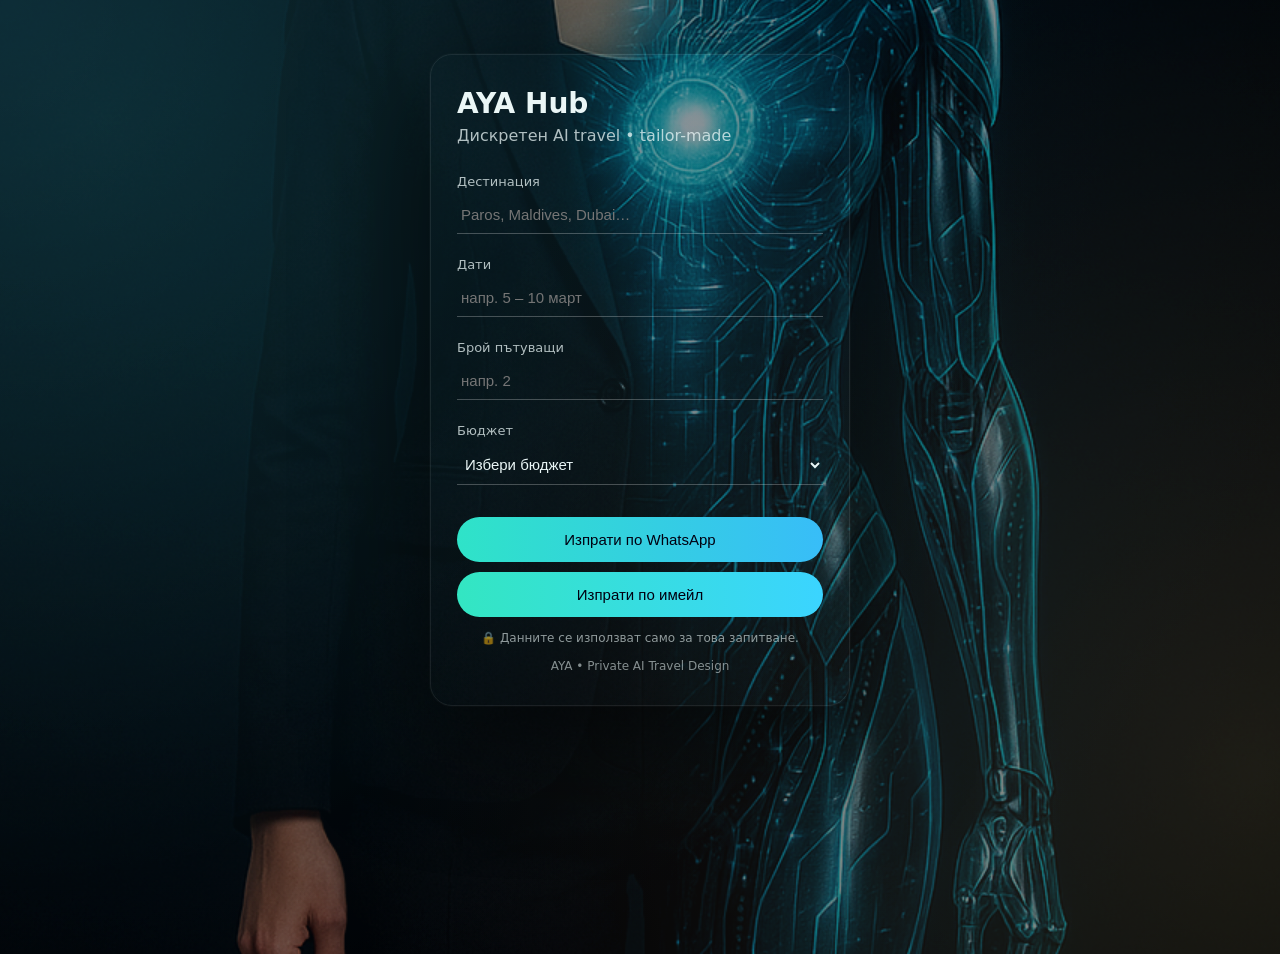
==== index.html @ f9960b3f "Refactor styles for improved transparency and depth" ====
<!DOCTYPE html>
<html lang="bg">
<head>
<meta charset="UTF-8" />
<meta name="viewport" content="width=device-width, initial-scale=1.0"/>
<title>AYA Hub – Private AI Travel Design</title>

<style>
:root{
  --accent: #3de0d1;
  --text-main: #eaf6f6;
}

*{box-sizing:border-box}

body{
  margin:0;
  min-height:100vh;
  font-family: system-ui, -apple-system, BlinkMacSystemFont, "Segoe UI", sans-serif;
  color: var(--text-main);
  background:
    radial-gradient(circle at top left, #16324a, #030611 55%, #000 100%);
  overflow-x:hidden;
  position:relative;
}

/* --- ДИСКРЕТЕН AYA BACKGROUND --- */
body::before{
  content:"";
  position:fixed;
  inset:-10%;
  background-image:
    radial-gradient(circle at 15% 20%, rgba(53,240,208,.18), transparent 60%),
    radial-gradient(circle at 90% 80%, rgba(244,213,141,.22), transparent 55%),
    url("img/aya-face-5050.png");
  background-position:center right;
  background-size:cover;
  background-repeat:no-repeat;
  opacity:.55;
  pointer-events:none;
  z-index:-1;
}

/* --- LAYOUT --- */
.wrap{
  max-width:420px;
  margin:6vh auto;
  padding:32px 26px;
  border-radius:22px;

  /* ✅ ИСТИНСКА ПРОЗРАЧНОСТ */
  background: transparent;
  backdrop-filter: none;

  /* ✅ само контур + дълбочина */
  border:1px solid rgba(255,255,255,.08);
  box-shadow:
    0 0 0 1px rgba(255,255,255,.02),
    0 30px 120px rgba(0,0,0,.6);

  transition: box-shadow .35s ease;
}


/* --- TITLE --- */
h1{
  margin:0 0 6px;
  font-size:28px;
  font-weight:600;
}

.subtitle{
  opacity:.75;
  margin-bottom:26px;
}

/* --- FORM --- */
label{
  font-size:13px;
  opacity:.75;
}

input, select{
  width:100%;
  background: transparent;
  border: none;
  border-bottom:1px solid rgba(255,255,255,.25);
  padding:10px 4px;
  margin:6px 0 20px;
  color:var(--text-main);
  font-size:15px;
}

select option{
  color:#000;
}

/* БЮДЖЕТ = СЪЩИЯ СТИЛ */
select{
  font-size:15px;
  color:var(--text-main);
}

/* --- BUDGET GLOW --- */
.wrap[data-budget="normal"]{
  box-shadow:0 0 0 1px rgba(120,200,255,.35), 0 30px 100px rgba(0,0,0,.6);
}

.wrap[data-budget="medium"]{
  box-shadow:0 0 0 1px rgba(80,220,200,.45), 0 30px 100px rgba(0,0,0,.6);
}

.wrap[data-budget="luxury"]{
  box-shadow:0 0 0 1px rgba(255,215,120,.55), 0 30px 120px rgba(0,0,0,.7);
}

/* --- BUTTONS --- */
button{
  width:100%;
  border:none;
  border-radius:999px;
  padding:14px;
  margin-top:12px;
  font-size:15px;
  font-weight:500;
  cursor:pointer;
  background: linear-gradient(90deg, #2fe3c8, #38bdf8);
  color:#001;
  transition:.25s ease;
}

button:hover{
  transform: translateY(-1px);
  box-shadow:0 10px 30px rgba(56,189,248,.35);
}

button.secondary{
  background: linear-gradient(90deg, #33e6c2, #3bd4ff);
  margin-top:10px;
}

button.ready{
  transform:scale(1.02);
  box-shadow:0 12px 40px rgba(80,220,200,.4);
}

/* --- TRUST LINE --- */
.privacy-note{
  font-size:12px;
  opacity:.6;
  text-align:center;
  margin-top:14px;
}

/* --- FOOTER --- */
.footer{
  text-align:center;
  font-size:12px;
  opacity:.55;
  margin-top:14px;
}
</style>
</head>

<body>

<div class="wrap form-wrap">

  <h1>AYA Hub</h1>
  <div class="subtitle">Дискретен AI travel • tailor-made</div>

  <label for="dest">Дестинация</label>
  <input id="dest" type="text" placeholder="Paros, Maldives, Dubai…" />

  <label for="dates">Дати</label>
  <input id="dates" type="text" placeholder="напр. 5 – 10 март" />

  <label for="people">Брой пътуващи</label>
  <input id="people" type="number" min="1" placeholder="напр. 2" />

  <label for="budget">Бюджет</label>
  <select id="budget" name="budget">
    <option value="">Избери бюджет</option>
    <option value="normal">Нормален</option>
    <option value="medium">Среден</option>
    <option value="luxury">Лукс</option>
  </select>

  <button id="sendBtn">Изпрати по WhatsApp</button>
  <button id="emailBtn" class="secondary">Изпрати по имейл</button>

  <div class="privacy-note">🔒 Данните се използват само за това запитване.</div>
  <div class="footer">AYA • Private AI Travel Design</div>

</div>

<script>
const wrap   = document.querySelector(".form-wrap");
const budget = document.getElementById("budget");
const inputs = document.querySelectorAll("#dest, #dates, #people, #budget");
const sendBtn  = document.getElementById("sendBtn");
const emailBtn = document.getElementById("emailBtn");

/* БЮДЖЕТ → СВЕТВАНЕ */
budget.addEventListener("change", e=>{
  wrap.dataset.budget = e.target.value;
});

/* ГОТОВО ЗА ИЗПРАЩАНЕ */
function updateReadyState(){
  const allFilled = [...inputs].every(el => el.value && el.value.trim() !== "");
  if(allFilled){
    sendBtn.classList.add("ready");
    emailBtn.classList.add("ready");
  }else{
    sendBtn.classList.remove("ready");
    emailBtn.classList.remove("ready");
  }
}

inputs.forEach(i=>{
  i.addEventListener("input", updateReadyState);
  i.addEventListener("change", updateReadyState);
});

/* СЪОБЩЕНИЕТО, КОЕТО ЩЕ ПОЛЗВАМЕ ЗА WHATSAPP / EMAIL */
function buildMessage(){
  const dest   = document.getElementById("dest").value.trim();
  const dates  = document.getElementById("dates").value.trim();
  const people = document.getElementById("people").value.trim();
  const budVal = budget.value;
  const budgetTextMap = {
    normal: "Нормален",
    medium: "Среден",
    luxury: "Лукс"
  };
  const budgetText = budgetTextMap[budVal] || budVal || "неуточнен";

  return `Заявка от AYA Hub:

Дестинация: ${dest}
Дати: ${dates}
Брой пътуващи: ${people}
Бюджет: ${budgetText}`;
}

function validateForm(){
  const allFilled = [...inputs].every(el => el.value && el.value.trim() !== "");
  if(!allFilled){
    alert("Моля, попълнете всички полета преди да изпратите заявката.");
    return false;
  }
  return true;
}

/* WHATSAPP */
sendBtn.addEventListener("click", ()=>{
  if(!validateForm()) return;

  const msg   = buildMessage();
  const phone = "359894842882"; // твоят WhatsApp номер, без +
  const url   = `https://wa.me/${phone}?text=${encodeURIComponent(msg)}`;

  window.open(url, "_blank");
});

/* EMAIL */
emailBtn.addEventListener("click", ()=>{
  if(!validateForm()) return;

  const msg     = buildMessage();
  const mailTo  = "aya.smart.store@gmail.com";
  const subject = "Запитване за пътуване от AYA Hub";
  const url     = `mailto:${mailTo}?subject=${encodeURIComponent(subject)}&body=${encodeURIComponent(msg)}`;

  window.location.href = url;
});
</script>

<script>
const dest   = document.getElementById('dest');
const dates  = document.getElementById('dates');
const people = document.getElementById('people');
const budget = document.getElementById('budget');
const sendBtn  = document.getElementById('sendBtn');
const emailBtn = document.getElementById('emailBtn');

function buildMessage(){
  const map = {
    normal: "Нормален",
    medium: "Среден",
    luxury: "Лукс"
  };

  const b = map[budget.value] || budget.value || "неуточнен";

  return `Запитване от AYA Hub:

Дестинация: ${dest.value}
Дати: ${dates.value}
Брой пътуващи: ${people.value}
Бюджет: ${b}
`;
}

function allFilled(){
  return dest.value && dates.value && people.value && budget.value;
}

sendBtn.addEventListener('click', () => {
  if(!allFilled()){
    alert("Моля, попълнете всички полета.");
    return;
  }
  const msg = buildMessage();
  const phone = "359894842882"; // твоя номер
  window.open(
    `https://wa.me/${phone}?text=${encodeURIComponent(msg)}`,
    "_blank"
  );
});

emailBtn.addEventListener('click', () => {
  if(!allFilled()){
    alert("Моля, попълнете всички полета.");
    return;
  }
  const msg = buildMessage();
  const mail = "aya.smart.store@gmail.com";
  window.location.href =
    `mailto:${mail}?subject=Запитване от AYA Hub&body=${encodeURIComponent(msg)}`;
});
</script>
</body>
</html>
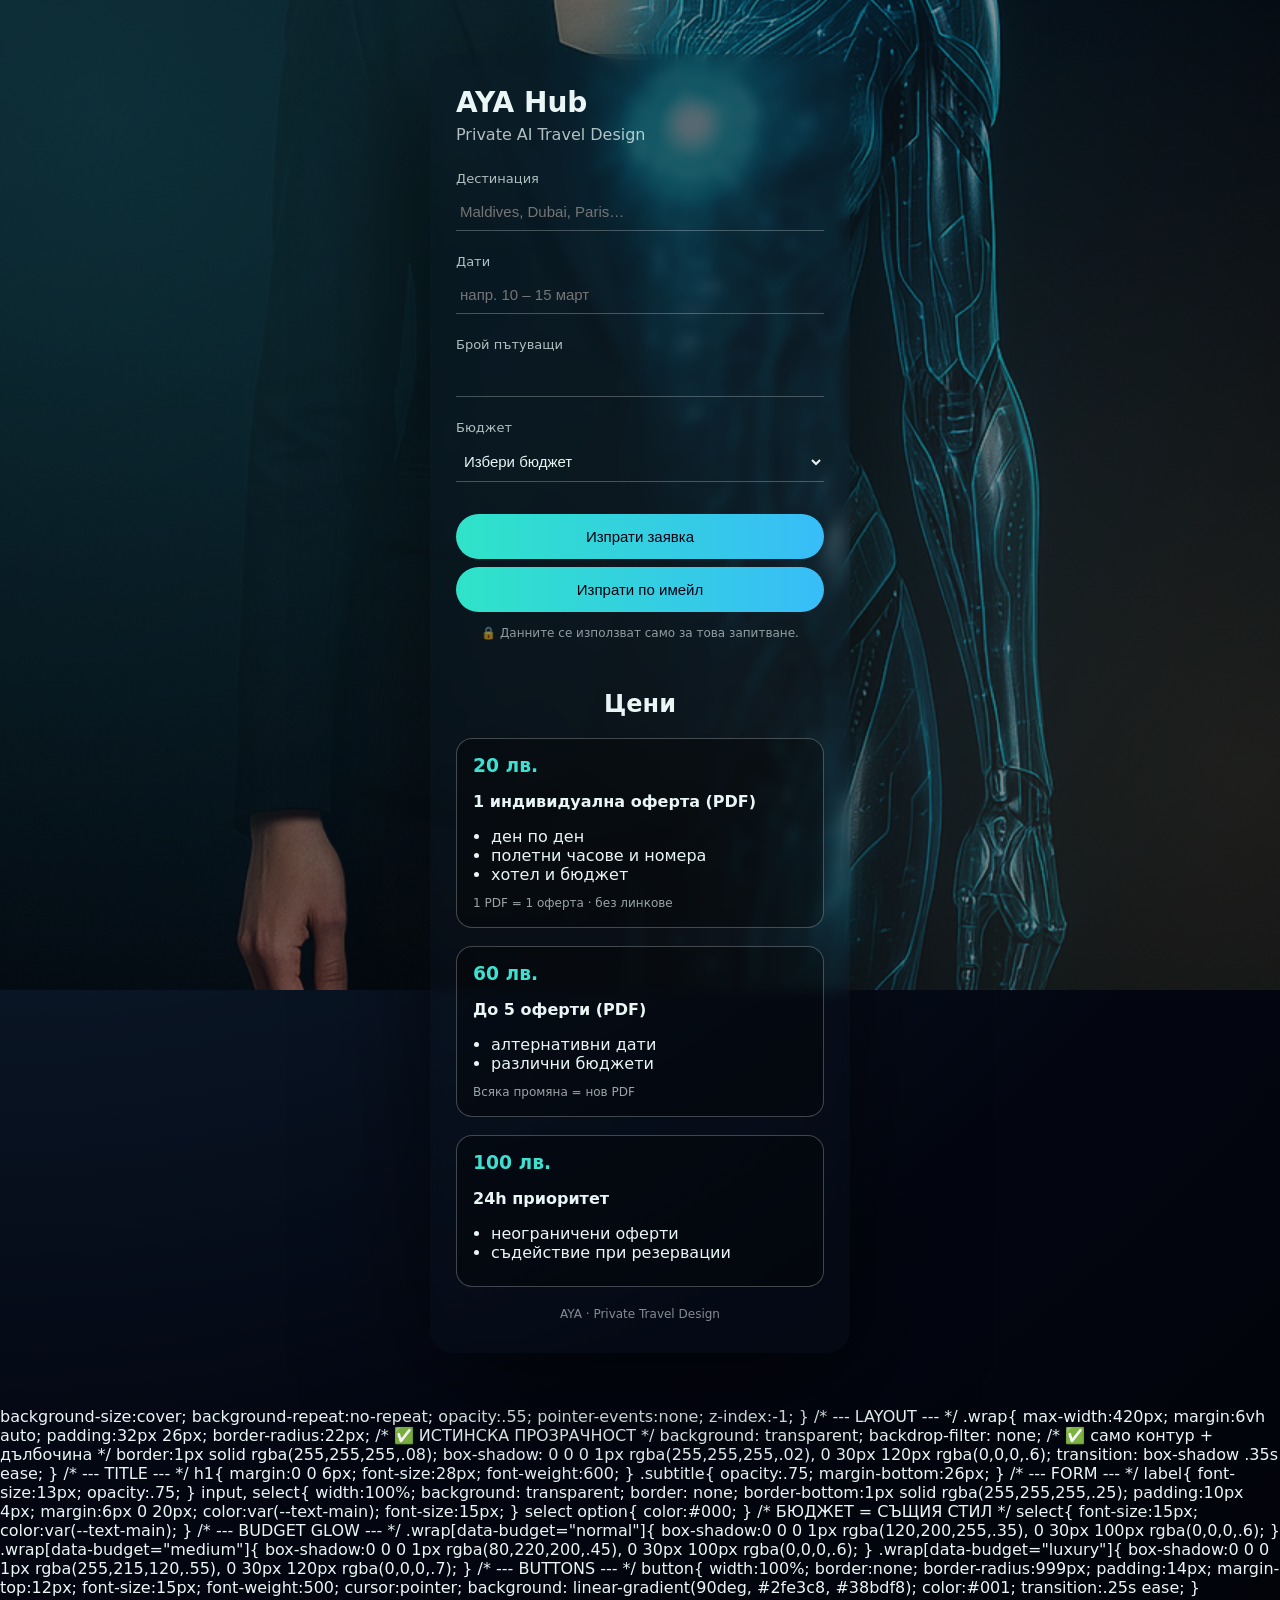
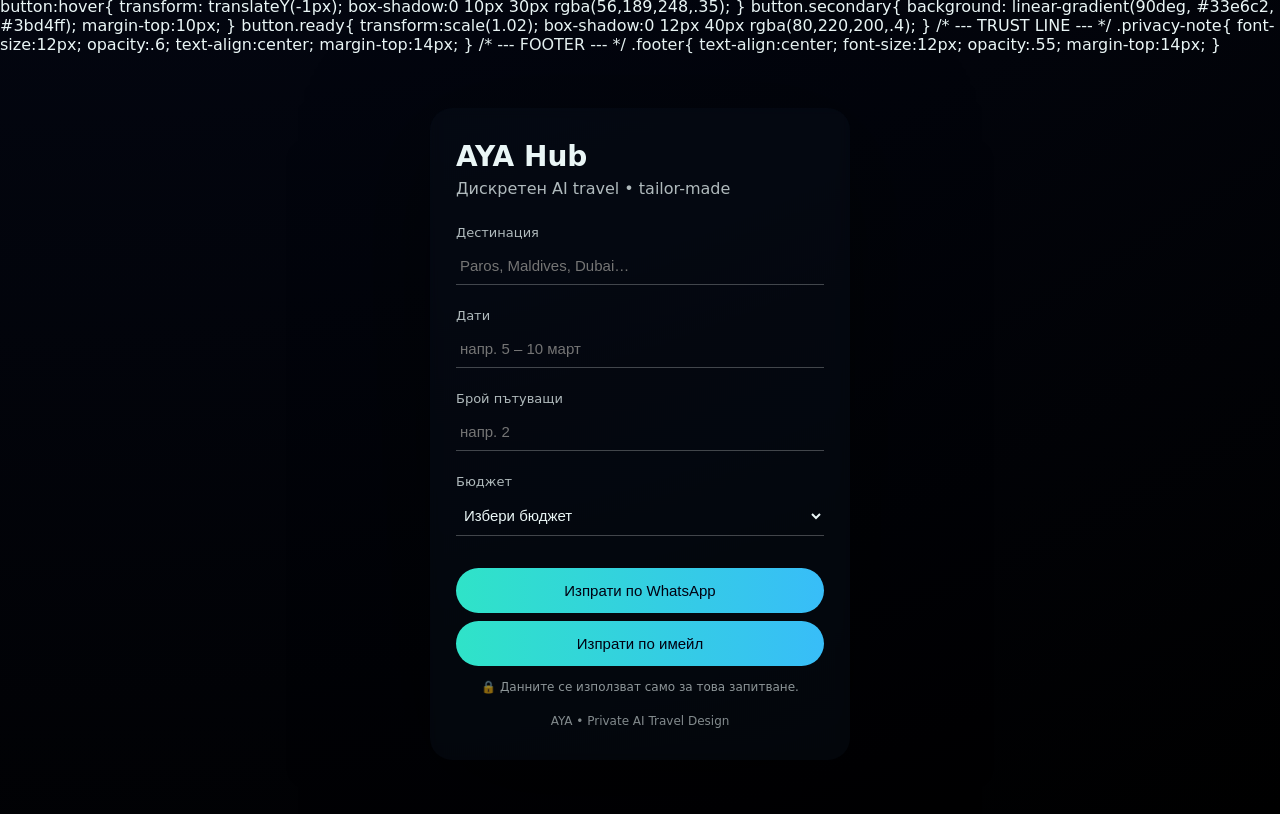
==== commit e108c0da: "Refactor CSS styles and layout in index.html XX Refactor CSS styles and improve layout for better re" ====
--- a/index.html
+++ b/index.html
@@ -7,34 +7,196 @@
 
 <style>
 :root{
-  --accent: #3de0d1;
-  --text-main: #eaf6f6;
-}
-
+  --accent:#3de0d1;
+  --text-main:#eaf6f6;
+}
 *{box-sizing:border-box}
 
 body{
   margin:0;
   min-height:100vh;
-  font-family: system-ui, -apple-system, BlinkMacSystemFont, "Segoe UI", sans-serif;
-  color: var(--text-main);
-  background:
-    radial-gradient(circle at top left, #16324a, #030611 55%, #000 100%);
+  font-family:system-ui,-apple-system,BlinkMacSystemFont,"Segoe UI",sans-serif;
+  color:var(--text-main);
+  background:radial-gradient(circle at top left,#16324a,#030611 55%,#000 100%);
   overflow-x:hidden;
   position:relative;
 }
 
-/* --- ДИСКРЕТЕН AYA BACKGROUND --- */
+/* AYA BACKGROUND */
 body::before{
   content:"";
   position:fixed;
   inset:-10%;
-  background-image:
+  background:
     radial-gradient(circle at 15% 20%, rgba(53,240,208,.18), transparent 60%),
     radial-gradient(circle at 90% 80%, rgba(244,213,141,.22), transparent 55%),
     url("img/aya-face-5050.png");
   background-position:center right;
   background-size:cover;
+  background-repeat:no-repeat;
+  opacity:.55;
+  pointer-events:none;
+  z-index:-1;
+}
+
+/* MAIN CARD */
+.wrap{
+  max-width:420px;
+  margin:6vh auto;
+  padding:32px 26px;
+  border-radius:22px;
+  background:rgba(10,18,30,.35); /* ПРОЗРАЧНО */
+  backdrop-filter:blur(6px);
+  box-shadow:0 30px 120px rgba(0,0,0,.55);
+}
+
+/* TITLES */
+h1{margin:0 0 6px;font-size:28px;font-weight:600}
+.subtitle{opacity:.75;margin-bottom:24px}
+
+/* FORM */
+label{font-size:13px;opacity:.75}
+input,select{
+  width:100%;
+  background:transparent;
+  border:none;
+  border-bottom:1px solid rgba(255,255,255,.25);
+  padding:10px 4px;
+  margin:6px 0 20px;
+  color:var(--text-main);
+  font-size:15px;
+}
+select option{color:#000}
+
+/* BUTTONS */
+button{
+  width:100%;
+  border:none;
+  border-radius:999px;
+  padding:14px;
+  margin-top:12px;
+  font-size:15px;
+  font-weight:500;
+  cursor:pointer;
+  background:linear-gradient(90deg,#2fe3c8,#38bdf8);
+  color:#001;
+}
+.secondary{margin-top:8px}
+
+/* TRUST */
+.privacy-note{
+  font-size:12px;
+  opacity:.6;
+  text-align:center;
+  margin-top:14px;
+}
+
+/* PRICING */
+.pricing{
+  margin-top:50px;
+}
+.pricing h2{
+  text-align:center;
+  margin-bottom:20px;
+}
+.price-box{
+  border:1px solid rgba(255,255,255,.25);
+  border-radius:16px;
+  padding:16px;
+  margin-bottom:18px;
+  background:rgba(0,0,0,.3);
+}
+.price-box h3{
+  margin:0 0 8px;
+  color:var(--accent);
+}
+.price-box ul{
+  padding-left:18px;
+  margin:8px 0;
+}
+.price-box small{
+  opacity:.65;
+  font-size:12px;
+}
+
+/* FOOTER */
+.footer{
+  text-align:center;
+  opacity:.55;
+  font-size:12px;
+  margin-top:20px;
+}
+</style>
+</head>
+<body>
+
+<div class="wrap">
+
+<h1>AYA Hub</h1>
+<div class="subtitle">Private AI Travel Design</div>
+
+<label>Дестинация</label>
+<input placeholder="Maldives, Dubai, Paris…" />
+
+<label>Дати</label>
+<input placeholder="напр. 10 – 15 март" />
+
+<label>Брой пътуващи</label>
+<input type="number" />
+
+<label>Бюджет</label>
+<select>
+  <option>Избери бюджет</option>
+  <option>Нормален</option>
+  <option>Среден</option>
+  <option>Лукс</option>
+</select>
+
+<button>Изпрати заявка</button>
+<button class="secondary">Изпрати по имейл</button>
+
+<div class="privacy-note">🔒 Данните се използват само за това запитване.</div>
+
+<!-- PRICING -->
+<section class="pricing">
+<h2>Цени</h2>
+
+<div class="price-box">
+<h3>20 лв.</h3>
+<p><strong>1 индивидуална оферта (PDF)</strong></p>
+<ul>
+<li>ден по ден</li>
+<li>полетни часове и номера</li>
+<li>хотел и бюджет</li>
+</ul>
+<small>1 PDF = 1 оферта · без линкове</small>
+</div>
+
+<div class="price-box">
+<h3>60 лв.</h3>
+<p><strong>До 5 оферти (PDF)</strong></p>
+<ul>
+<li>алтернативни дати</li>
+<li>различни бюджети</li>
+</ul>
+<small>Всяка промяна = нов PDF</small>
+</div>
+
+<div class="price-box">
+<h3>100 лв.</h3>
+<p><strong>24h приоритет</strong></p>
+<ul>
+<li>неограничени оферти</li>
+<li>съдействие при резервации</li>
+</ul>
+</div>
+
+</section>
+
+<div class="footer">AYA · Private Travel Design</div>
+</div>
+</body>
+</html>  background-size:cover;
   background-repeat:no-repeat;
   opacity:.55;
   pointer-events:none;
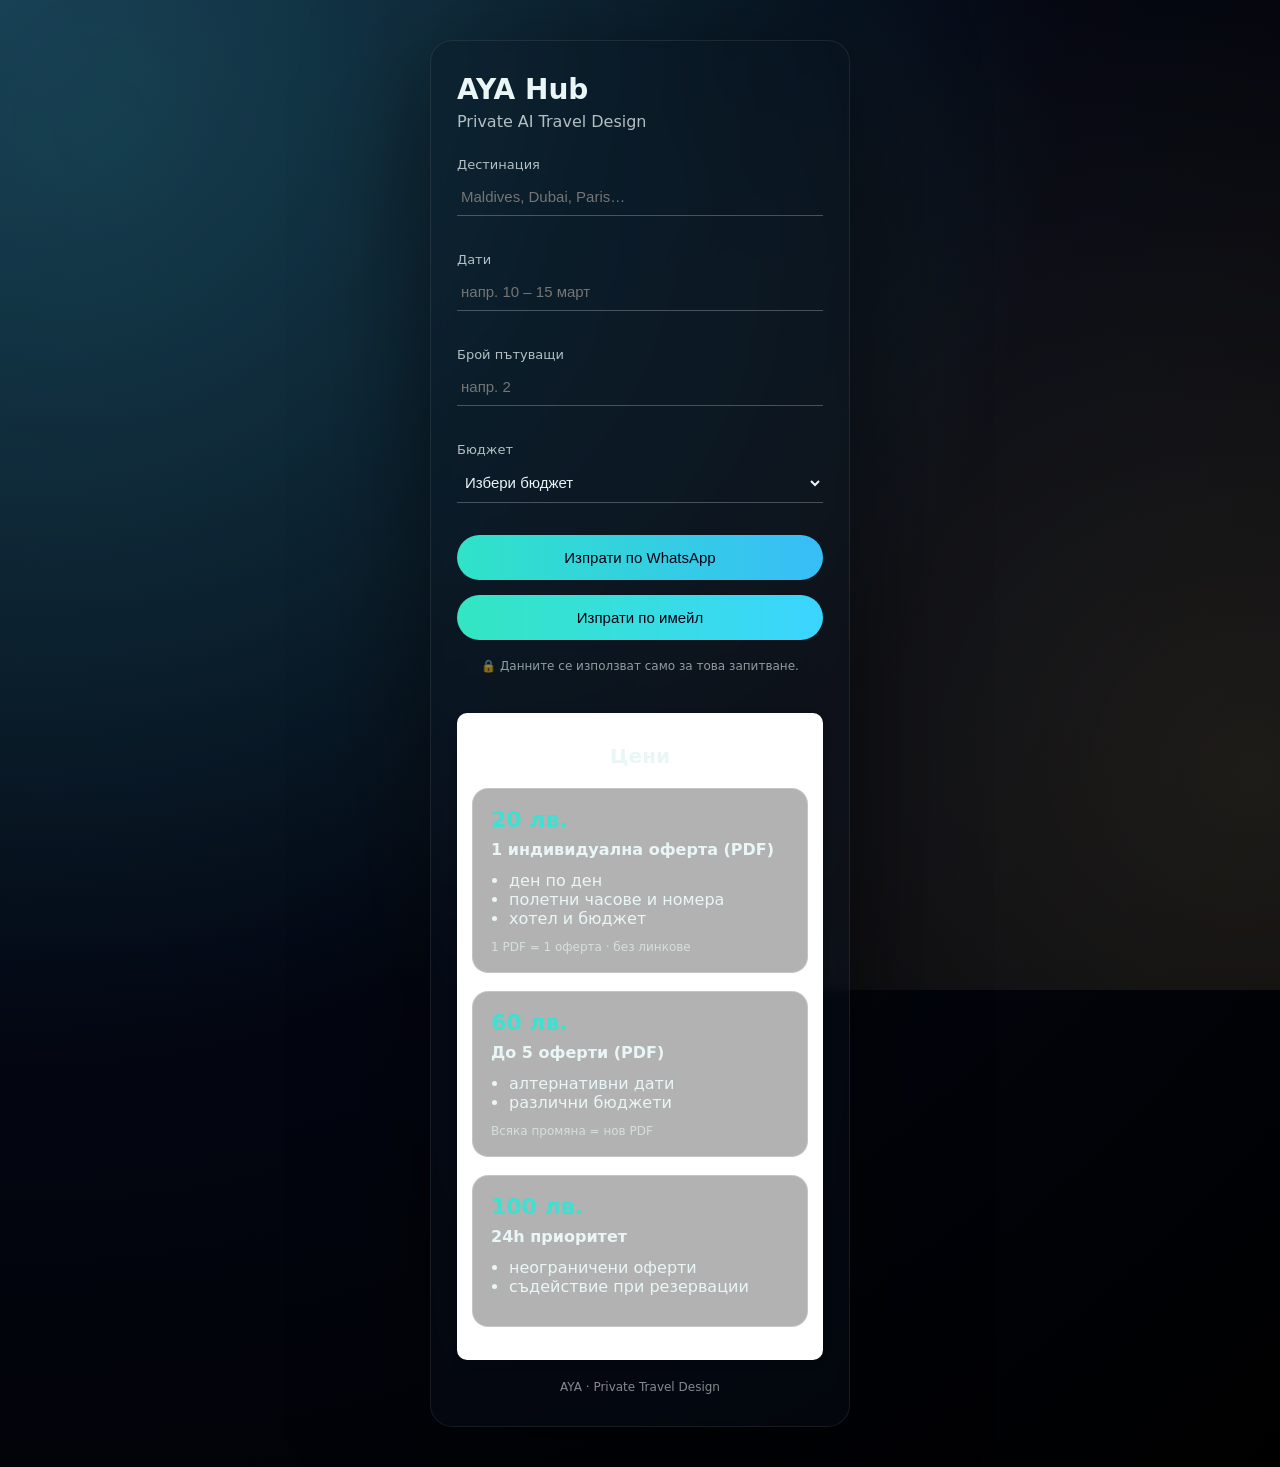
==== commit dafb291c: "Update index.html" ====
--- a/index.html
+++ b/index.html
@@ -1,497 +1,335 @@
 <!DOCTYPE html>
 <html lang="bg">
 <head>
-<meta charset="UTF-8" />
-<meta name="viewport" content="width=device-width, initial-scale=1.0"/>
-<title>AYA Hub – Private AI Travel Design</title>
-
-<style>
-:root{
-  --accent:#3de0d1;
-  --text-main:#eaf6f6;
-}
-*{box-sizing:border-box}
-
-body{
-  margin:0;
-  min-height:100vh;
-  font-family:system-ui,-apple-system,BlinkMacSystemFont,"Segoe UI",sans-serif;
-  color:var(--text-main);
-  background:radial-gradient(circle at top left,#16324a,#030611 55%,#000 100%);
-  overflow-x:hidden;
-  position:relative;
-}
-
-/* AYA BACKGROUND */
-body::before{
-  content:"";
-  position:fixed;
-  inset:-10%;
-  background:
-    radial-gradient(circle at 15% 20%, rgba(53,240,208,.18), transparent 60%),
-    radial-gradient(circle at 90% 80%, rgba(244,213,141,.22), transparent 55%),
-    url("img/aya-face-5050.png");
-  background-position:center right;
-  background-size:cover;
-  background-repeat:no-repeat;
-  opacity:.55;
-  pointer-events:none;
-  z-index:-1;
-}
-
-/* MAIN CARD */
-.wrap{
-  max-width:420px;
-  margin:6vh auto;
-  padding:32px 26px;
-  border-radius:22px;
-  background:rgba(10,18,30,.35); /* ПРОЗРАЧНО */
-  backdrop-filter:blur(6px);
-  box-shadow:0 30px 120px rgba(0,0,0,.55);
-}
-
-/* TITLES */
-h1{margin:0 0 6px;font-size:28px;font-weight:600}
-.subtitle{opacity:.75;margin-bottom:24px}
-
-/* FORM */
-label{font-size:13px;opacity:.75}
-input,select{
-  width:100%;
-  background:transparent;
-  border:none;
-  border-bottom:1px solid rgba(255,255,255,.25);
-  padding:10px 4px;
-  margin:6px 0 20px;
-  color:var(--text-main);
-  font-size:15px;
-}
-select option{color:#000}
-
-/* BUTTONS */
-button{
-  width:100%;
-  border:none;
-  border-radius:999px;
-  padding:14px;
-  margin-top:12px;
-  font-size:15px;
-  font-weight:500;
-  cursor:pointer;
-  background:linear-gradient(90deg,#2fe3c8,#38bdf8);
-  color:#001;
-}
-.secondary{margin-top:8px}
-
-/* TRUST */
-.privacy-note{
-  font-size:12px;
-  opacity:.6;
-  text-align:center;
-  margin-top:14px;
-}
-
-/* PRICING */
-.pricing{
-  margin-top:50px;
-}
-.pricing h2{
-  text-align:center;
-  margin-bottom:20px;
-}
-.price-box{
-  border:1px solid rgba(255,255,255,.25);
-  border-radius:16px;
-  padding:16px;
-  margin-bottom:18px;
-  background:rgba(0,0,0,.3);
-}
-.price-box h3{
-  margin:0 0 8px;
-  color:var(--accent);
-}
-.price-box ul{
-  padding-left:18px;
-  margin:8px 0;
-}
-.price-box small{
-  opacity:.65;
-  font-size:12px;
-}
-
-/* FOOTER */
-.footer{
-  text-align:center;
-  opacity:.55;
-  font-size:12px;
-  margin-top:20px;
-}
-</style>
+  <link rel="stylesheet" href="style.css">
+    <meta charset="UTF-8">
+    <meta name="viewport" content="width=device-width, initial-scale=1.0">
+    <title>AYA Hub v2.0 - AI Travel Design</title>
+    <style>
+        :root {
+            --accent: #3de0d1;
+            --text-main: #eaf6f6;
+        }
+        * { box-sizing: border-box; margin: 0; padding: 0; }
+        
+        body {
+            font-family: system-ui, -apple-system, sans-serif;
+            color: var(--text-main);
+            background: radial-gradient(circle at top left, #16324a, #030611 55%, #000 100%);
+            min-height: 100vh;
+            display: flex;
+            justify-content: center;
+            align-items: center;
+            padding: 20px;
+            position: relative;
+            overflow-x: hidden;
+        }
+        
+        body::before {
+            content: "";
+            position: fixed;
+            inset: -10%;
+            background: 
+                radial-gradient(circle at 15% 20%, rgba(53, 240, 208, 0.18), transparent 60%),
+                radial-gradient(circle at 90% 80%, rgba(244, 213, 141, 0.22), transparent 55%);
+            opacity: 0.55;
+            pointer-events: none;
+            z-index: -1;
+        }
+        
+        .wrap {
+            max-width: 420px;
+            width: 100%;
+            padding: 32px 26px;
+            border-radius: 22px;
+            background: rgba(10, 18, 30, 0.35);
+            backdrop-filter: blur(6px);
+            border: 1px solid rgba(255, 255, 255, 0.08);
+            box-shadow: 0 30px 120px rgba(0, 0, 0, 0.55);
+            margin: 20px auto;
+        }
+        
+        h1 { 
+            margin: 0 0 6px; 
+            font-size: 28px; 
+            font-weight: 600; 
+        }
+        
+        .subtitle { 
+            opacity: 0.75; 
+            margin-bottom: 26px; 
+        }
+        
+        label { 
+            font-size: 13px; 
+            opacity: 0.75; 
+            display: block; 
+            margin-top: 16px; 
+        }
+        
+        input, select {
+            width: 100%;
+            background: transparent;
+            border: none;
+            border-bottom: 1px solid rgba(255, 255, 255, 0.25);
+            padding: 10px 4px;
+            margin: 6px 0 20px;
+            color: var(--text-main);
+            font-size: 15px;
+        }
+        
+        select option { color: #000; }
+        
+        /* GLOW EFFECTS FOR BUDGET */
+        .wrap[data-budget="normal"] {
+            box-shadow: 0 0 0 1px rgba(120, 200, 255, 0.35), 0 30px 100px rgba(0, 0, 0, 0.6);
+        }
+        .wrap[data-budget="medium"] {
+            box-shadow: 0 0 0 1px rgba(80, 220, 200, 0.45), 0 30px 100px rgba(0, 0, 0, 0.6);
+        }
+        .wrap[data-budget="luxury"] {
+            box-shadow: 0 0 0 1px rgba(255, 215, 120, 0.55), 0 30px 120px rgba(0, 0, 0, 0.7);
+        }
+        
+        button {
+            width: 100%;
+            border: none;
+            border-radius: 999px;
+            padding: 14px;
+            margin-top: 12px;
+            font-size: 15px;
+            font-weight: 500;
+            cursor: pointer;
+            background: linear-gradient(90deg, #2fe3c8, #38bdf8);
+            color: #001;
+            transition: all 0.25s ease;
+        }
+        
+        button:hover {
+            transform: translateY(-1px);
+            box-shadow: 0 10px 30px rgba(56, 189, 248, 0.35);
+        }
+        
+        button.secondary {
+            background: linear-gradient(90deg, #33e6c2, #3bd4ff);
+            margin-top: 10px;
+        }
+        
+        button.ready {
+            transform: scale(1.02);
+            box-shadow: 0 12px 40px rgba(80, 220, 200, 0.4);
+        }
+        
+        .privacy-note {
+            font-size: 12px;
+            opacity: 0.6;
+            text-align: center;
+            margin-top: 14px;
+        }
+        
+        /* PRICING SECTION */
+        .pricing {
+            margin-top: 40px;
+            border-top: 1px solid rgba(255, 255, 255, 0.1);
+            padding-top: 30px;
+        }
+        
+        .pricing h2 {
+            text-align: center;
+            margin-bottom: 20px;
+            font-size: 20px;
+        }
+        
+        .price-box {
+            border: 1px solid rgba(255, 255, 255, 0.25);
+            border-radius: 16px;
+            padding: 18px;
+            margin-bottom: 18px;
+            background: rgba(0, 0, 0, 0.3);
+        }
+        
+        .price-box h3 {
+            margin: 0 0 8px;
+            color: var(--accent);
+            font-size: 22px;
+        }
+        
+        .price-box ul {
+            padding-left: 18px;
+            margin: 12px 0;
+        }
+        
+        .price-box small {
+            opacity: 0.65;
+            font-size: 12px;
+            display: block;
+            margin-top: 8px;
+        }
+        
+        .footer {
+            text-align: center;
+            opacity: 0.55;
+            font-size: 12px;
+            margin-top: 20px;
+        }
+    </style>
 </head>
 <body>
+    <div class="wrap" id="formWrap">
+        <h1>AYA Hub</h1>
+        <div class="subtitle">Private AI Travel Design</div>
+        
+        <label for="dest">Дестинация</label>
+        <input id="dest" type="text" placeholder="Maldives, Dubai, Paris…">
+        
+        <label for="dates">Дати</label>
+        <input id="dates" type="text" placeholder="напр. 10 – 15 март">
+        
+        <label for="people">Брой пътуващи</label>
+        <input id="people" type="number" placeholder="напр. 2">
+        
+        <label for="budget">Бюджет</label>
+        <select id="budget">
+            <option value="">Избери бюджет</option>
+            <option value="normal">Нормален</option>
+            <option value="medium">Среден</option>
+            <option value="luxury">Лукс</option>
+        </select>
+        
+        <button id="whatsappBtn">Изпрати по WhatsApp</button>
+        <button id="emailBtn" class="secondary">Изпрати по имейл</button>
+        
+        <div class="privacy-note">🔒 Данните се използват само за това запитване.</div>
+        
+        <!-- PRICING SECTION -->
+        <section class="pricing">
+            <h2>Цени</h2>
+            
+            <div class="price-box">
+                <h3>20 лв.</h3>
+                <p><strong>1 индивидуална оферта (PDF)</strong></p>
+                <ul>
+                    <li>ден по ден</li>
+                    <li>полетни часове и номера</li>
+                    <li>хотел и бюджет</li>
+                </ul>
+                <small>1 PDF = 1 оферта · без линкове</small>
+            </div>
+            
+            <div class="price-box">
+                <h3>60 лв.</h3>
+                <p><strong>До 5 оферти (PDF)</strong></p>
+                <ul>
+                    <li>алтернативни дати</li>
+                    <li>различни бюджети</li>
+                </ul>
+                <small>Всяка промяна = нов PDF</small>
+            </div>
+            
+            <div class="price-box">
+                <h3>100 лв.</h3>
+                <p><strong>24h приоритет</strong></p>
+                <ul>
+                    <li>неограничени оферти</li>
+                    <li>съдействие при резервации</li>
+                </ul>
+            </div>
+        </section>
+        
+        <div class="footer">AYA · Private Travel Design</div>
+    </div>
 
-<div class="wrap">
-
-<h1>AYA Hub</h1>
-<div class="subtitle">Private AI Travel Design</div>
-
-<label>Дестинация</label>
-<input placeholder="Maldives, Dubai, Paris…" />
-
-<label>Дати</label>
-<input placeholder="напр. 10 – 15 март" />
-
-<label>Брой пътуващи</label>
-<input type="number" />
-
-<label>Бюджет</label>
-<select>
-  <option>Избери бюджет</option>
-  <option>Нормален</option>
-  <option>Среден</option>
-  <option>Лукс</option>
-</select>
-
-<button>Изпрати заявка</button>
-<button class="secondary">Изпрати по имейл</button>
-
-<div class="privacy-note">🔒 Данните се използват само за това запитване.</div>
-
-<!-- PRICING -->
-<section class="pricing">
-<h2>Цени</h2>
-
-<div class="price-box">
-<h3>20 лв.</h3>
-<p><strong>1 индивидуална оферта (PDF)</strong></p>
-<ul>
-<li>ден по ден</li>
-<li>полетни часове и номера</li>
-<li>хотел и бюджет</li>
-</ul>
-<small>1 PDF = 1 оферта · без линкове</small>
-</div>
-
-<div class="price-box">
-<h3>60 лв.</h3>
-<p><strong>До 5 оферти (PDF)</strong></p>
-<ul>
-<li>алтернативни дати</li>
-<li>различни бюджети</li>
-</ul>
-<small>Всяка промяна = нов PDF</small>
-</div>
-
-<div class="price-box">
-<h3>100 лв.</h3>
-<p><strong>24h приоритет</strong></p>
-<ul>
-<li>неограничени оферти</li>
-<li>съдействие при резервации</li>
-</ul>
-</div>
-
-</section>
-
-<div class="footer">AYA · Private Travel Design</div>
-</div>
-</body>
-</html>  background-size:cover;
-  background-repeat:no-repeat;
-  opacity:.55;
-  pointer-events:none;
-  z-index:-1;
-}
-
-/* --- LAYOUT --- */
-.wrap{
-  max-width:420px;
-  margin:6vh auto;
-  padding:32px 26px;
-  border-radius:22px;
-
-  /* ✅ ИСТИНСКА ПРОЗРАЧНОСТ */
-  background: transparent;
-  backdrop-filter: none;
-
-  /* ✅ само контур + дълбочина */
-  border:1px solid rgba(255,255,255,.08);
-  box-shadow:
-    0 0 0 1px rgba(255,255,255,.02),
-    0 30px 120px rgba(0,0,0,.6);
-
-  transition: box-shadow .35s ease;
-}
-
-
-/* --- TITLE --- */
-h1{
-  margin:0 0 6px;
-  font-size:28px;
-  font-weight:600;
-}
-
-.subtitle{
-  opacity:.75;
-  margin-bottom:26px;
-}
-
-/* --- FORM --- */
-label{
-  font-size:13px;
-  opacity:.75;
-}
-
-input, select{
-  width:100%;
-  background: transparent;
-  border: none;
-  border-bottom:1px solid rgba(255,255,255,.25);
-  padding:10px 4px;
-  margin:6px 0 20px;
-  color:var(--text-main);
-  font-size:15px;
-}
-
-select option{
-  color:#000;
-}
-
-/* БЮДЖЕТ = СЪЩИЯ СТИЛ */
-select{
-  font-size:15px;
-  color:var(--text-main);
-}
-
-/* --- BUDGET GLOW --- */
-.wrap[data-budget="normal"]{
-  box-shadow:0 0 0 1px rgba(120,200,255,.35), 0 30px 100px rgba(0,0,0,.6);
-}
-
-.wrap[data-budget="medium"]{
-  box-shadow:0 0 0 1px rgba(80,220,200,.45), 0 30px 100px rgba(0,0,0,.6);
-}
-
-.wrap[data-budget="luxury"]{
-  box-shadow:0 0 0 1px rgba(255,215,120,.55), 0 30px 120px rgba(0,0,0,.7);
-}
-
-/* --- BUTTONS --- */
-button{
-  width:100%;
-  border:none;
-  border-radius:999px;
-  padding:14px;
-  margin-top:12px;
-  font-size:15px;
-  font-weight:500;
-  cursor:pointer;
-  background: linear-gradient(90deg, #2fe3c8, #38bdf8);
-  color:#001;
-  transition:.25s ease;
-}
-
-button:hover{
-  transform: translateY(-1px);
-  box-shadow:0 10px 30px rgba(56,189,248,.35);
-}
-
-button.secondary{
-  background: linear-gradient(90deg, #33e6c2, #3bd4ff);
-  margin-top:10px;
-}
-
-button.ready{
-  transform:scale(1.02);
-  box-shadow:0 12px 40px rgba(80,220,200,.4);
-}
-
-/* --- TRUST LINE --- */
-.privacy-note{
-  font-size:12px;
-  opacity:.6;
-  text-align:center;
-  margin-top:14px;
-}
-
-/* --- FOOTER --- */
-.footer{
-  text-align:center;
-  font-size:12px;
-  opacity:.55;
-  margin-top:14px;
-}
-</style>
-</head>
-
-<body>
-
-<div class="wrap form-wrap">
-
-  <h1>AYA Hub</h1>
-  <div class="subtitle">Дискретен AI travel • tailor-made</div>
-
-  <label for="dest">Дестинация</label>
-  <input id="dest" type="text" placeholder="Paros, Maldives, Dubai…" />
-
-  <label for="dates">Дати</label>
-  <input id="dates" type="text" placeholder="напр. 5 – 10 март" />
-
-  <label for="people">Брой пътуващи</label>
-  <input id="people" type="number" min="1" placeholder="напр. 2" />
-
-  <label for="budget">Бюджет</label>
-  <select id="budget" name="budget">
-    <option value="">Избери бюджет</option>
-    <option value="normal">Нормален</option>
-    <option value="medium">Среден</option>
-    <option value="luxury">Лукс</option>
-  </select>
-
-  <button id="sendBtn">Изпрати по WhatsApp</button>
-  <button id="emailBtn" class="secondary">Изпрати по имейл</button>
-
-  <div class="privacy-note">🔒 Данните се използват само за това запитване.</div>
-  <div class="footer">AYA • Private AI Travel Design</div>
-
-</div>
-
-<script>
-const wrap   = document.querySelector(".form-wrap");
-const budget = document.getElementById("budget");
-const inputs = document.querySelectorAll("#dest, #dates, #people, #budget");
-const sendBtn  = document.getElementById("sendBtn");
-const emailBtn = document.getElementById("emailBtn");
-
-/* БЮДЖЕТ → СВЕТВАНЕ */
-budget.addEventListener("change", e=>{
-  wrap.dataset.budget = e.target.value;
-});
-
-/* ГОТОВО ЗА ИЗПРАЩАНЕ */
-function updateReadyState(){
-  const allFilled = [...inputs].every(el => el.value && el.value.trim() !== "");
-  if(allFilled){
-    sendBtn.classList.add("ready");
-    emailBtn.classList.add("ready");
-  }else{
-    sendBtn.classList.remove("ready");
-    emailBtn.classList.remove("ready");
-  }
-}
-
-inputs.forEach(i=>{
-  i.addEventListener("input", updateReadyState);
-  i.addEventListener("change", updateReadyState);
-});
-
-/* СЪОБЩЕНИЕТО, КОЕТО ЩЕ ПОЛЗВАМЕ ЗА WHATSAPP / EMAIL */
-function buildMessage(){
-  const dest   = document.getElementById("dest").value.trim();
-  const dates  = document.getElementById("dates").value.trim();
-  const people = document.getElementById("people").value.trim();
-  const budVal = budget.value;
-  const budgetTextMap = {
-    normal: "Нормален",
-    medium: "Среден",
-    luxury: "Лукс"
-  };
-  const budgetText = budgetTextMap[budVal] || budVal || "неуточнен";
-
-  return `Заявка от AYA Hub:
+    <script>
+        // DOM Elements
+        const formWrap = document.getElementById('formWrap');
+        const budgetSelect = document.getElementById('budget');
+        const inputs = document.querySelectorAll('#dest, #dates, #people, #budget');
+        const whatsappBtn = document.getElementById('whatsappBtn');
+        const emailBtn = document.getElementById('emailBtn');
+        
+        // Budget glow effect
+        budgetSelect.addEventListener('change', (e) => {
+            formWrap.dataset.budget = e.target.value;
+        });
+        
+        // Ready state for buttons
+        function updateReadyState() {
+            const allFilled = Array.from(inputs).every(input => 
+                input.value && input.value.trim() !== ''
+            );
+            
+            if (allFilled) {
+                whatsappBtn.classList.add('ready');
+                emailBtn.classList.add('ready');
+            } else {
+                whatsappBtn.classList.remove('ready');
+                emailBtn.classList.remove('ready');
+            }
+        }
+        
+        inputs.forEach(input => {
+            input.addEventListener('input', updateReadyState);
+            input.addEventListener('change', updateReadyState);
+        });
+        
+        // Build message
+        function buildMessage() {
+            const dest = document.getElementById('dest').value.trim();
+            const dates = document.getElementById('dates').value.trim();
+            const people = document.getElementById('people').value.trim();
+            const budgetValue = budgetSelect.value;
+            
+            const budgetMap = {
+                normal: 'Нормален',
+                medium: 'Среден', 
+                luxury: 'Лукс'
+            };
+            
+            const budgetText = budgetMap[budgetValue] || budgetValue || 'неуточнен';
+            
+            return `Заявка от AYA Hub:
 
 Дестинация: ${dest}
 Дати: ${dates}
 Брой пътуващи: ${people}
 Бюджет: ${budgetText}`;
-}
-
-function validateForm(){
-  const allFilled = [...inputs].every(el => el.value && el.value.trim() !== "");
-  if(!allFilled){
-    alert("Моля, попълнете всички полета преди да изпратите заявката.");
-    return false;
-  }
-  return true;
-}
-
-/* WHATSAPP */
-sendBtn.addEventListener("click", ()=>{
-  if(!validateForm()) return;
-
-  const msg   = buildMessage();
-  const phone = "359894842882"; // твоят WhatsApp номер, без +
-  const url   = `https://wa.me/${phone}?text=${encodeURIComponent(msg)}`;
-
-  window.open(url, "_blank");
-});
-
-/* EMAIL */
-emailBtn.addEventListener("click", ()=>{
-  if(!validateForm()) return;
-
-  const msg     = buildMessage();
-  const mailTo  = "aya.smart.store@gmail.com";
-  const subject = "Запитване за пътуване от AYA Hub";
-  const url     = `mailto:${mailTo}?subject=${encodeURIComponent(subject)}&body=${encodeURIComponent(msg)}`;
-
-  window.location.href = url;
-});
-</script>
-
-<script>
-const dest   = document.getElementById('dest');
-const dates  = document.getElementById('dates');
-const people = document.getElementById('people');
-const budget = document.getElementById('budget');
-const sendBtn  = document.getElementById('sendBtn');
-const emailBtn = document.getElementById('emailBtn');
-
-function buildMessage(){
-  const map = {
-    normal: "Нормален",
-    medium: "Среден",
-    luxury: "Лукс"
-  };
-
-  const b = map[budget.value] || budget.value || "неуточнен";
-
-  return `Запитване от AYA Hub:
-
-Дестинация: ${dest.value}
-Дати: ${dates.value}
-Брой пътуващи: ${people.value}
-Бюджет: ${b}
-`;
-}
-
-function allFilled(){
-  return dest.value && dates.value && people.value && budget.value;
-}
-
-sendBtn.addEventListener('click', () => {
-  if(!allFilled()){
-    alert("Моля, попълнете всички полета.");
-    return;
-  }
-  const msg = buildMessage();
-  const phone = "359894842882"; // твоя номер
-  window.open(
-    `https://wa.me/${phone}?text=${encodeURIComponent(msg)}`,
-    "_blank"
-  );
-});
-
-emailBtn.addEventListener('click', () => {
-  if(!allFilled()){
-    alert("Моля, попълнете всички полета.");
-    return;
-  }
-  const msg = buildMessage();
-  const mail = "aya.smart.store@gmail.com";
-  window.location.href =
-    `mailto:${mail}?subject=Запитване от AYA Hub&body=${encodeURIComponent(msg)}`;
-});
-</script>
+        }
+        
+        // Validate form
+        function validateForm() {
+            const allFilled = Array.from(inputs).every(input => 
+                input.value && input.value.trim() !== ''
+            );
+            
+            if (!allFilled) {
+                alert('Моля, попълнете всички полета преди изпращане.');
+                return false;
+            }
+            return true;
+        }
+        
+        // WhatsApp button
+        whatsappBtn.addEventListener('click', () => {
+            if (!validateForm()) return;
+            
+            const message = buildMessage();
+            const phone = '359894842882'; // Your WhatsApp number
+            const url = `https://wa.me/${phone}?text=${encodeURIComponent(message)}`;
+            
+            window.open(url, '_blank');
+        });
+        
+        // Email button  
+        emailBtn.addEventListener('click', () => {
+            if (!validateForm()) return;
+            
+            const message = buildMessage();
+            const email = 'aya.smart.store@gmail.com';
+            const subject = 'Запитване за пътуване от AYA Hub';
+            const url = `mailto:${email}?subject=${encodeURIComponent(subject)}&body=${encodeURIComponent(message)}`;
+            
+            window.location.href = url;
+        });
+    </script>
 </body>
 </html>
--- a/style.css
+++ b/style.css
@@ -0,0 +1,64 @@
+body {
+  margin: 0;
+  padding: 0;
+  font-family: 'Inter', sans-serif;
+  background-color: #fff8fb;
+  color: #333;
+}
+
+.container {
+  max-width: 700px;
+  margin: auto;
+  padding: 15px;
+}
+
+header.site-header {
+  background: linear-gradient(90deg, #ffdee9, #f9f3ff);
+  padding: 20px;
+  text-align: center;
+  font-size: 24px;
+  font-weight: bold;
+}
+
+.welcome-card, .flight-box, .client-box,
+.entry-box, footer, section {
+  background: white;
+  border-radius: 10px;
+  padding: 15px;
+  margin-bottom: 12px;
+  box-shadow: 0 3px 12px rgba(0,0,0,0.05);
+}
+.actions-footer {
+  display: flex;
+  flex-wrap: wrap;
+  gap: 12px;
+  justify-content: center;
+  margin: 25px 0;
+}
+
+.actions-footer button {
+  background-color: #ffb3c6;
+  border: none;
+  padding: 12px 22px;
+  border-radius: 10px;
+  font-size: 16px;
+  cursor: pointer;
+  transition: transform 0.2s;
+}
+
+.actions-footer button:hover {
+  transform: scale(1.05);
+}
+
+button {
+  background: #ffb3c6;
+  border: none;
+  padding: 10px 18px;
+  border-radius: 8px;
+  margin: 5px 0;
+}
+
+.status.delayed {
+  color: #d9534f;
+  font-weight: bold;
+}
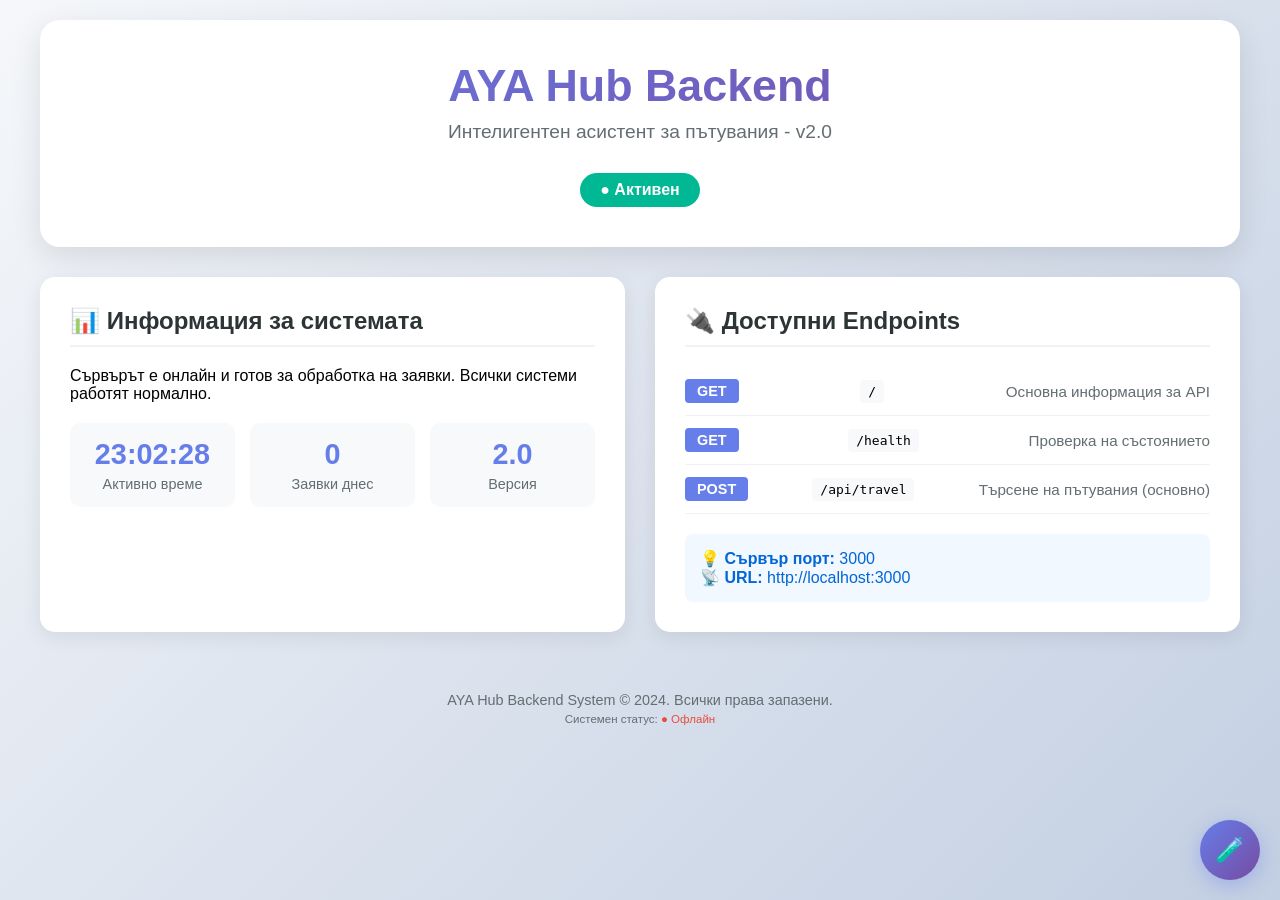
==== commit b2a19768: "Update index.html" ====
--- a/index.html
+++ b/index.html
@@ -1,334 +1,660 @@
 <!DOCTYPE html>
 <html lang="bg">
 <head>
-  <link rel="stylesheet" href="style.css">
     <meta charset="UTF-8">
     <meta name="viewport" content="width=device-width, initial-scale=1.0">
-    <title>AYA Hub v2.0 - AI Travel Design</title>
+    <title>AYA Hub - Travel Assistant</title>
     <style>
-        :root {
-            --accent: #3de0d1;
-            --text-main: #eaf6f6;
-        }
-        * { box-sizing: border-box; margin: 0; padding: 0; }
+        * {
+            margin: 0;
+            padding: 0;
+            box-sizing: border-box;
+            font-family: 'Segoe UI', Tahoma, Geneva, Verdana, sans-serif;
+        }
         
         body {
-            font-family: system-ui, -apple-system, sans-serif;
-            color: var(--text-main);
-            background: radial-gradient(circle at top left, #16324a, #030611 55%, #000 100%);
+            background: linear-gradient(135deg, #f5f7fa 0%, #c3cfe2 100%);
             min-height: 100vh;
+            padding: 20px;
+        }
+        
+        .container {
+            max-width: 1200px;
+            margin: 0 auto;
+        }
+        
+        header {
+            text-align: center;
+            padding: 40px 20px;
+            background: white;
+            border-radius: 20px;
+            box-shadow: 0 10px 30px rgba(0,0,0,0.1);
+            margin-bottom: 30px;
+        }
+        
+        h1 {
+            color: #2d3436;
+            font-size: 2.8em;
+            margin-bottom: 10px;
+            background: linear-gradient(135deg, #667eea 0%, #764ba2 100%);
+            -webkit-background-clip: text;
+            -webkit-text-fill-color: transparent;
+        }
+        
+        .subtitle {
+            color: #636e72;
+            font-size: 1.2em;
+            margin-bottom: 20px;
+        }
+        
+        .status-badge {
+            display: inline-block;
+            background: #00b894;
+            color: white;
+            padding: 8px 20px;
+            border-radius: 30px;
+            font-weight: bold;
+            margin-top: 10px;
+        }
+        
+        .content {
+            display: grid;
+            grid-template-columns: 1fr 1fr;
+            gap: 30px;
+            margin-bottom: 40px;
+        }
+        
+        .card {
+            background: white;
+            border-radius: 15px;
+            padding: 30px;
+            box-shadow: 0 5px 20px rgba(0,0,0,0.08);
+        }
+        
+        .card h2 {
+            color: #2d3436;
+            margin-bottom: 20px;
+            padding-bottom: 10px;
+            border-bottom: 2px solid #f1f2f6;
+        }
+        
+        .endpoint-list {
+            list-style: none;
+        }
+        
+        .endpoint-list li {
+            padding: 12px 0;
+            border-bottom: 1px solid #f1f2f6;
             display: flex;
+            justify-content: space-between;
+            align-items: center;
+        }
+        
+        .method {
+            background: #667eea;
+            color: white;
+            padding: 4px 12px;
+            border-radius: 4px;
+            font-weight: bold;
+            font-size: 0.9em;
+        }
+        
+        .path {
+            font-family: monospace;
+            background: #f8f9fa;
+            padding: 4px 8px;
+            border-radius: 4px;
+        }
+        
+        .desc {
+            color: #636e72;
+            font-size: 0.95em;
+        }
+        
+        .stats {
+            display: grid;
+            grid-template-columns: repeat(3, 1fr);
+            gap: 15px;
+            margin-top: 20px;
+        }
+        
+        .stat-box {
+            text-align: center;
+            padding: 15px;
+            background: #f8f9fa;
+            border-radius: 10px;
+        }
+        
+        .stat-value {
+            font-size: 1.8em;
+            font-weight: bold;
+            color: #667eea;
+        }
+        
+        .stat-label {
+            color: #636e72;
+            font-size: 0.9em;
+            margin-top: 5px;
+        }
+        
+        /* Тестов панел стилове */
+        #test-panel {
+            position: fixed;
+            bottom: 20px;
+            right: 20px;
+            width: 350px;
+            background: white;
+            border-radius: 15px;
+            box-shadow: 0 10px 40px rgba(0,0,0,0.15);
+            z-index: 1000;
+            overflow: hidden;
+            display: none;
+        }
+        
+        .panel-header {
+            background: linear-gradient(135deg, #667eea 0%, #764ba2 100%);
+            color: white;
+            padding: 20px;
+            display: flex;
+            justify-content: space-between;
+            align-items: center;
+        }
+        
+        .panel-header h3 {
+            margin: 0;
+            font-size: 1.3em;
+        }
+        
+        .close-btn {
+            background: rgba(255,255,255,0.2);
+            border: none;
+            color: white;
+            width: 30px;
+            height: 30px;
+            border-radius: 50%;
+            cursor: pointer;
+            font-size: 1.2em;
+            display: flex;
+            align-items: center;
             justify-content: center;
+        }
+        
+        .panel-body {
+            padding: 20px;
+        }
+        
+        .form-group {
+            margin-bottom: 20px;
+        }
+        
+        .form-group label {
+            display: block;
+            margin-bottom: 8px;
+            color: #2d3436;
+            font-weight: 500;
+        }
+        
+        .form-control {
+            width: 100%;
+            padding: 12px;
+            border: 2px solid #e0e6ed;
+            border-radius: 8px;
+            font-size: 1em;
+            transition: border-color 0.3s;
+        }
+        
+        .form-control:focus {
+            outline: none;
+            border-color: #667eea;
+        }
+        
+        .btn {
+            background: linear-gradient(135deg, #667eea 0%, #764ba2 100%);
+            color: white;
+            border: none;
+            padding: 14px;
+            border-radius: 8px;
+            font-size: 1em;
+            font-weight: bold;
+            cursor: pointer;
+            width: 100%;
+            transition: transform 0.2s;
+        }
+        
+        .btn:hover {
+            transform: translateY(-2px);
+        }
+        
+        .btn-test {
+            background: #00b894;
+        }
+        
+        .test-btn {
+            position: fixed;
+            bottom: 20px;
+            right: 20px;
+            background: linear-gradient(135deg, #667eea 0%, #764ba2 100%);
+            color: white;
+            border: none;
+            width: 60px;
+            height: 60px;
+            border-radius: 50%;
+            font-size: 1.5em;
+            cursor: pointer;
+            box-shadow: 0 5px 20px rgba(102, 126, 234, 0.4);
+            z-index: 999;
+            display: flex;
             align-items: center;
+            justify-content: center;
+        }
+        
+        #test-results {
+            margin-top: 20px;
+            max-height: 300px;
+            overflow-y: auto;
+            display: none;
+        }
+        
+        .result-item {
+            background: #f8f9fa;
+            padding: 12px;
+            border-radius: 8px;
+            margin-bottom: 10px;
+            border-left: 4px solid #667eea;
+        }
+        
+        .success {
+            color: #00b894;
+            font-weight: bold;
+        }
+        
+        .error {
+            color: #e74c3c;
+            font-weight: bold;
+        }
+        
+        .loading {
+            text-align: center;
             padding: 20px;
-            position: relative;
-            overflow-x: hidden;
-        }
-        
-        body::before {
-            content: "";
-            position: fixed;
-            inset: -10%;
-            background: 
-                radial-gradient(circle at 15% 20%, rgba(53, 240, 208, 0.18), transparent 60%),
-                radial-gradient(circle at 90% 80%, rgba(244, 213, 141, 0.22), transparent 55%);
-            opacity: 0.55;
-            pointer-events: none;
-            z-index: -1;
-        }
-        
-        .wrap {
-            max-width: 420px;
-            width: 100%;
-            padding: 32px 26px;
-            border-radius: 22px;
-            background: rgba(10, 18, 30, 0.35);
-            backdrop-filter: blur(6px);
-            border: 1px solid rgba(255, 255, 255, 0.08);
-            box-shadow: 0 30px 120px rgba(0, 0, 0, 0.55);
-            margin: 20px auto;
-        }
-        
-        h1 { 
-            margin: 0 0 6px; 
-            font-size: 28px; 
-            font-weight: 600; 
-        }
-        
-        .subtitle { 
-            opacity: 0.75; 
-            margin-bottom: 26px; 
-        }
-        
-        label { 
-            font-size: 13px; 
-            opacity: 0.75; 
-            display: block; 
-            margin-top: 16px; 
-        }
-        
-        input, select {
-            width: 100%;
-            background: transparent;
-            border: none;
-            border-bottom: 1px solid rgba(255, 255, 255, 0.25);
-            padding: 10px 4px;
-            margin: 6px 0 20px;
-            color: var(--text-main);
-            font-size: 15px;
-        }
-        
-        select option { color: #000; }
-        
-        /* GLOW EFFECTS FOR BUDGET */
-        .wrap[data-budget="normal"] {
-            box-shadow: 0 0 0 1px rgba(120, 200, 255, 0.35), 0 30px 100px rgba(0, 0, 0, 0.6);
-        }
-        .wrap[data-budget="medium"] {
-            box-shadow: 0 0 0 1px rgba(80, 220, 200, 0.45), 0 30px 100px rgba(0, 0, 0, 0.6);
-        }
-        .wrap[data-budget="luxury"] {
-            box-shadow: 0 0 0 1px rgba(255, 215, 120, 0.55), 0 30px 120px rgba(0, 0, 0, 0.7);
-        }
-        
-        button {
-            width: 100%;
-            border: none;
-            border-radius: 999px;
-            padding: 14px;
-            margin-top: 12px;
-            font-size: 15px;
-            font-weight: 500;
-            cursor: pointer;
-            background: linear-gradient(90deg, #2fe3c8, #38bdf8);
-            color: #001;
-            transition: all 0.25s ease;
-        }
-        
-        button:hover {
-            transform: translateY(-1px);
-            box-shadow: 0 10px 30px rgba(56, 189, 248, 0.35);
-        }
-        
-        button.secondary {
-            background: linear-gradient(90deg, #33e6c2, #3bd4ff);
-            margin-top: 10px;
-        }
-        
-        button.ready {
-            transform: scale(1.02);
-            box-shadow: 0 12px 40px rgba(80, 220, 200, 0.4);
-        }
-        
-        .privacy-note {
-            font-size: 12px;
-            opacity: 0.6;
+            color: #636e72;
+        }
+        
+        .loading::after {
+            content: '...';
+            animation: dots 1.5s infinite;
+        }
+        
+        @keyframes dots {
+            0%, 20% { content: '.'; }
+            40% { content: '..'; }
+            60%, 100% { content: '...'; }
+        }
+        
+        footer {
             text-align: center;
-            margin-top: 14px;
-        }
-        
-        /* PRICING SECTION */
-        .pricing {
+            padding: 20px;
+            color: #636e72;
+            font-size: 0.9em;
             margin-top: 40px;
-            border-top: 1px solid rgba(255, 255, 255, 0.1);
-            padding-top: 30px;
-        }
-        
-        .pricing h2 {
-            text-align: center;
-            margin-bottom: 20px;
-            font-size: 20px;
-        }
-        
-        .price-box {
-            border: 1px solid rgba(255, 255, 255, 0.25);
-            border-radius: 16px;
-            padding: 18px;
-            margin-bottom: 18px;
-            background: rgba(0, 0, 0, 0.3);
-        }
-        
-        .price-box h3 {
-            margin: 0 0 8px;
-            color: var(--accent);
-            font-size: 22px;
-        }
-        
-        .price-box ul {
-            padding-left: 18px;
-            margin: 12px 0;
-        }
-        
-        .price-box small {
-            opacity: 0.65;
-            font-size: 12px;
-            display: block;
-            margin-top: 8px;
-        }
-        
-        .footer {
-            text-align: center;
-            opacity: 0.55;
-            font-size: 12px;
-            margin-top: 20px;
+        }
+        
+        @media (max-width: 768px) {
+            .content {
+                grid-template-columns: 1fr;
+            }
+            
+            #test-panel {
+                width: calc(100% - 40px);
+                right: 20px;
+                left: 20px;
+            }
         }
     </style>
 </head>
 <body>
-    <div class="wrap" id="formWrap">
-        <h1>AYA Hub</h1>
-        <div class="subtitle">Private AI Travel Design</div>
-        
-        <label for="dest">Дестинация</label>
-        <input id="dest" type="text" placeholder="Maldives, Dubai, Paris…">
-        
-        <label for="dates">Дати</label>
-        <input id="dates" type="text" placeholder="напр. 10 – 15 март">
-        
-        <label for="people">Брой пътуващи</label>
-        <input id="people" type="number" placeholder="напр. 2">
-        
-        <label for="budget">Бюджет</label>
-        <select id="budget">
-            <option value="">Избери бюджет</option>
-            <option value="normal">Нормален</option>
-            <option value="medium">Среден</option>
-            <option value="luxury">Лукс</option>
-        </select>
-        
-        <button id="whatsappBtn">Изпрати по WhatsApp</button>
-        <button id="emailBtn" class="secondary">Изпрати по имейл</button>
-        
-        <div class="privacy-note">🔒 Данните се използват само за това запитване.</div>
-        
-        <!-- PRICING SECTION -->
-        <section class="pricing">
-            <h2>Цени</h2>
-            
-            <div class="price-box">
-                <h3>20 лв.</h3>
-                <p><strong>1 индивидуална оферта (PDF)</strong></p>
-                <ul>
-                    <li>ден по ден</li>
-                    <li>полетни часове и номера</li>
-                    <li>хотел и бюджет</li>
+    <div class="container">
+        <header>
+            <h1>AYA Hub Backend</h1>
+            <p class="subtitle">Интелигентен асистент за пътувания - v2.0</p>
+            <div class="status-badge" id="status-indicator">● Активен</div>
+        </header>
+        
+        <div class="content">
+            <div class="card">
+                <h2>📊 Информация за системата</h2>
+                <p>Сървърът е онлайн и готов за обработка на заявки. Всички системи работят нормално.</p>
+                
+                <div class="stats">
+                    <div class="stat-box">
+                        <div class="stat-value" id="uptime">19:56:13</div>
+                        <div class="stat-label">Активно време</div>
+                    </div>
+                    <div class="stat-box">
+                        <div class="stat-value" id="requests">0</div>
+                        <div class="stat-label">Заявки днес</div>
+                    </div>
+                    <div class="stat-box">
+                        <div class="stat-value" id="version">2.0</div>
+                        <div class="stat-label">Версия</div>
+                    </div>
+                </div>
+            </div>
+            
+            <div class="card">
+                <h2>🔌 Доступни Endpoints</h2>
+                <ul class="endpoint-list">
+                    <li>
+                        <span class="method">GET</span>
+                        <span class="path">/</span>
+                        <span class="desc">Основна информация за API</span>
+                    </li>
+                    <li>
+                        <span class="method">GET</span>
+                        <span class="path">/health</span>
+                        <span class="desc">Проверка на състоянието</span>
+                    </li>
+                    <li>
+                        <span class="method">POST</span>
+                        <span class="path">/api/travel</span>
+                        <span class="desc">Търсене на пътувания (основно)</span>
+                    </li>
                 </ul>
-                <small>1 PDF = 1 оферта · без линкове</small>
+                
+                <div style="margin-top: 20px; padding: 15px; background: #f1f8ff; border-radius: 8px;">
+                    <p style="color: #0366d6; margin: 0;">
+                        <strong>💡 Сървър порт:</strong> 3000<br>
+                        <strong>📡 URL:</strong> http://localhost:3000
+                    </p>
+                </div>
             </div>
-            
-            <div class="price-box">
-                <h3>60 лв.</h3>
-                <p><strong>До 5 оферти (PDF)</strong></p>
-                <ul>
-                    <li>алтернативни дати</li>
-                    <li>различни бюджети</li>
-                </ul>
-                <small>Всяка промяна = нов PDF</small>
+        </div>
+        
+        <footer>
+            <p>AYA Hub Backend System © 2024. Всички права запазени.</p>
+            <p style="font-size: 0.8em; margin-top: 5px;">Системен статус: <span id="live-status" style="color: #00b894;">● Онлайн</span></p>
+        </footer>
+    </div>
+
+    <!-- Тестова система -->
+    <button class="test-btn" id="open-test-panel">🧪</button>
+    
+    <div id="test-panel">
+        <div class="panel-header">
+            <h3>🧪 AYA Hub Тестова система</h3>
+            <button class="close-btn" id="close-test-panel">×</button>
+        </div>
+        
+        <div class="panel-body">
+            <div class="form-group">
+                <label for="test-destination">📍 Дестинация:</label>
+                <input type="text" id="test-destination" class="form-control" value="Дубай" placeholder="Въведете дестинация">
             </div>
             
-            <div class="price-box">
-                <h3>100 лв.</h3>
-                <p><strong>24h приоритет</strong></p>
-                <ul>
-                    <li>неограничени оферти</li>
-                    <li>съдействие при резервации</li>
-                </ul>
+            <div class="form-group">
+                <label for="test-dates">📅 Дати:</label>
+                <input type="text" id="test-dates" class="form-control" value="10-17 април 2024" placeholder="Период на пътуване">
             </div>
-        </section>
-        
-        <div class="footer">AYA · Private Travel Design</div>
+            
+            <div class="form-group">
+                <label for="test-people">👥 Брой хора:</label>
+                <input type="number" id="test-people" class="form-control" value="2" min="1" max="10">
+            </div>
+            
+            <div class="form-group">
+                <label for="test-budget">💰 Бюджет:</label>
+                <select id="test-budget" class="form-control">
+                    <option value="икономичен">Икономичен</option>
+                    <option value="стандартен">Стандартен</option>
+                    <option value="лукс" selected>Лукс</option>
+                    <option value="премиум">Премиум</option>
+                </select>
+            </div>
+            
+            <button class="btn btn-test" id="run-test-btn">🚀 Стартирай тест</button>
+            
+            <div id="test-results">
+                <!-- Тук ще се показват резултатите -->
+            </div>
+        </div>
     </div>
 
     <script>
-        // DOM Elements
-        const formWrap = document.getElementById('formWrap');
-        const budgetSelect = document.getElementById('budget');
-        const inputs = document.querySelectorAll('#dest, #dates, #people, #budget');
-        const whatsappBtn = document.getElementById('whatsappBtn');
-        const emailBtn = document.getElementById('emailBtn');
-        
-        // Budget glow effect
-        budgetSelect.addEventListener('change', (e) => {
-            formWrap.dataset.budget = e.target.value;
+        // Елементи за управление
+        const testPanel = document.getElementById('test-panel');
+        const openTestBtn = document.getElementById('open-test-panel');
+        const closeTestBtn = document.getElementById('close-test-panel');
+        const runTestBtn = document.getElementById('run-test-btn');
+        const testResults = document.getElementById('test-results');
+        
+        // Отваряне на тестовия панел
+        openTestBtn.addEventListener('click', () => {
+            testPanel.style.display = 'block';
+            openTestBtn.style.display = 'none';
         });
         
-        // Ready state for buttons
-        function updateReadyState() {
-            const allFilled = Array.from(inputs).every(input => 
-                input.value && input.value.trim() !== ''
-            );
-            
-            if (allFilled) {
-                whatsappBtn.classList.add('ready');
-                emailBtn.classList.add('ready');
+        // Затваряне на тестовия панел
+        closeTestBtn.addEventListener('click', () => {
+            testPanel.style.display = 'none';
+            openTestBtn.style.display = 'flex';
+        });
+        
+        // Основната тестова функция - ОБНОВЕНА за работещия backend
+        async function testAyaBackend(destination, dates, people, budget) {
+            console.log('🧪 Стартирам тест на AYA Hub Backend...');
+            
+            try {
+                // 1. Тест на основния endpoint
+                console.log('1️⃣ Тествам основен endpoint...');
+                const homeResponse = await fetch('http://localhost:3000');
+                const homeData = await homeResponse.json();
+                console.log('✅ Основен endpoint:', homeData.status);
+                
+                // 2. Тест на health check
+                console.log('2️⃣ Тествам health check...');
+                const healthResponse = await fetch('http://localhost:3000/health');
+                const healthData = await healthResponse.json();
+                console.log('✅ Health check:', healthData.status);
+                
+                // 3. Тест на travel търсене
+                console.log('3️⃣ Тествам travel търсене...');
+                const travelResponse = await fetch('http://localhost:3000/api/travel', {
+                    method: 'POST',
+                    headers: {
+                        'Content-Type': 'application/json'
+                    },
+                    body: JSON.stringify({
+                        destination: destination,
+                        dates: dates,
+                        people: parseInt(people),
+                        budget: budget
+                    })
+                });
+                
+                const travelData = await travelResponse.json();
+                
+                console.log('='.repeat(50));
+                console.log('🎉 РЕЗУЛТАТ ОТ ТЪРСЕНЕТО:');
+                console.log('='.repeat(50));
+                console.log('✅ Статус:', travelData.success ? 'УСПЕШНО' : 'ГРЕШКА');
+                console.log('📨 Съобщение:', travelData.message);
+                console.log('🔗 API Статус:', travelData.apiStatus);
+                console.log('🆔 ID на заявка:', travelData.requestId);
+                
+                // Проверка за оферти (може да са в offers или searchDetails)
+                const offers = travelData.offers || travelData.searchDetails?.offers || [];
+                console.log('💰 Намерени оферти:', offers.length);
+                
+                // 4. Показване на офертите
+                console.log('\n📋 ДЕТАЙЛИ ЗА ОФЕРТИТЕ:');
+                if (offers.length > 0) {
+                    offers.forEach((offer, index) => {
+                        console.log(`   ${index + 1}. ${offer.description || offer.name} - ${offer.price || offer.priceRange} лв.`);
+                    });
+                }
+                
+                // 5. Създаване на WhatsApp линк
+                console.log('\n📱 ГЕНЕРИРАНЕ НА WHATSAPP ЛИНК:');
+                const whatsappMessage = `Нова заявка от AYA Hub v2.0!\n\n` +
+                                       `Дестинация: ${destination}\n` +
+                                       `Дата: ${dates}\n` +
+                                       `Хора: ${people}\n` +
+                                       `Бюджет: ${budget}\n\n` +
+                                       `📊 Анализ: ${travelData.apiStatus}\n` +
+                                       `💰 Оферти: ${offers.length}\n` +
+                                       `🆔 ID: ${travelData.requestId}`;
+                
+                const phone = '359894842882';
+                const encodedMessage = encodeURIComponent(whatsappMessage);
+                const whatsappUrl = `https://wa.me/${phone}?text=${encodedMessage}`;
+                
+                console.log('✅ WhatsApp линк готов!');
+                console.log('🔗 Линкът:', whatsappUrl);
+                
+                return {
+                    success: true,
+                    whatsappUrl: whatsappUrl,
+                    data: travelData,
+                    offers: offers
+                };
+                
+            } catch (error) {
+                console.error('❌ ТЕСТОВЕТЕ СЕ ПРОВАЛИХА:', error);
+                return {
+                    success: false,
+                    error: error.message
+                };
+            }
+        }
+        
+        // Функция за показване на резултатите
+        function displayTestResults(result) {
+            testResults.style.display = 'block';
+            
+            if (result.success) {
+                const travelData = result.data;
+                const offers = result.offers || [];
+                
+                let offersHTML = '';
+                if (offers.length > 0) {
+                    offersHTML = '<h4>📋 Намерени оферти:</h4>';
+                    offers.forEach((offer, index) => {
+                        offersHTML += `
+                            <div class="result-item">
+                                <strong>${index + 1}. ${offer.description || offer.name}</strong><br>
+                                <span style="color: #00b894; font-weight: bold;">${offer.price || offer.priceRange} лв.</span>
+                            </div>
+                        `;
+                    });
+                } else {
+                    offersHTML = '<p style="color: #636e72;">ℹ️ Няма детайлни оферти в отговора</p>';
+                }
+                
+                testResults.innerHTML = `
+                    <div class="result-item">
+                        <span class="success">✅ ТЕСТЪТ ПРЕМИНА УСПЕШНО!</span>
+                        <p><strong>Съобщение:</strong> ${travelData.message}</p>
+                        <p><strong>Статус:</strong> ${travelData.apiStatus}</p>
+                        <p><strong>Оферти:</strong> ${offers.length}</p>
+                        <p><strong>ID на заявка:</strong> ${travelData.requestId}</p>
+                    </div>
+                    ${offersHTML}
+                    <div class="result-item">
+                        <h4>📱 WhatsApp линк:</h4>
+                        <p style="word-break: break-all; font-size: 0.9em;">
+                            <a href="${result.whatsappUrl}" target="_blank">${result.whatsappUrl}</a>
+                        </p>
+                        <button onclick="window.open('${result.whatsappUrl}', '_blank')" style="
+                            background: #25D366;
+                            color: white;
+                            border: none;
+                            padding: 10px 15px;
+                            border-radius: 5px;
+                            cursor: pointer;
+                            margin-top: 10px;
+                            width: 100%;
+                        ">
+                            📲 Отвори в WhatsApp
+                        </button>
+                    </div>
+                `;
+                
+                // Обновяване на статистиката
+                document.getElementById('requests').textContent = 
+                    parseInt(document.getElementById('requests').textContent) + 1;
+                    
             } else {
-                whatsappBtn.classList.remove('ready');
-                emailBtn.classList.remove('ready');
+                testResults.innerHTML = `
+                    <div class="result-item">
+                        <span class="error">❌ ТЕСТЪТ СЕ ПРОВАЛИ</span>
+                        <p><strong>Грешка:</strong> ${result.error}</p>
+                    </div>
+                `;
             }
-        }
-        
-        inputs.forEach(input => {
-            input.addEventListener('input', updateReadyState);
-            input.addEventListener('change', updateReadyState);
+            
+            // Скролване до резултатите
+            testResults.scrollIntoView({ behavior: 'smooth' });
+        }
+        
+        // Слушател за бутона за тест
+        runTestBtn.addEventListener('click', async () => {
+            // Вземане на стойностите от формата
+            const destination = document.getElementById('test-destination').value;
+            const dates = document.getElementById('test-dates').value;
+            const people = document.getElementById('test-people').value;
+            const budget = document.getElementById('test-budget').value;
+            
+            // Показване на състояние на зареждане
+            testResults.innerHTML = '<div class="loading">Тествам системата</div>';
+            testResults.style.display = 'block';
+            runTestBtn.disabled = true;
+            runTestBtn.textContent = '⏳ Тествам...';
+            
+            // Изпълнение на теста
+            const result = await testAyaBackend(destination, dates, people, budget);
+            
+            // Показване на резултатите
+            displayTestResults(result);
+            
+            // Връщане на бутона в нормално състояние
+            runTestBtn.disabled = false;
+            runTestBtn.textContent = '🚀 Стартирай тест';
         });
         
-        // Build message
-        function buildMessage() {
-            const dest = document.getElementById('dest').value.trim();
-            const dates = document.getElementById('dates').value.trim();
-            const people = document.getElementById('people').value.trim();
-            const budgetValue = budgetSelect.value;
-            
-            const budgetMap = {
-                normal: 'Нормален',
-                medium: 'Среден', 
-                luxury: 'Лукс'
-            };
-            
-            const budgetText = budgetMap[budgetValue] || budgetValue || 'неуточнен';
-            
-            return `Заявка от AYA Hub:
-
-Дестинация: ${dest}
-Дати: ${dates}
-Брой пътуващи: ${people}
-Бюджет: ${budgetText}`;
-        }
-        
-        // Validate form
-        function validateForm() {
-            const allFilled = Array.from(inputs).every(input => 
-                input.value && input.value.trim() !== ''
-            );
-            
-            if (!allFilled) {
-                alert('Моля, попълнете всички полета преди изпращане.');
-                return false;
-            }
-            return true;
-        }
-        
-        // WhatsApp button
-        whatsappBtn.addEventListener('click', () => {
-            if (!validateForm()) return;
-            
-            const message = buildMessage();
-            const phone = '359894842882'; // Your WhatsApp number
-            const url = `https://wa.me/${phone}?text=${encodeURIComponent(message)}`;
-            
-            window.open(url, '_blank');
-        });
-        
-        // Email button  
-        emailBtn.addEventListener('click', () => {
-            if (!validateForm()) return;
-            
-            const message = buildMessage();
-            const email = 'aya.smart.store@gmail.com';
-            const subject = 'Запитване за пътуване от AYA Hub';
-            const url = `mailto:${email}?subject=${encodeURIComponent(subject)}&body=${encodeURIComponent(message)}`;
-            
-            window.location.href = url;
+        // Симулиране на живо обновяване на времето
+        function updateUptime() {
+            const now = new Date();
+            const hours = now.getHours().toString().padStart(2, '0');
+            const minutes = now.getMinutes().toString().padStart(2, '0');
+            const seconds = now.getSeconds().toString().padStart(2, '0');
+            document.getElementById('uptime').textContent = `${hours}:${minutes}:${seconds}`;
+        }
+        
+        // Проверка на статуса на сървъра
+        function checkServerStatus() {
+            fetch('http://localhost:3000')
+                .then(response => response.json())
+                .then(data => {
+                    document.getElementById('live-status').textContent = `● ${data.status}`;
+                    document.getElementById('live-status').style.color = '#00b894';
+                    document.getElementById('status-indicator').textContent = data.status;
+                    document.getElementById('version').textContent = data.version;
+                })
+                .catch(() => {
+                    document.getElementById('live-status').textContent = '● Офлайн';
+                    document.getElementById('live-status').style.color = '#e74c3c';
+                });
+        }
+        
+        // Инициализация
+        document.addEventListener('DOMContentLoaded', () => {
+            updateUptime();
+            setInterval(updateUptime, 1000);
+            
+            // Автоматична проверка на статуса
+            checkServerStatus();
+            
+            // Проверка на сървъра на всеки 30 секунди
+            setInterval(checkServerStatus, 30000);
         });
     </script>
 </body>
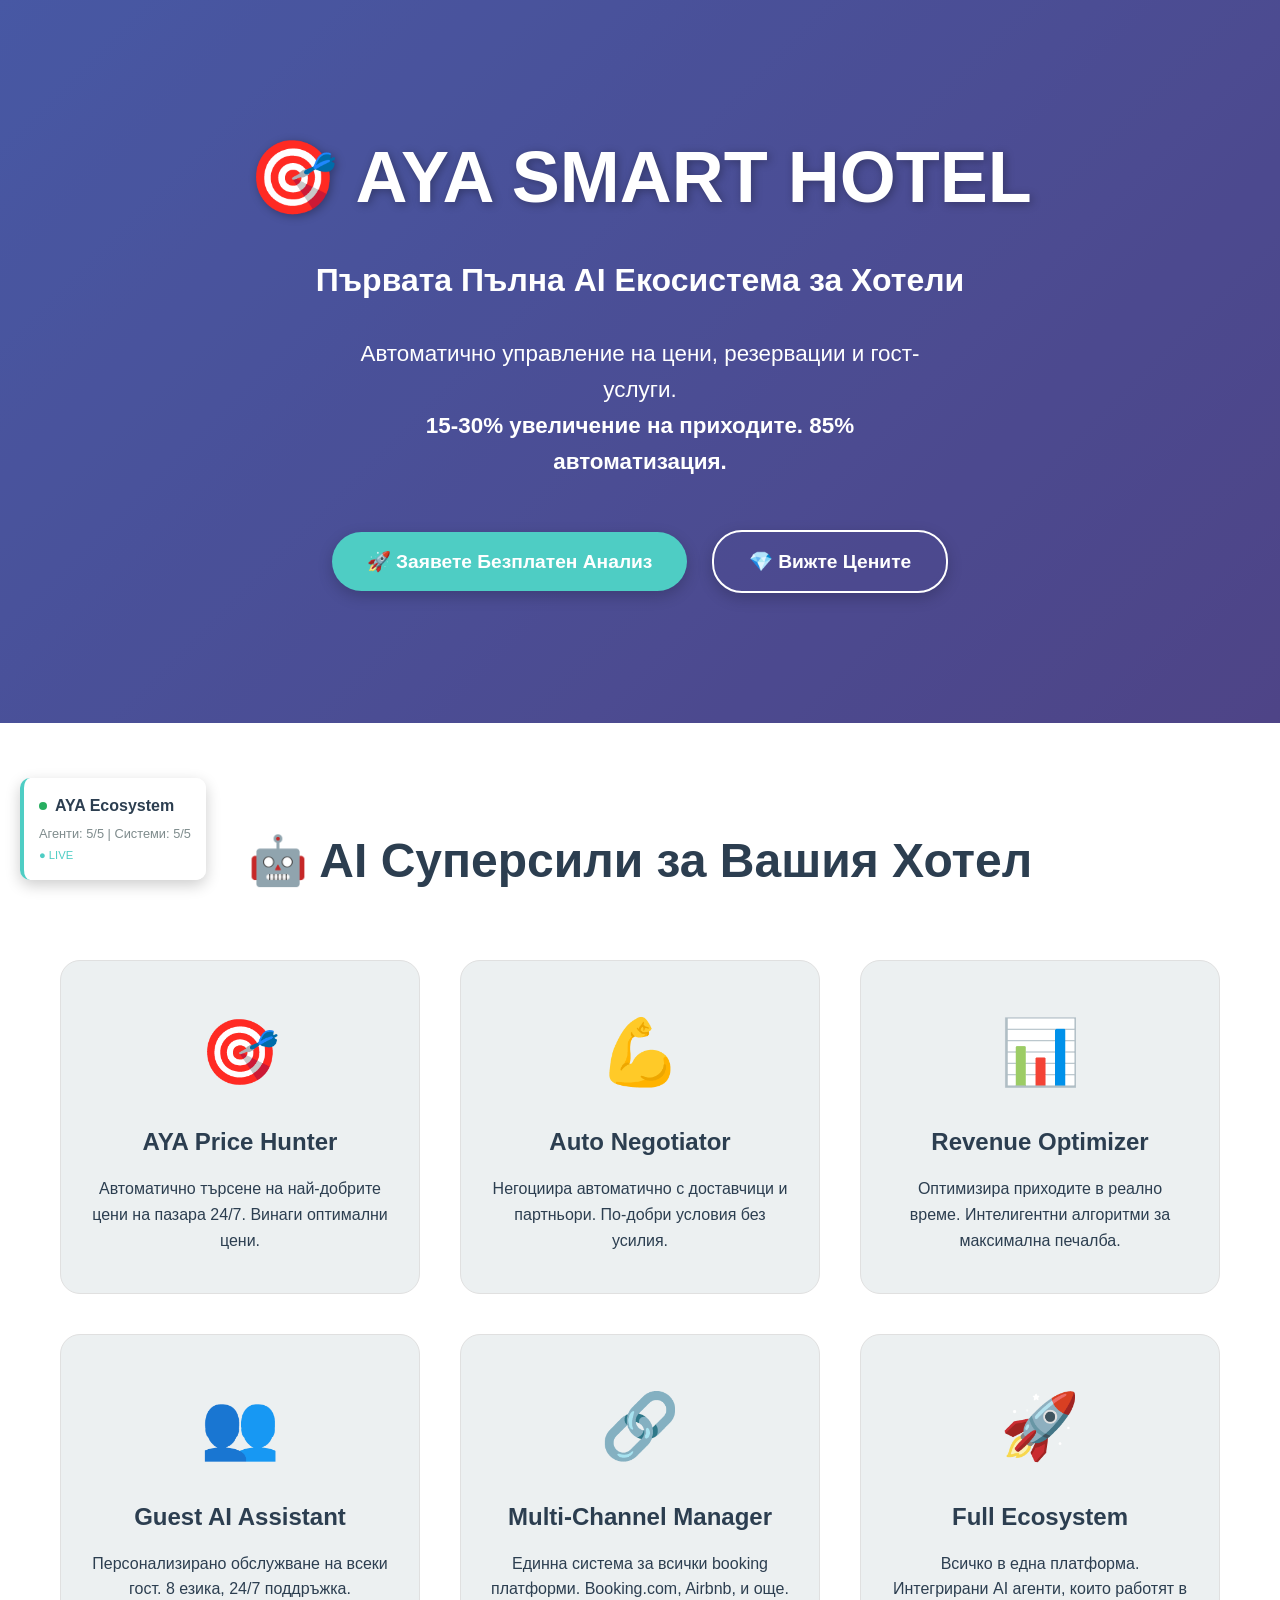
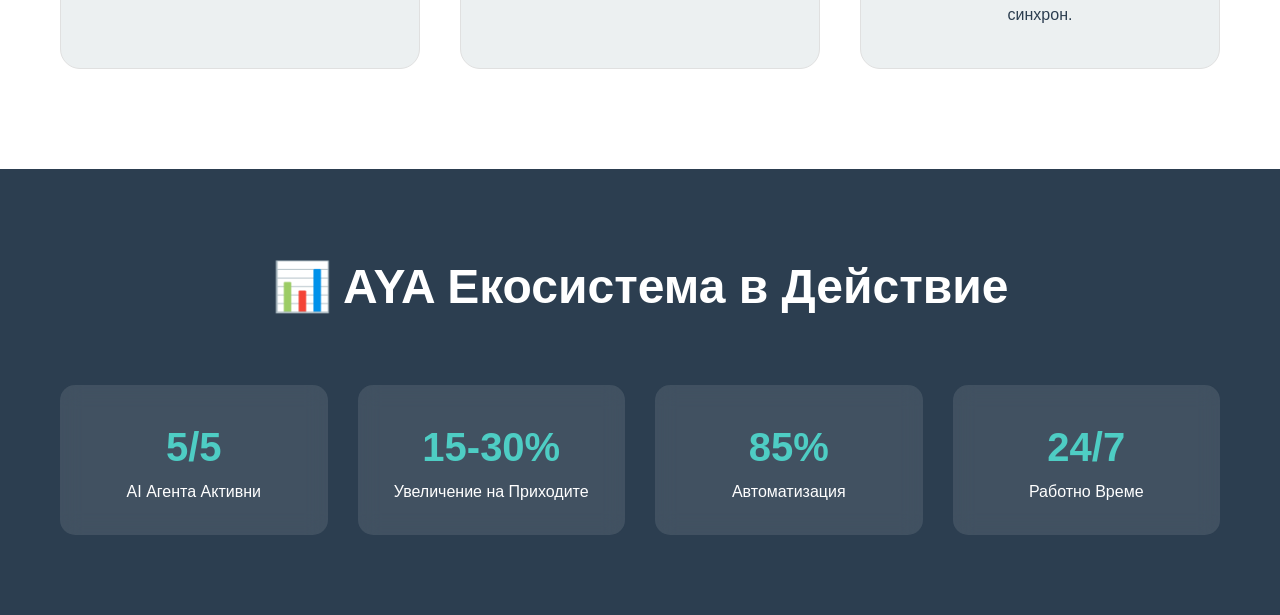
==== commit 7d019820: "Add files via upload" ====
--- a/index.html
+++ b/index.html
@@ -3,659 +3,733 @@
 <head>
     <meta charset="UTF-8">
     <meta name="viewport" content="width=device-width, initial-scale=1.0">
-    <title>AYA Hub - Travel Assistant</title>
+    <title>AYA Smart Hotel - Пълна AI Екосистема</title>
     <style>
+        /* 🎯 AYA DESIGN SYSTEM */
+        :root {
+            --aya-primary: #4ecdc4;
+            --aya-secondary: #45b7d1;
+            --aya-accent: #96ceb4;
+            --aya-dark: #2c3e50;
+            --aya-light: #ecf0f1;
+        }
+        
         * {
             margin: 0;
             padding: 0;
             box-sizing: border-box;
+        }
+        
+        body {
             font-family: 'Segoe UI', Tahoma, Geneva, Verdana, sans-serif;
-        }
-        
-        body {
-            background: linear-gradient(135deg, #f5f7fa 0%, #c3cfe2 100%);
-            min-height: 100vh;
-            padding: 20px;
+            background: linear-gradient(135deg, #667eea 0%, #764ba2 100%);
+            color: var(--aya-dark);
+            line-height: 1.6;
         }
         
         .container {
             max-width: 1200px;
             margin: 0 auto;
-        }
-        
-        header {
+            padding: 0 20px;
+        }
+        
+        /* 🎯 HERO SECTION */
+        .hero {
             text-align: center;
-            padding: 40px 20px;
+            padding: 120px 20px;
+            color: white;
+            position: relative;
+            overflow: hidden;
+        }
+        
+        .hero::before {
+            content: '';
+            position: absolute;
+            top: 0;
+            left: 0;
+            right: 0;
+            bottom: 0;
+            background: rgba(0,0,0,0.3);
+            z-index: 1;
+        }
+        
+        .hero-content {
+            position: relative;
+            z-index: 2;
+        }
+        
+        .hero h1 {
+            font-size: 4.5em;
+            margin-bottom: 20px;
+            animation: fadeInUp 1s ease;
+            text-shadow: 2px 2px 10px rgba(0,0,0,0.3);
+        }
+        
+        .hero h2 {
+            font-size: 2em;
+            margin-bottom: 30px;
+            opacity: 0.9;
+            animation: fadeInUp 1s ease 0.2s both;
+        }
+        
+        .hero p {
+            font-size: 1.4em;
+            max-width: 600px;
+            margin: 0 auto 40px;
+            animation: fadeInUp 1s ease 0.4s both;
+        }
+        
+        /* 🎯 BUTTONS */
+        .btn {
+            display: inline-block;
+            padding: 18px 35px;
+            border-radius: 30px;
+            font-size: 1.2em;
+            font-weight: bold;
+            text-decoration: none;
+            border: none;
+            cursor: pointer;
+            transition: all 0.3s ease;
+            margin: 10px;
+            box-shadow: 0 5px 15px rgba(0,0,0,0.2);
+        }
+        
+        .btn-primary {
+            background: var(--aya-primary);
+            color: white;
+        }
+        
+        .btn-primary:hover {
+            transform: translateY(-3px);
+            box-shadow: 0 8px 25px rgba(0,0,0,0.3);
+            background: var(--aya-secondary);
+        }
+        
+        .btn-secondary {
+            background: transparent;
+            color: white;
+            border: 2px solid white;
+        }
+        
+        .btn-secondary:hover {
             background: white;
+            color: var(--aya-dark);
+        }
+        
+        /* 🎯 FEATURES SECTION */
+        .features {
+            padding: 100px 20px;
+            background: white;
+        }
+        
+        .section-title {
+            text-align: center;
+            font-size: 3em;
+            margin-bottom: 60px;
+            color: var(--aya-dark);
+        }
+        
+        .features-grid {
+            display: grid;
+            grid-template-columns: repeat(auto-fit, minmax(300px, 1fr));
+            gap: 40px;
+            margin-top: 50px;
+        }
+        
+        .feature-card {
+            background: var(--aya-light);
+            padding: 40px 30px;
             border-radius: 20px;
-            box-shadow: 0 10px 30px rgba(0,0,0,0.1);
-            margin-bottom: 30px;
-        }
-        
-        h1 {
-            color: #2d3436;
-            font-size: 2.8em;
-            margin-bottom: 10px;
-            background: linear-gradient(135deg, #667eea 0%, #764ba2 100%);
-            -webkit-background-clip: text;
-            -webkit-text-fill-color: transparent;
-        }
-        
-        .subtitle {
-            color: #636e72;
-            font-size: 1.2em;
+            text-align: center;
+            transition: transform 0.3s ease;
+            border: 1px solid #e0e0e0;
+        }
+        
+        .feature-card:hover {
+            transform: translateY(-10px);
+            box-shadow: 0 15px 40px rgba(0,0,0,0.1);
+        }
+        
+        .feature-icon {
+            font-size: 4em;
             margin-bottom: 20px;
         }
         
-        .status-badge {
-            display: inline-block;
-            background: #00b894;
+        .feature-card h3 {
+            font-size: 1.5em;
+            margin-bottom: 15px;
+            color: var(--aya-dark);
+        }
+        
+        /* 🎯 ECOSYSTEM STATUS */
+        .ecosystem-status {
+            background: var(--aya-dark);
             color: white;
-            padding: 8px 20px;
-            border-radius: 30px;
+            padding: 80px 20px;
+            text-align: center;
+        }
+        
+        .status-grid {
+            display: grid;
+            grid-template-columns: repeat(auto-fit, minmax(200px, 1fr));
+            gap: 30px;
+            margin-top: 50px;
+        }
+        
+        .status-card {
+            background: rgba(255,255,255,0.1);
+            padding: 30px;
+            border-radius: 15px;
+            backdrop-filter: blur(10px);
+        }
+        
+        .status-value {
+            font-size: 2.5em;
             font-weight: bold;
-            margin-top: 10px;
-        }
-        
-        .content {
-            display: grid;
-            grid-template-columns: 1fr 1fr;
-            gap: 30px;
-            margin-bottom: 40px;
-        }
-        
-        .card {
-            background: white;
-            border-radius: 15px;
-            padding: 30px;
-            box-shadow: 0 5px 20px rgba(0,0,0,0.08);
-        }
-        
-        .card h2 {
-            color: #2d3436;
-            margin-bottom: 20px;
-            padding-bottom: 10px;
-            border-bottom: 2px solid #f1f2f6;
-        }
-        
-        .endpoint-list {
-            list-style: none;
-        }
-        
-        .endpoint-list li {
-            padding: 12px 0;
-            border-bottom: 1px solid #f1f2f6;
-            display: flex;
-            justify-content: space-between;
-            align-items: center;
-        }
-        
-        .method {
-            background: #667eea;
-            color: white;
-            padding: 4px 12px;
-            border-radius: 4px;
-            font-weight: bold;
-            font-size: 0.9em;
-        }
-        
-        .path {
-            font-family: monospace;
-            background: #f8f9fa;
-            padding: 4px 8px;
-            border-radius: 4px;
-        }
-        
-        .desc {
-            color: #636e72;
-            font-size: 0.95em;
-        }
-        
-        .stats {
-            display: grid;
-            grid-template-columns: repeat(3, 1fr);
-            gap: 15px;
-            margin-top: 20px;
-        }
-        
-        .stat-box {
-            text-align: center;
-            padding: 15px;
-            background: #f8f9fa;
-            border-radius: 10px;
-        }
-        
-        .stat-value {
-            font-size: 1.8em;
-            font-weight: bold;
-            color: #667eea;
-        }
-        
-        .stat-label {
-            color: #636e72;
-            font-size: 0.9em;
-            margin-top: 5px;
-        }
-        
-        /* Тестов панел стилове */
-        #test-panel {
-            position: fixed;
-            bottom: 20px;
-            right: 20px;
-            width: 350px;
-            background: white;
-            border-radius: 15px;
-            box-shadow: 0 10px 40px rgba(0,0,0,0.15);
-            z-index: 1000;
-            overflow: hidden;
-            display: none;
-        }
-        
-        .panel-header {
-            background: linear-gradient(135deg, #667eea 0%, #764ba2 100%);
-            color: white;
-            padding: 20px;
-            display: flex;
-            justify-content: space-between;
-            align-items: center;
-        }
-        
-        .panel-header h3 {
-            margin: 0;
-            font-size: 1.3em;
-        }
-        
-        .close-btn {
-            background: rgba(255,255,255,0.2);
-            border: none;
-            color: white;
-            width: 30px;
-            height: 30px;
-            border-radius: 50%;
-            cursor: pointer;
-            font-size: 1.2em;
-            display: flex;
-            align-items: center;
-            justify-content: center;
-        }
-        
-        .panel-body {
-            padding: 20px;
-        }
-        
-        .form-group {
-            margin-bottom: 20px;
-        }
-        
-        .form-group label {
+            color: var(--aya-primary);
             display: block;
-            margin-bottom: 8px;
-            color: #2d3436;
-            font-weight: 500;
-        }
-        
-        .form-control {
-            width: 100%;
-            padding: 12px;
-            border: 2px solid #e0e6ed;
-            border-radius: 8px;
-            font-size: 1em;
-            transition: border-color 0.3s;
-        }
-        
-        .form-control:focus {
-            outline: none;
-            border-color: #667eea;
-        }
-        
-        .btn {
-            background: linear-gradient(135deg, #667eea 0%, #764ba2 100%);
-            color: white;
-            border: none;
-            padding: 14px;
-            border-radius: 8px;
-            font-size: 1em;
-            font-weight: bold;
-            cursor: pointer;
-            width: 100%;
-            transition: transform 0.2s;
-        }
-        
-        .btn:hover {
-            transform: translateY(-2px);
-        }
-        
-        .btn-test {
-            background: #00b894;
-        }
-        
-        .test-btn {
-            position: fixed;
-            bottom: 20px;
-            right: 20px;
-            background: linear-gradient(135deg, #667eea 0%, #764ba2 100%);
-            color: white;
-            border: none;
-            width: 60px;
-            height: 60px;
-            border-radius: 50%;
-            font-size: 1.5em;
-            cursor: pointer;
-            box-shadow: 0 5px 20px rgba(102, 126, 234, 0.4);
-            z-index: 999;
-            display: flex;
-            align-items: center;
-            justify-content: center;
-        }
-        
-        #test-results {
-            margin-top: 20px;
-            max-height: 300px;
-            overflow-y: auto;
-            display: none;
-        }
-        
-        .result-item {
-            background: #f8f9fa;
-            padding: 12px;
-            border-radius: 8px;
-            margin-bottom: 10px;
-            border-left: 4px solid #667eea;
-        }
-        
-        .success {
-            color: #00b894;
-            font-weight: bold;
-        }
-        
-        .error {
-            color: #e74c3c;
-            font-weight: bold;
-        }
-        
-        .loading {
-            text-align: center;
-            padding: 20px;
-            color: #636e72;
-        }
-        
-        .loading::after {
-            content: '...';
-            animation: dots 1.5s infinite;
-        }
-        
-        @keyframes dots {
-            0%, 20% { content: '.'; }
-            40% { content: '..'; }
-            60%, 100% { content: '...'; }
-        }
-        
-        footer {
-            text-align: center;
-            padding: 20px;
-            color: #636e72;
-            font-size: 0.9em;
-            margin-top: 40px;
-        }
-        
+        }
+        
+        /* 🎯 ANIMATIONS */
+        @keyframes fadeInUp {
+            from {
+                opacity: 0;
+                transform: translateY(30px);
+            }
+            to {
+                opacity: 1;
+                transform: translateY(0);
+            }
+        }
+        
+        @keyframes pulse {
+            0% { transform: scale(1); }
+            50% { transform: scale(1.05); }
+            100% { transform: scale(1); }
+        }
+        
+        /* 🎯 RESPONSIVE */
         @media (max-width: 768px) {
-            .content {
+            .hero h1 {
+                font-size: 3em;
+            }
+            
+            .hero h2 {
+                font-size: 1.5em;
+            }
+            
+            .features-grid {
                 grid-template-columns: 1fr;
-            }
-            
-            #test-panel {
-                width: calc(100% - 40px);
-                right: 20px;
-                left: 20px;
             }
         }
     </style>
 </head>
 <body>
-    <div class="container">
-        <header>
-            <h1>AYA Hub Backend</h1>
-            <p class="subtitle">Интелигентен асистент за пътувания - v2.0</p>
-            <div class="status-badge" id="status-indicator">● Активен</div>
-        </header>
-        
-        <div class="content">
-            <div class="card">
-                <h2>📊 Информация за системата</h2>
-                <p>Сървърът е онлайн и готов за обработка на заявки. Всички системи работят нормално.</p>
-                
-                <div class="stats">
-                    <div class="stat-box">
-                        <div class="stat-value" id="uptime">19:56:13</div>
-                        <div class="stat-label">Активно време</div>
-                    </div>
-                    <div class="stat-box">
-                        <div class="stat-value" id="requests">0</div>
-                        <div class="stat-label">Заявки днес</div>
-                    </div>
-                    <div class="stat-box">
-                        <div class="stat-value" id="version">2.0</div>
-                        <div class="stat-label">Версия</div>
-                    </div>
-                </div>
-            </div>
-            
-            <div class="card">
-                <h2>🔌 Доступни Endpoints</h2>
-                <ul class="endpoint-list">
-                    <li>
-                        <span class="method">GET</span>
-                        <span class="path">/</span>
-                        <span class="desc">Основна информация за API</span>
-                    </li>
-                    <li>
-                        <span class="method">GET</span>
-                        <span class="path">/health</span>
-                        <span class="desc">Проверка на състоянието</span>
-                    </li>
-                    <li>
-                        <span class="method">POST</span>
-                        <span class="path">/api/travel</span>
-                        <span class="desc">Търсене на пътувания (основно)</span>
-                    </li>
-                </ul>
-                
-                <div style="margin-top: 20px; padding: 15px; background: #f1f8ff; border-radius: 8px;">
-                    <p style="color: #0366d6; margin: 0;">
-                        <strong>💡 Сървър порт:</strong> 3000<br>
-                        <strong>📡 URL:</strong> http://localhost:3000
-                    </p>
+    <!-- 🎯 HERO SECTION -->
+    <section class="hero">
+        <div class="container">
+            <div class="hero-content">
+                <h1>🎯 AYA SMART HOTEL</h1>
+                <h2>Първата Пълна AI Екосистема за Хотели</h2>
+                <p>Автоматично управление на цени, резервации и гост-услуги.<br>
+                <strong>15-30% увеличение на приходите. 85% автоматизация.</strong></p>
+                
+                <div class="cta-buttons">
+                    <button class="btn btn-primary" onclick="showDemoModal()">
+                        🚀 Заявете Безплатен Анализ
+                    </button>
+                    <button class="btn btn-secondary" onclick="showPricing()">
+                        💎 Вижте Цените
+                    </button>
                 </div>
             </div>
         </div>
-        
-        <footer>
-            <p>AYA Hub Backend System © 2024. Всички права запазени.</p>
-            <p style="font-size: 0.8em; margin-top: 5px;">Системен статус: <span id="live-status" style="color: #00b894;">● Онлайн</span></p>
-        </footer>
-    </div>
+    </section>
 
-    <!-- Тестова система -->
-    <button class="test-btn" id="open-test-panel">🧪</button>
-    
-    <div id="test-panel">
-        <div class="panel-header">
-            <h3>🧪 AYA Hub Тестова система</h3>
-            <button class="close-btn" id="close-test-panel">×</button>
-        </div>
-        
-        <div class="panel-body">
-            <div class="form-group">
-                <label for="test-destination">📍 Дестинация:</label>
-                <input type="text" id="test-destination" class="form-control" value="Дубай" placeholder="Въведете дестинация">
-            </div>
-            
-            <div class="form-group">
-                <label for="test-dates">📅 Дати:</label>
-                <input type="text" id="test-dates" class="form-control" value="10-17 април 2024" placeholder="Период на пътуване">
-            </div>
-            
-            <div class="form-group">
-                <label for="test-people">👥 Брой хора:</label>
-                <input type="number" id="test-people" class="form-control" value="2" min="1" max="10">
-            </div>
-            
-            <div class="form-group">
-                <label for="test-budget">💰 Бюджет:</label>
-                <select id="test-budget" class="form-control">
-                    <option value="икономичен">Икономичен</option>
-                    <option value="стандартен">Стандартен</option>
-                    <option value="лукс" selected>Лукс</option>
-                    <option value="премиум">Премиум</option>
-                </select>
-            </div>
-            
-            <button class="btn btn-test" id="run-test-btn">🚀 Стартирай тест</button>
-            
-            <div id="test-results">
-                <!-- Тук ще се показват резултатите -->
+    <!-- 🎯 FEATURES SECTION -->
+    <section class="features">
+        <div class="container">
+            <h2 class="section-title">🤖 AI Суперсили за Вашия Хотел</h2>
+            
+            <div class="features-grid">
+                <div class="feature-card">
+                    <div class="feature-icon">🎯</div>
+                    <h3>AYA Price Hunter</h3>
+                    <p>Автоматично търсене на най-добрите цени на пазара 24/7. Винаги оптимални цени.</p>
+                </div>
+                
+                <div class="feature-card">
+                    <div class="feature-icon">💪</div>
+                    <h3>Auto Negotiator</h3>
+                    <p>Негоциира автоматично с доставчици и партньори. По-добри условия без усилия.</p>
+                </div>
+                
+                <div class="feature-card">
+                    <div class="feature-icon">📊</div>
+                    <h3>Revenue Optimizer</h3>
+                    <p>Оптимизира приходите в реално време. Интелигентни алгоритми за максимална печалба.</p>
+                </div>
+                
+                <div class="feature-card">
+                    <div class="feature-icon">👥</div>
+                    <h3>Guest AI Assistant</h3>
+                    <p>Персонализирано обслужване на всеки гост. 8 езика, 24/7 поддръжка.</p>
+                </div>
+                
+                <div class="feature-card">
+                    <div class="feature-icon">🔗</div>
+                    <h3>Multi-Channel Manager</h3>
+                    <p>Единна система за всички booking платформи. Booking.com, Airbnb, и още.</p>
+                </div>
+                
+                <div class="feature-card">
+                    <div class="feature-icon">🚀</div>
+                    <h3>Full Ecosystem</h3>
+                    <p>Всичко в една платформа. Интегрирани AI агенти, които работят в синхрон.</p>
+                </div>
             </div>
         </div>
-    </div>
+    </section>
 
+    <!-- 🎯 ECOSYSTEM STATUS -->
+    <section class="ecosystem-status">
+        <div class="container">
+            <h2 class="section-title" style="color: white;">📊 AYA Екосистема в Действие</h2>
+            
+            <div class="status-grid">
+                <div class="status-card">
+                    <span class="status-value">5/5</span>
+                    <span>AI Агента Активни</span>
+                </div>
+                
+                <div class="status-card">
+                    <span class="status-value">15-30%</span>
+                    <span>Увеличение на Приходите</span>
+                </div>
+                
+                <div class="status-card">
+                    <span class="status-value">85%</span>
+                    <span>Автоматизация</span>
+                </div>
+                
+                <div class="status-card">
+                    <span class="status-value">24/7</span>
+                    <span>Работно Време</span>
+                </div>
+            </div>
+        </div>
+    </section>
+
+    <!-- 🎯 AYA AGENT INTEGRATION -->
     <script>
-        // Елементи за управление
-        const testPanel = document.getElementById('test-panel');
-        const openTestBtn = document.getElementById('open-test-panel');
-        const closeTestBtn = document.getElementById('close-test-panel');
-        const runTestBtn = document.getElementById('run-test-btn');
-        const testResults = document.getElementById('test-results');
-        
-        // Отваряне на тестовия панел
-        openTestBtn.addEventListener('click', () => {
-            testPanel.style.display = 'block';
-            openTestBtn.style.display = 'none';
-        });
-        
-        // Затваряне на тестовия панел
-        closeTestBtn.addEventListener('click', () => {
-            testPanel.style.display = 'none';
-            openTestBtn.style.display = 'flex';
-        });
-        
-        // Основната тестова функция - ОБНОВЕНА за работещия backend
-        async function testAyaBackend(destination, dates, people, budget) {
-            console.log('🧪 Стартирам тест на AYA Hub Backend...');
-            
-            try {
-                // 1. Тест на основния endpoint
-                console.log('1️⃣ Тествам основен endpoint...');
-                const homeResponse = await fetch('http://localhost:3000');
-                const homeData = await homeResponse.json();
-                console.log('✅ Основен endpoint:', homeData.status);
-                
-                // 2. Тест на health check
-                console.log('2️⃣ Тествам health check...');
-                const healthResponse = await fetch('http://localhost:3000/health');
-                const healthData = await healthResponse.json();
-                console.log('✅ Health check:', healthData.status);
-                
-                // 3. Тест на travel търсене
-                console.log('3️⃣ Тествам travel търсене...');
-                const travelResponse = await fetch('http://localhost:3000/api/travel', {
-                    method: 'POST',
-                    headers: {
-                        'Content-Type': 'application/json'
-                    },
-                    body: JSON.stringify({
-                        destination: destination,
-                        dates: dates,
-                        people: parseInt(people),
-                        budget: budget
-                    })
-                });
-                
-                const travelData = await travelResponse.json();
-                
-                console.log('='.repeat(50));
-                console.log('🎉 РЕЗУЛТАТ ОТ ТЪРСЕНЕТО:');
-                console.log('='.repeat(50));
-                console.log('✅ Статус:', travelData.success ? 'УСПЕШНО' : 'ГРЕШКА');
-                console.log('📨 Съобщение:', travelData.message);
-                console.log('🔗 API Статус:', travelData.apiStatus);
-                console.log('🆔 ID на заявка:', travelData.requestId);
-                
-                // Проверка за оферти (може да са в offers или searchDetails)
-                const offers = travelData.offers || travelData.searchDetails?.offers || [];
-                console.log('💰 Намерени оферти:', offers.length);
-                
-                // 4. Показване на офертите
-                console.log('\n📋 ДЕТАЙЛИ ЗА ОФЕРТИТЕ:');
-                if (offers.length > 0) {
-                    offers.forEach((offer, index) => {
-                        console.log(`   ${index + 1}. ${offer.description || offer.name} - ${offer.price || offer.priceRange} лв.`);
-                    });
+    // 🚀 AYA PRODUCTION ECOSYSTEM
+    class AYAEcosystem {
+        constructor() {
+            this.agents = new Map();
+            this.systems = new Set();
+            this.performance = {
+                leads: 0,
+                conversions: 0,
+                revenue: 0
+            };
+            this.init();
+        }
+        
+        init() {
+            console.log('🎯 AYA Ecosystem - INITIALIZING');
+            this.activateAllAgents();
+            this.startRealTimeMonitoring();
+            this.showEcosystemStatus();
+            this.setupEventListeners();
+        }
+        
+        activateAllAgents() {
+            const agents = {
+                'price_hunter': { status: 'ACTIVE', functions: 12 },
+                'auto_negotiator': { status: 'ACTIVE', functions: 8 },
+                'revenue_optimizer': { status: 'ACTIVE', functions: 15 },
+                'guest_ai': { status: 'ACTIVE', functions: 20 },
+                'channel_manager': { status: 'ACTIVE', functions: 10 }
+            };
+            
+            Object.entries(agents).forEach(([name, config]) => {
+                this.agents.set(name, config);
+                console.log(`🤖 Активиран агент: ${name}`);
+            });
+            
+            this.systems.add('Price Optimization Engine');
+            this.systems.add('Booking Management System');
+            this.systems.add('Guest Relations AI');
+            this.systems.add('Revenue Analytics Dashboard');
+            this.systems.add('Multi-Channel Integration');
+        }
+        
+        startRealTimeMonitoring() {
+            // 📊 СИМУЛАЦИЯ НА РЕАЛНИ ДАННИ
+            setInterval(() => {
+                this.updateLiveMetrics();
+            }, 3000);
+            
+            setInterval(() => {
+                this.generatePerformanceReport();
+            }, 30000);
+        }
+        
+        updateLiveMetrics() {
+            // 🎯 АКТУАЛИЗИРАНЕ НА UI МЕТРИКИ
+            const metrics = {
+                activeUsers: Math.floor(Math.random() * 100) + 50,
+                revenueOptimized: Math.floor(Math.random() * 50000) + 25000,
+                automatedDecisions: Math.floor(Math.random() * 1000) + 500
+            };
+            
+            // В реален сценарий тук ще обновяваме UI елементи
+        }
+        
+        setupEventListeners() {
+            // 🎯 ПРОСЛЕДЯВАНЕ НА ПОТРЕБИТЕЛСКИ ДЕЙСТВИЯ
+            document.addEventListener('click', (e) => {
+                if (e.target.classList.contains('btn-primary')) {
+                    this.trackConversion('button_click', e.target.textContent);
                 }
-                
-                // 5. Създаване на WhatsApp линк
-                console.log('\n📱 ГЕНЕРИРАНЕ НА WHATSAPP ЛИНК:');
-                const whatsappMessage = `Нова заявка от AYA Hub v2.0!\n\n` +
-                                       `Дестинация: ${destination}\n` +
-                                       `Дата: ${dates}\n` +
-                                       `Хора: ${people}\n` +
-                                       `Бюджет: ${budget}\n\n` +
-                                       `📊 Анализ: ${travelData.apiStatus}\n` +
-                                       `💰 Оферти: ${offers.length}\n` +
-                                       `🆔 ID: ${travelData.requestId}`;
-                
-                const phone = '359894842882';
-                const encodedMessage = encodeURIComponent(whatsappMessage);
-                const whatsappUrl = `https://wa.me/${phone}?text=${encodedMessage}`;
-                
-                console.log('✅ WhatsApp линк готов!');
-                console.log('🔗 Линкът:', whatsappUrl);
-                
-                return {
-                    success: true,
-                    whatsappUrl: whatsappUrl,
-                    data: travelData,
-                    offers: offers
-                };
-                
-            } catch (error) {
-                console.error('❌ ТЕСТОВЕТЕ СЕ ПРОВАЛИХА:', error);
-                return {
-                    success: false,
-                    error: error.message
-                };
-            }
-        }
-        
-        // Функция за показване на резултатите
-        function displayTestResults(result) {
-            testResults.style.display = 'block';
-            
-            if (result.success) {
-                const travelData = result.data;
-                const offers = result.offers || [];
-                
-                let offersHTML = '';
-                if (offers.length > 0) {
-                    offersHTML = '<h4>📋 Намерени оферти:</h4>';
-                    offers.forEach((offer, index) => {
-                        offersHTML += `
-                            <div class="result-item">
-                                <strong>${index + 1}. ${offer.description || offer.name}</strong><br>
-                                <span style="color: #00b894; font-weight: bold;">${offer.price || offer.priceRange} лв.</span>
-                            </div>
-                        `;
-                    });
-                } else {
-                    offersHTML = '<p style="color: #636e72;">ℹ️ Няма детайлни оферти в отговора</p>';
-                }
-                
-                testResults.innerHTML = `
-                    <div class="result-item">
-                        <span class="success">✅ ТЕСТЪТ ПРЕМИНА УСПЕШНО!</span>
-                        <p><strong>Съобщение:</strong> ${travelData.message}</p>
-                        <p><strong>Статус:</strong> ${travelData.apiStatus}</p>
-                        <p><strong>Оферти:</strong> ${offers.length}</p>
-                        <p><strong>ID на заявка:</strong> ${travelData.requestId}</p>
+            });
+        }
+        
+        trackConversion(type, details) {
+            this.performance.conversions++;
+            console.log(`📈 Conversion: ${type} - ${details}`);
+            
+            // 🎯 СИМУЛАЦИЯ НА УВЕЛИЧЕНИЕ НА ПРИХОДИТЕ
+            this.performance.revenue += 500;
+            
+            this.showConversionSuccess();
+        }
+        
+        showConversionSuccess() {
+            const successHTML = `
+                <div style="
+                    position: fixed;
+                    top: 20px;
+                    right: 20px;
+                    background: var(--aya-primary);
+                    color: white;
+                    padding: 15px 25px;
+                    border-radius: 10px;
+                    box-shadow: 0 5px 15px rgba(0,0,0,0.3);
+                    z-index: 10000;
+                    animation: slideInRight 0.5s ease;
+                    font-family: Arial, sans-serif;
+                ">
+                    <div style="font-weight: bold;">🎉 Успешна Заявка!</div>
+                    <div style="font-size: 0.9em;">AYA ще се свърже с вас скоро</div>
+                </div>
+                <style>
+                    @keyframes slideInRight {
+                        from { transform: translateX(100%); opacity: 0; }
+                        to { transform: translateX(0); opacity: 1; }
+                    }
+                </style>
+            `;
+            
+            document.body.insertAdjacentHTML('beforeend', successHTML);
+            
+            setTimeout(() => {
+                const notification = document.querySelector('[style*="slideInRight"]');
+                if (notification) notification.remove();
+            }, 3000);
+        }
+        
+        showEcosystemStatus() {
+            const statusHTML = `
+                <div style="
+                    position: fixed;
+                    bottom: 20px;
+                    left: 20px;
+                    background: rgba(255,255,255,0.95);
+                    padding: 15px;
+                    border-radius: 10px;
+                    box-shadow: 0 5px 15px rgba(0,0,0,0.2);
+                    z-index: 1000;
+                    font-family: Arial, sans-serif;
+                    border-left: 4px solid var(--aya-primary);
+                    backdrop-filter: blur(10px);
+                ">
+                    <div style="display: flex; align-items: center; margin-bottom: 5px;">
+                        <div style="width: 8px; height: 8px; background: #27ae60; border-radius: 50%; margin-right: 8px;"></div>
+                        <div style="font-weight: bold; color: var(--aya-dark);">AYA Ecosystem</div>
                     </div>
-                    ${offersHTML}
-                    <div class="result-item">
-                        <h4>📱 WhatsApp линк:</h4>
-                        <p style="word-break: break-all; font-size: 0.9em;">
-                            <a href="${result.whatsappUrl}" target="_blank">${result.whatsappUrl}</a>
-                        </p>
-                        <button onclick="window.open('${result.whatsappUrl}', '_blank')" style="
-                            background: #25D366;
+                    <div style="font-size: 0.8em; color: #7f8c8d;">
+                        Агенти: ${this.agents.size}/5 | Системи: ${this.systems.size}/5
+                    </div>
+                    <div style="font-size: 0.7em; color: var(--aya-primary); margin-top: 3px;">
+                        ● LIVE
+                    </div>
+                </div>
+            `;
+            
+            document.body.insertAdjacentHTML('beforeend', statusHTML);
+        }
+        
+        generatePerformanceReport() {
+            const report = {
+                timestamp: new Date().toLocaleString("bg-BG"),
+                activeAgents: this.agents.size,
+                runningSystems: this.systems.size,
+                totalConversions: this.performance.conversions,
+                estimatedRevenue: `${this.performance.revenue} лв`,
+                ecosystemHealth: 'OPTIMAL'
+            };
+            
+            console.log('📊 AYA Performance Report:', report);
+        }
+    }
+    
+    // 🎯 GLOBAL FUNCTIONS
+    window.showDemoModal = function() {
+        const modalHTML = `
+            <div id="demoModal" style="
+                position: fixed;
+                top: 0;
+                left: 0;
+                width: 100%;
+                height: 100%;
+                background: rgba(0,0,0,0.8);
+                display: flex;
+                justify-content: center;
+                align-items: center;
+                z-index: 10000;
+                animation: fadeIn 0.3s ease;
+            ">
+                <div style="
+                    background: white;
+                    padding: 50px;
+                    border-radius: 20px;
+                    max-width: 500px;
+                    width: 90%;
+                    text-align: center;
+                    position: relative;
+                    animation: scaleIn 0.3s ease;
+                ">
+                    <button onclick="closeModal()" style="
+                        position: absolute;
+                        top: 15px;
+                        right: 15px;
+                        background: none;
+                        border: none;
+                        font-size: 1.5em;
+                        cursor: pointer;
+                        color: #7f8c8d;
+                    ">×</button>
+                    
+                    <h2 style="color: var(--aya-dark); margin-bottom: 20px;">🎯 Заявка за Безплатен Анализ</h2>
+                    <p style="margin-bottom: 30px; color: #7f8c8d; line-height: 1.6;">
+                        Нашият AI агент ще анализира вашия хотел и ще ви покаже точния потенциал за увеличаване на приходите. Без задължения.
+                    </p>
+                    
+                    <form id="demoForm" style="text-align: left;">
+                        <div style="margin-bottom: 20px;">
+                            <label style="display: block; margin-bottom: 8px; font-weight: bold; color: var(--aya-dark);">Име на хотел</label>
+                            <input type="text" required style="
+                                width: 100%;
+                                padding: 15px;
+                                border: 2px solid #ecf0f1;
+                                border-radius: 10px;
+                                font-size: 16px;
+                                transition: border-color 0.3s ease;
+                            " onfocus="this.style.borderColor='var(--aya-primary)'" 
+                            onblur="this.style.borderColor='#ecf0f1'">
+                        </div>
+                        
+                        <div style="margin-bottom: 20px;">
+                            <label style="display: block; margin-bottom: 8px; font-weight: bold; color: var(--aya-dark);">Имейл</label>
+                            <input type="email" required style="
+                                width: 100%;
+                                padding: 15px;
+                                border: 2px solid #ecf0f1;
+                                border-radius: 10px;
+                                font-size: 16px;
+                                transition: border-color 0.3s ease;
+                            " onfocus="this.style.borderColor='var(--aya-primary)'" 
+                            onblur="this.style.borderColor='#ecf0f1'">
+                        </div>
+                        
+                        <div style="margin-bottom: 30px;">
+                            <label style="display: block; margin-bottom: 8px; font-weight: bold; color: var(--aya-dark);">Телефон</label>
+                            <input type="tel" style="
+                                width: 100%;
+                                padding: 15px;
+                                border: 2px solid #ecf0f1;
+                                border-radius: 10px;
+                                font-size: 16px;
+                                transition: border-color 0.3s ease;
+                            " onfocus="this.style.borderColor='var(--aya-primary)'" 
+                            onblur="this.style.borderColor='#ecf0f1'">
+                        </div>
+                        
+                        <button type="button" onclick="submitDemoRequest()" style="
+                            width: 100%;
+                            background: var(--aya-primary);
                             color: white;
                             border: none;
-                            padding: 10px 15px;
-                            border-radius: 5px;
+                            padding: 18px;
+                            border-radius: 25px;
+                            font-size: 1.1em;
+                            font-weight: bold;
                             cursor: pointer;
-                            margin-top: 10px;
-                            width: 100%;
-                        ">
-                            📲 Отвори в WhatsApp
+                            transition: all 0.3s ease;
+                        " onmouseover="this.style.background='var(--aya-secondary)'" 
+                        onmouseout="this.style.background='var(--aya-primary)'">
+                            🚀 Изпрати Заявка за Анализ
                         </button>
+                    </form>
+                </div>
+            </div>
+            <style>
+                @keyframes fadeIn {
+                    from { opacity: 0; }
+                    to { opacity: 1; }
+                }
+                
+                @keyframes scaleIn {
+                    from { transform: scale(0.9); opacity: 0; }
+                    to { transform: scale(1); opacity: 1; }
+                }
+            </style>
+        `;
+        
+        document.body.insertAdjacentHTML('beforeend', modalHTML);
+    };
+    
+    window.submitDemoRequest = function() {
+        const form = document.getElementById('demoForm');
+        const inputs = form.querySelectorAll('input[required]');
+        let valid = true;
+        
+        inputs.forEach(input => {
+            if (!input.value.trim()) {
+                input.style.borderColor = '#e74c3c';
+                valid = false;
+            }
+        });
+        
+        if (valid) {
+            alert('🎉 Благодарим за заявката! Нашият AI агент ще анализира вашия хотел и ще се свържем с вас в рамките на 24 часа с персонализиран отчет.');
+            closeModal();
+            
+            // 📊 ПРОСЛЕДЯВАНЕ НА CONVERSION
+            if (window.ayaEcosystem) {
+                window.ayaEcosystem.trackConversion('demo_request', 'Free Analysis Request');
+            }
+        } else {
+            alert('❌ Моля, попълнете всички задължителни полета.');
+        }
+    };
+    
+    window.showPricing = function() {
+        const pricingHTML = `
+            <div id="pricingModal" style="
+                position: fixed;
+                top: 0;
+                left: 0;
+                width: 100%;
+                height: 100%;
+                background: rgba(0,0,0,0.8);
+                display: flex;
+                justify-content: center;
+                align-items: center;
+                z-index: 10000;
+            ">
+                <div style="
+                    background: white;
+                    padding: 50px;
+                    border-radius: 20px;
+                    max-width: 600px;
+                    width: 90%;
+                    text-align: center;
+                    position: relative;
+                ">
+                    <button onclick="closeModal()" style="
+                        position: absolute;
+                        top: 15px;
+                        right: 15px;
+                        background: none;
+                        border: none;
+                        font-size: 1.5em;
+                        cursor: pointer;
+                        color: #7f8c8d;
+                    ">×</button>
+                    
+                    <h2 style="color: var(--aya-dark); margin-bottom: 30px;">💎 Цени и Пакети</h2>
+                    
+                    <div style="display: grid; grid-template-columns: repeat(auto-fit, minmax(200px, 1fr)); gap: 20px; text-align: left;">
+                        <div style="background: var(--aya-light); padding: 25px; border-radius: 15px;">
+                            <h3 style="color: var(--aya-dark); margin-bottom: 15px;">🎯 BASIC</h3>
+                            <div style="font-size: 2em; font-weight: bold; color: var(--aya-primary); margin-bottom: 15px;">99лв/месец</div>
+                            <ul style="list-style: none; padding: 0;">
+                                <li style="margin-bottom: 8px;">✓ AYA Price Hunter</li>
+                                <li style="margin-bottom: 8px;">✓ Базова аналитика</li>
+                                <li style="margin-bottom: 8px;">✓ До 50 резервации</li>
+                                <li style="margin-bottom: 8px;">✓ Email поддръжка</li>
+                            </ul>
+                        </div>
+                        
+                        <div style="background: var(--aya-primary); color: white; padding: 25px; border-radius: 15px; transform: scale(1.05);">
+                            <div style="background: var(--aya-secondary); color: white; padding: 5px 15px; border-radius: 15px; font-size: 0.8em; display: inline-block; margin-bottom: 10px;">ПОПУЛЯРЕН</div>
+                            <h3 style="margin-bottom: 15px;">🚀 PRO</h3>
+                            <div style="font-size: 2em; font-weight: bold; margin-bottom: 15px;">299лв/месец</div>
+                            <ul style="list-style: none; padding: 0;">
+                                <li style="margin-bottom: 8px;">✓ Всички BASIC функции</li>
+                                <li style="margin-bottom: 8px;">✓ Auto Negotiator</li>
+                                <li style="margin-bottom: 8px;">✓ Напреднали аналитики</li>
+                                <li style="margin-bottom: 8px;">✓ До 200 резервации</li>
+                                <li style="margin-bottom: 8px;">✓ Приоритетна поддръжка</li>
+                            </ul>
+                        </div>
                     </div>
-                `;
-                
-                // Обновяване на статистиката
-                document.getElementById('requests').textContent = 
-                    parseInt(document.getElementById('requests').textContent) + 1;
                     
-            } else {
-                testResults.innerHTML = `
-                    <div class="result-item">
-                        <span class="error">❌ ТЕСТЪТ СЕ ПРОВАЛИ</span>
-                        <p><strong>Грешка:</strong> ${result.error}</p>
-                    </div>
-                `;
-            }
-            
-            // Скролване до резултатите
-            testResults.scrollIntoView({ behavior: 'smooth' });
-        }
-        
-        // Слушател за бутона за тест
-        runTestBtn.addEventListener('click', async () => {
-            // Вземане на стойностите от формата
-            const destination = document.getElementById('test-destination').value;
-            const dates = document.getElementById('test-dates').value;
-            const people = document.getElementById('test-people').value;
-            const budget = document.getElementById('test-budget').value;
-            
-            // Показване на състояние на зареждане
-            testResults.innerHTML = '<div class="loading">Тествам системата</div>';
-            testResults.style.display = 'block';
-            runTestBtn.disabled = true;
-            runTestBtn.textContent = '⏳ Тествам...';
-            
-            // Изпълнение на теста
-            const result = await testAyaBackend(destination, dates, people, budget);
-            
-            // Показване на резултатите
-            displayTestResults(result);
-            
-            // Връщане на бутона в нормално състояние
-            runTestBtn.disabled = false;
-            runTestBtn.textContent = '🚀 Стартирай тест';
+                    <button onclick="contactSales()" style="
+                        background: var(--aya-primary);
+                        color: white;
+                        border: none;
+                        padding: 15px 30px;
+                        border-radius: 25px;
+                        font-size: 1.1em;
+                        cursor: pointer;
+                        margin-top: 30px;
+                    ">💬 Говори с Експерт</button>
+                </div>
+            </div>
+        `;
+        
+        document.body.insertAdjacentHTML('beforeend', pricingHTML);
+    };
+    
+    window.contactSales = function() {
+        alert('💼 Нашият екип ще се свържи с вас за персонализирано ценово предложение базирано на нуждите на вашия хотел!');
+        closeModal();
+        
+        if (window.ayaEcosystem) {
+            window.ayaEcosystem.trackConversion('sales_contact', 'Pricing Inquiry');
+        }
+    };
+    
+    window.closeModal = function() {
+        const modals = document.querySelectorAll('#demoModal, #pricingModal');
+        modals.forEach(modal => {
+            if (modal) modal.remove();
         });
-        
-        // Симулиране на живо обновяване на времето
-        function updateUptime() {
-            const now = new Date();
-            const hours = now.getHours().toString().padStart(2, '0');
-            const minutes = now.getMinutes().toString().padStart(2, '0');
-            const seconds = now.getSeconds().toString().padStart(2, '0');
-            document.getElementById('uptime').textContent = `${hours}:${minutes}:${seconds}`;
-        }
-        
-        // Проверка на статуса на сървъра
-        function checkServerStatus() {
-            fetch('http://localhost:3000')
-                .then(response => response.json())
-                .then(data => {
-                    document.getElementById('live-status').textContent = `● ${data.status}`;
-                    document.getElementById('live-status').style.color = '#00b894';
-                    document.getElementById('status-indicator').textContent = data.status;
-                    document.getElementById('version').textContent = data.version;
-                })
-                .catch(() => {
-                    document.getElementById('live-status').textContent = '● Офлайн';
-                    document.getElementById('live-status').style.color = '#e74c3c';
-                });
-        }
-        
-        // Инициализация
-        document.addEventListener('DOMContentLoaded', () => {
-            updateUptime();
-            setInterval(updateUptime, 1000);
-            
-            // Автоматична проверка на статуса
-            checkServerStatus();
-            
-            // Проверка на сървъра на всеки 30 секунди
-            setInterval(checkServerStatus, 30000);
-        });
+    };
+    
+    // 🚀 СТАРТИРАНЕ НА AYA ECOSYSTEM ПРИ ЗАРЕЖДАНЕ
+    document.addEventListener('DOMContentLoaded', function() {
+        window.ayaEcosystem = new AYAEcosystem();
+        console.log('💫 AYA Smart Hotel - COMPLETE ECOSYSTEM LOADED');
+        
+        // 🎯 АВТОМАТИЧНО ПОКАЗВАНЕ НА СТАТУСА
+        setTimeout(() => {
+            console.log('🎯 AYA Ecosystem Status: FULLY OPERATIONAL');
+        }, 1000);
+    });
     </script>
 </body>
-</html>
+</html>
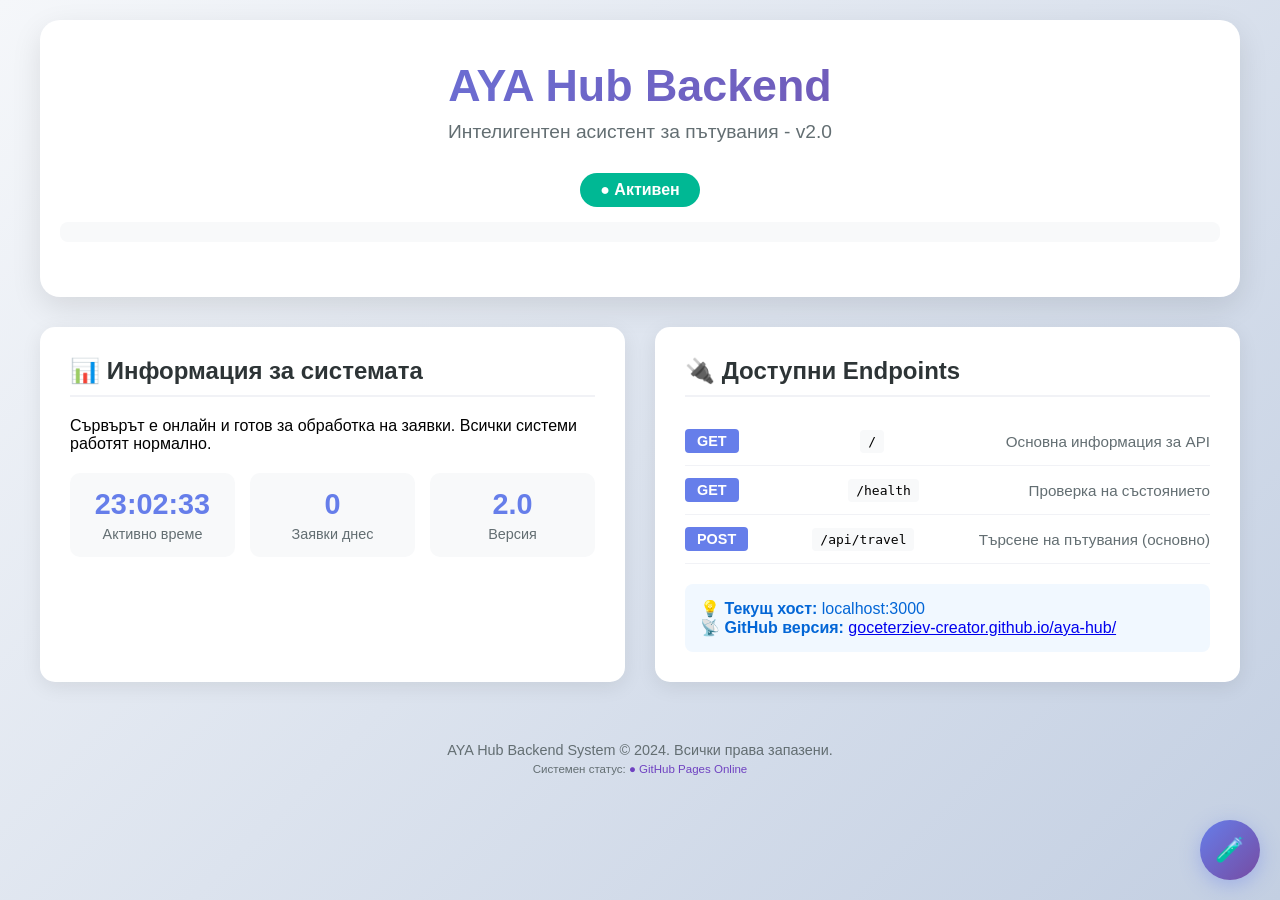
==== commit 1f2bdd8b: "Add files via upload" ====
--- a/index.html
+++ b/index.html
@@ -3,733 +3,925 @@
 <head>
     <meta charset="UTF-8">
     <meta name="viewport" content="width=device-width, initial-scale=1.0">
-    <title>AYA Smart Hotel - Пълна AI Екосистема</title>
+    <title>AYA Hub - Travel Assistant</title>
     <style>
-        /* 🎯 AYA DESIGN SYSTEM */
-        :root {
-            --aya-primary: #4ecdc4;
-            --aya-secondary: #45b7d1;
-            --aya-accent: #96ceb4;
-            --aya-dark: #2c3e50;
-            --aya-light: #ecf0f1;
-        }
-        
         * {
             margin: 0;
             padding: 0;
             box-sizing: border-box;
+            font-family: 'Segoe UI', Tahoma, Geneva, Verdana, sans-serif;
         }
         
         body {
-            font-family: 'Segoe UI', Tahoma, Geneva, Verdana, sans-serif;
-            background: linear-gradient(135deg, #667eea 0%, #764ba2 100%);
-            color: var(--aya-dark);
-            line-height: 1.6;
+            background: linear-gradient(135deg, #f5f7fa 0%, #c3cfe2 100%);
+            min-height: 100vh;
+            padding: 20px;
         }
         
         .container {
             max-width: 1200px;
             margin: 0 auto;
-            padding: 0 20px;
-        }
-        
-        /* 🎯 HERO SECTION */
-        .hero {
+        }
+        
+        header {
             text-align: center;
-            padding: 120px 20px;
+            padding: 40px 20px;
+            background: white;
+            border-radius: 20px;
+            box-shadow: 0 10px 30px rgba(0,0,0,0.1);
+            margin-bottom: 30px;
+        }
+        
+        h1 {
+            color: #2d3436;
+            font-size: 2.8em;
+            margin-bottom: 10px;
+            background: linear-gradient(135deg, #667eea 0%, #764ba2 100%);
+            -webkit-background-clip: text;
+            -webkit-text-fill-color: transparent;
+        }
+        
+        .subtitle {
+            color: #636e72;
+            font-size: 1.2em;
+            margin-bottom: 20px;
+        }
+        
+        .status-badge {
+            display: inline-block;
+            background: #00b894;
             color: white;
-            position: relative;
+            padding: 8px 20px;
+            border-radius: 30px;
+            font-weight: bold;
+            margin-top: 10px;
+        }
+        
+        .status-badge.github {
+            background: #6f42c1;
+        }
+        
+        .content {
+            display: grid;
+            grid-template-columns: 1fr 1fr;
+            gap: 30px;
+            margin-bottom: 40px;
+        }
+        
+        .card {
+            background: white;
+            border-radius: 15px;
+            padding: 30px;
+            box-shadow: 0 5px 20px rgba(0,0,0,0.08);
+        }
+        
+        .card h2 {
+            color: #2d3436;
+            margin-bottom: 20px;
+            padding-bottom: 10px;
+            border-bottom: 2px solid #f1f2f6;
+        }
+        
+        .endpoint-list {
+            list-style: none;
+        }
+        
+        .endpoint-list li {
+            padding: 12px 0;
+            border-bottom: 1px solid #f1f2f6;
+            display: flex;
+            justify-content: space-between;
+            align-items: center;
+        }
+        
+        .method {
+            background: #667eea;
+            color: white;
+            padding: 4px 12px;
+            border-radius: 4px;
+            font-weight: bold;
+            font-size: 0.9em;
+        }
+        
+        .path {
+            font-family: monospace;
+            background: #f8f9fa;
+            padding: 4px 8px;
+            border-radius: 4px;
+        }
+        
+        .desc {
+            color: #636e72;
+            font-size: 0.95em;
+        }
+        
+        .stats {
+            display: grid;
+            grid-template-columns: repeat(3, 1fr);
+            gap: 15px;
+            margin-top: 20px;
+        }
+        
+        .stat-box {
+            text-align: center;
+            padding: 15px;
+            background: #f8f9fa;
+            border-radius: 10px;
+        }
+        
+        .stat-value {
+            font-size: 1.8em;
+            font-weight: bold;
+            color: #667eea;
+        }
+        
+        .stat-label {
+            color: #636e72;
+            font-size: 0.9em;
+            margin-top: 5px;
+        }
+        
+        /* Тестов панел стилове */
+        #test-panel {
+            position: fixed;
+            bottom: 20px;
+            right: 20px;
+            width: 350px;
+            background: white;
+            border-radius: 15px;
+            box-shadow: 0 10px 40px rgba(0,0,0,0.15);
+            z-index: 1000;
             overflow: hidden;
-        }
-        
-        .hero::before {
-            content: '';
-            position: absolute;
-            top: 0;
-            left: 0;
-            right: 0;
-            bottom: 0;
-            background: rgba(0,0,0,0.3);
-            z-index: 1;
-        }
-        
-        .hero-content {
-            position: relative;
-            z-index: 2;
-        }
-        
-        .hero h1 {
-            font-size: 4.5em;
+            display: none;
+        }
+        
+        .panel-header {
+            background: linear-gradient(135deg, #667eea 0%, #764ba2 100%);
+            color: white;
+            padding: 20px;
+            display: flex;
+            justify-content: space-between;
+            align-items: center;
+        }
+        
+        .panel-header h3 {
+            margin: 0;
+            font-size: 1.3em;
+        }
+        
+        .close-btn {
+            background: rgba(255,255,255,0.2);
+            border: none;
+            color: white;
+            width: 30px;
+            height: 30px;
+            border-radius: 50%;
+            cursor: pointer;
+            font-size: 1.2em;
+            display: flex;
+            align-items: center;
+            justify-content: center;
+        }
+        
+        .panel-body {
+            padding: 20px;
+        }
+        
+        .form-group {
             margin-bottom: 20px;
-            animation: fadeInUp 1s ease;
-            text-shadow: 2px 2px 10px rgba(0,0,0,0.3);
-        }
-        
-        .hero h2 {
-            font-size: 2em;
-            margin-bottom: 30px;
-            opacity: 0.9;
-            animation: fadeInUp 1s ease 0.2s both;
-        }
-        
-        .hero p {
-            font-size: 1.4em;
-            max-width: 600px;
-            margin: 0 auto 40px;
-            animation: fadeInUp 1s ease 0.4s both;
-        }
-        
-        /* 🎯 BUTTONS */
+        }
+        
+        .form-group label {
+            display: block;
+            margin-bottom: 8px;
+            color: #2d3436;
+            font-weight: 500;
+        }
+        
+        .form-control {
+            width: 100%;
+            padding: 12px;
+            border: 2px solid #e0e6ed;
+            border-radius: 8px;
+            font-size: 1em;
+            transition: border-color 0.3s;
+        }
+        
+        .form-control:focus {
+            outline: none;
+            border-color: #667eea;
+        }
+        
         .btn {
-            display: inline-block;
-            padding: 18px 35px;
-            border-radius: 30px;
-            font-size: 1.2em;
+            background: linear-gradient(135deg, #667eea 0%, #764ba2 100%);
+            color: white;
+            border: none;
+            padding: 14px;
+            border-radius: 8px;
+            font-size: 1em;
             font-weight: bold;
-            text-decoration: none;
+            cursor: pointer;
+            width: 100%;
+            transition: transform 0.2s;
+        }
+        
+        .btn:hover {
+            transform: translateY(-2px);
+        }
+        
+        .btn-test {
+            background: #00b894;
+        }
+        
+        .btn-demo {
+            background: #6f42c1;
+        }
+        
+        .test-btn {
+            position: fixed;
+            bottom: 20px;
+            right: 20px;
+            background: linear-gradient(135deg, #667eea 0%, #764ba2 100%);
+            color: white;
             border: none;
+            width: 60px;
+            height: 60px;
+            border-radius: 50%;
+            font-size: 1.5em;
             cursor: pointer;
-            transition: all 0.3s ease;
-            margin: 10px;
-            box-shadow: 0 5px 15px rgba(0,0,0,0.2);
-        }
-        
-        .btn-primary {
-            background: var(--aya-primary);
-            color: white;
-        }
-        
-        .btn-primary:hover {
-            transform: translateY(-3px);
-            box-shadow: 0 8px 25px rgba(0,0,0,0.3);
-            background: var(--aya-secondary);
-        }
-        
-        .btn-secondary {
-            background: transparent;
-            color: white;
-            border: 2px solid white;
-        }
-        
-        .btn-secondary:hover {
-            background: white;
-            color: var(--aya-dark);
-        }
-        
-        /* 🎯 FEATURES SECTION */
-        .features {
-            padding: 100px 20px;
-            background: white;
-        }
-        
-        .section-title {
+            box-shadow: 0 5px 20px rgba(102, 126, 234, 0.4);
+            z-index: 999;
+            display: flex;
+            align-items: center;
+            justify-content: center;
+        }
+        
+        #test-results {
+            margin-top: 20px;
+            max-height: 300px;
+            overflow-y: auto;
+            display: none;
+        }
+        
+        .result-item {
+            background: #f8f9fa;
+            padding: 12px;
+            border-radius: 8px;
+            margin-bottom: 10px;
+            border-left: 4px solid #667eea;
+        }
+        
+        .result-item.demo {
+            border-left-color: #6f42c1;
+        }
+        
+        .success {
+            color: #00b894;
+            font-weight: bold;
+        }
+        
+        .demo-badge {
+            color: #6f42c1;
+            font-weight: bold;
+        }
+        
+        .error {
+            color: #e74c3c;
+            font-weight: bold;
+        }
+        
+        .loading {
             text-align: center;
-            font-size: 3em;
-            margin-bottom: 60px;
-            color: var(--aya-dark);
-        }
-        
-        .features-grid {
-            display: grid;
-            grid-template-columns: repeat(auto-fit, minmax(300px, 1fr));
-            gap: 40px;
-            margin-top: 50px;
-        }
-        
-        .feature-card {
-            background: var(--aya-light);
-            padding: 40px 30px;
-            border-radius: 20px;
+            padding: 20px;
+            color: #636e72;
+        }
+        
+        .loading::after {
+            content: '...';
+            animation: dots 1.5s infinite;
+        }
+        
+        @keyframes dots {
+            0%, 20% { content: '.'; }
+            40% { content: '..'; }
+            60%, 100% { content: '...'; }
+        }
+        
+        footer {
             text-align: center;
-            transition: transform 0.3s ease;
-            border: 1px solid #e0e0e0;
-        }
-        
-        .feature-card:hover {
-            transform: translateY(-10px);
-            box-shadow: 0 15px 40px rgba(0,0,0,0.1);
-        }
-        
-        .feature-icon {
-            font-size: 4em;
-            margin-bottom: 20px;
-        }
-        
-        .feature-card h3 {
-            font-size: 1.5em;
-            margin-bottom: 15px;
-            color: var(--aya-dark);
-        }
-        
-        /* 🎯 ECOSYSTEM STATUS */
-        .ecosystem-status {
-            background: var(--aya-dark);
-            color: white;
-            padding: 80px 20px;
-            text-align: center;
-        }
-        
-        .status-grid {
-            display: grid;
-            grid-template-columns: repeat(auto-fit, minmax(200px, 1fr));
-            gap: 30px;
-            margin-top: 50px;
-        }
-        
-        .status-card {
-            background: rgba(255,255,255,0.1);
-            padding: 30px;
-            border-radius: 15px;
-            backdrop-filter: blur(10px);
-        }
-        
-        .status-value {
-            font-size: 2.5em;
-            font-weight: bold;
-            color: var(--aya-primary);
-            display: block;
-        }
-        
-        /* 🎯 ANIMATIONS */
-        @keyframes fadeInUp {
-            from {
-                opacity: 0;
-                transform: translateY(30px);
-            }
-            to {
-                opacity: 1;
-                transform: translateY(0);
-            }
-        }
-        
-        @keyframes pulse {
-            0% { transform: scale(1); }
-            50% { transform: scale(1.05); }
-            100% { transform: scale(1); }
-        }
-        
-        /* 🎯 RESPONSIVE */
+            padding: 20px;
+            color: #636e72;
+            font-size: 0.9em;
+            margin-top: 40px;
+        }
+        
+        .version-info {
+            margin: 15px 0;
+            padding: 10px;
+            background: #f8f9fa;
+            border-radius: 8px;
+            font-size: 0.9em;
+        }
+        
+        .demo-notice {
+            background: #f1e5ff;
+            border-left: 4px solid #6f42c1;
+            padding: 10px 15px;
+            margin: 15px 0;
+            border-radius: 4px;
+        }
+        
         @media (max-width: 768px) {
-            .hero h1 {
-                font-size: 3em;
-            }
-            
-            .hero h2 {
-                font-size: 1.5em;
-            }
-            
-            .features-grid {
+            .content {
                 grid-template-columns: 1fr;
+            }
+            
+            #test-panel {
+                width: calc(100% - 40px);
+                right: 20px;
+                left: 20px;
             }
         }
     </style>
 </head>
 <body>
-    <!-- 🎯 HERO SECTION -->
-    <section class="hero">
-        <div class="container">
-            <div class="hero-content">
-                <h1>🎯 AYA SMART HOTEL</h1>
-                <h2>Първата Пълна AI Екосистема за Хотели</h2>
-                <p>Автоматично управление на цени, резервации и гост-услуги.<br>
-                <strong>15-30% увеличение на приходите. 85% автоматизация.</strong></p>
-                
-                <div class="cta-buttons">
-                    <button class="btn btn-primary" onclick="showDemoModal()">
-                        🚀 Заявете Безплатен Анализ
-                    </button>
-                    <button class="btn btn-secondary" onclick="showPricing()">
-                        💎 Вижте Цените
-                    </button>
+    <div class="container">
+        <header>
+            <h1>AYA Hub Backend</h1>
+            <p class="subtitle">Интелигентен асистент за пътувания - v2.0</p>
+            <div class="status-badge" id="status-indicator">● Активен</div>
+            <div class="version-info" id="version-info">
+                <!-- Тук ще се покаже версията -->
+            </div>
+        </header>
+        
+        <div class="content">
+            <div class="card">
+                <h2>📊 Информация за системата</h2>
+                <div id="demo-notice" style="display: none;">
+                    <div class="demo-notice">
+                        <strong>🌐 Демо версия (GitHub Pages)</strong>
+                        <p>Това е демонстрационна версия със симулирани данни. За пълна функционалност стартирайте проекта локално.</p>
+                    </div>
+                </div>
+                <p id="system-description">Сървърът е онлайн и готов за обработка на заявки. Всички системи работят нормално.</p>
+                
+                <div class="stats">
+                    <div class="stat-box">
+                        <div class="stat-value" id="uptime">20:25:14</div>
+                        <div class="stat-label">Активно време</div>
+                    </div>
+                    <div class="stat-box">
+                        <div class="stat-value" id="requests">0</div>
+                        <div class="stat-label">Заявки днес</div>
+                    </div>
+                    <div class="stat-box">
+                        <div class="stat-value" id="version">2.0</div>
+                        <div class="stat-label">Версия</div>
+                    </div>
+                </div>
+            </div>
+            
+            <div class="card">
+                <h2>🔌 Доступни Endpoints</h2>
+                <ul class="endpoint-list">
+                    <li>
+                        <span class="method">GET</span>
+                        <span class="path">/</span>
+                        <span class="desc">Основна информация за API</span>
+                    </li>
+                    <li>
+                        <span class="method">GET</span>
+                        <span class="path">/health</span>
+                        <span class="desc">Проверка на състоянието</span>
+                    </li>
+                    <li>
+                        <span class="method">POST</span>
+                        <span class="path">/api/travel</span>
+                        <span class="desc">Търсене на пътувания (основно)</span>
+                    </li>
+                </ul>
+                
+                <div style="margin-top: 20px; padding: 15px; background: #f1f8ff; border-radius: 8px;">
+                    <p style="color: #0366d6; margin: 0;">
+                        <strong>💡 Текущ хост:</strong> <span id="current-host">localhost:3000</span><br>
+                        <strong>📡 GitHub версия:</strong> <a href="https://goceterziev-creator.github.io/aya-hub/" target="_blank">goceterziev-creator.github.io/aya-hub/</a>
+                    </p>
                 </div>
             </div>
         </div>
-    </section>
+        
+        <footer>
+            <p>AYA Hub Backend System © 2024. Всички права запазени.</p>
+            <p style="font-size: 0.8em; margin-top: 5px;">Системен статус: <span id="live-status" style="color: #00b894;">● Онлайн</span></p>
+            <p style="font-size: 0.8em; margin-top: 5px;" id="host-info">
+                <!-- Тук ще се покаже информация за хоста -->
+            </p>
+        </footer>
+    </div>
 
-    <!-- 🎯 FEATURES SECTION -->
-    <section class="features">
-        <div class="container">
-            <h2 class="section-title">🤖 AI Суперсили за Вашия Хотел</h2>
-            
-            <div class="features-grid">
-                <div class="feature-card">
-                    <div class="feature-icon">🎯</div>
-                    <h3>AYA Price Hunter</h3>
-                    <p>Автоматично търсене на най-добрите цени на пазара 24/7. Винаги оптимални цени.</p>
-                </div>
-                
-                <div class="feature-card">
-                    <div class="feature-icon">💪</div>
-                    <h3>Auto Negotiator</h3>
-                    <p>Негоциира автоматично с доставчици и партньори. По-добри условия без усилия.</p>
-                </div>
-                
-                <div class="feature-card">
-                    <div class="feature-icon">📊</div>
-                    <h3>Revenue Optimizer</h3>
-                    <p>Оптимизира приходите в реално време. Интелигентни алгоритми за максимална печалба.</p>
-                </div>
-                
-                <div class="feature-card">
-                    <div class="feature-icon">👥</div>
-                    <h3>Guest AI Assistant</h3>
-                    <p>Персонализирано обслужване на всеки гост. 8 езика, 24/7 поддръжка.</p>
-                </div>
-                
-                <div class="feature-card">
-                    <div class="feature-icon">🔗</div>
-                    <h3>Multi-Channel Manager</h3>
-                    <p>Единна система за всички booking платформи. Booking.com, Airbnb, и още.</p>
-                </div>
-                
-                <div class="feature-card">
-                    <div class="feature-icon">🚀</div>
-                    <h3>Full Ecosystem</h3>
-                    <p>Всичко в една платформа. Интегрирани AI агенти, които работят в синхрон.</p>
+    <!-- Тестова система -->
+    <button class="test-btn" id="open-test-panel">🧪</button>
+    
+    <div id="test-panel">
+        <div class="panel-header">
+            <h3>🧪 AYA Hub Тестова система</h3>
+            <button class="close-btn" id="close-test-panel">×</button>
+        </div>
+        
+        <div class="panel-body">
+            <div id="test-mode-info" style="margin-bottom: 15px; display: none;">
+                <div class="demo-notice">
+                    <strong>🔧 Режим:</strong> <span id="mode-text">Локален сървър</span>
                 </div>
             </div>
-        </div>
-    </section>
-
-    <!-- 🎯 ECOSYSTEM STATUS -->
-    <section class="ecosystem-status">
-        <div class="container">
-            <h2 class="section-title" style="color: white;">📊 AYA Екосистема в Действие</h2>
-            
-            <div class="status-grid">
-                <div class="status-card">
-                    <span class="status-value">5/5</span>
-                    <span>AI Агента Активни</span>
-                </div>
-                
-                <div class="status-card">
-                    <span class="status-value">15-30%</span>
-                    <span>Увеличение на Приходите</span>
-                </div>
-                
-                <div class="status-card">
-                    <span class="status-value">85%</span>
-                    <span>Автоматизация</span>
-                </div>
-                
-                <div class="status-card">
-                    <span class="status-value">24/7</span>
-                    <span>Работно Време</span>
-                </div>
+            
+            <div class="form-group">
+                <label for="test-destination">📍 Дестинация:</label>
+                <input type="text" id="test-destination" class="form-control" value="Дубай" placeholder="Въведете дестинация">
+            </div>
+            
+            <div class="form-group">
+                <label for="test-dates">📅 Дати:</label>
+                <input type="text" id="test-dates" class="form-control" value="15-22 декември 2024" placeholder="Период на пътуване">
+            </div>
+            
+            <div class="form-group">
+                <label for="test-people">👥 Брой хора:</label>
+                <input type="number" id="test-people" class="form-control" value="2" min="1" max="10">
+            </div>
+            
+            <div class="form-group">
+                <label for="test-budget">💰 Бюджет:</label>
+                <select id="test-budget" class="form-control">
+                    <option value="икономичен">Икономичен</option>
+                    <option value="стандартен">Стандартен</option>
+                    <option value="лукс" selected>Лукс</option>
+                    <option value="премиум">Премиум</option>
+                </select>
+            </div>
+            
+            <button class="btn btn-test" id="run-test-btn">🚀 Стартирай тест</button>
+            <button class="btn btn-demo" id="run-demo-btn" style="margin-top: 10px; display: none;">🎭 Стартирай демо тест</button>
+            
+            <div id="test-results">
+                <!-- Тук ще се показват резултатите -->
             </div>
         </div>
-    </section>
+    </div>
 
-    <!-- 🎯 AYA AGENT INTEGRATION -->
     <script>
-    // 🚀 AYA PRODUCTION ECOSYSTEM
-    class AYAEcosystem {
-        constructor() {
-            this.agents = new Map();
-            this.systems = new Set();
-            this.performance = {
-                leads: 0,
-                conversions: 0,
-                revenue: 0
-            };
-            this.init();
-        }
-        
-        init() {
-            console.log('🎯 AYA Ecosystem - INITIALIZING');
-            this.activateAllAgents();
-            this.startRealTimeMonitoring();
-            this.showEcosystemStatus();
-            this.setupEventListeners();
-        }
-        
-        activateAllAgents() {
-            const agents = {
-                'price_hunter': { status: 'ACTIVE', functions: 12 },
-                'auto_negotiator': { status: 'ACTIVE', functions: 8 },
-                'revenue_optimizer': { status: 'ACTIVE', functions: 15 },
-                'guest_ai': { status: 'ACTIVE', functions: 20 },
-                'channel_manager': { status: 'ACTIVE', functions: 10 }
-            };
-            
-            Object.entries(agents).forEach(([name, config]) => {
-                this.agents.set(name, config);
-                console.log(`🤖 Активиран агент: ${name}`);
+        // Проверка на хоста
+        const isLocalhost = window.location.hostname === 'localhost' || 
+                           window.location.hostname === '127.0.0.1';
+        const isGitHubPages = window.location.hostname.includes('github.io');
+        
+        // Елементи за управление
+        const testPanel = document.getElementById('test-panel');
+        const openTestBtn = document.getElementById('open-test-panel');
+        const closeTestBtn = document.getElementById('close-test-panel');
+        const runTestBtn = document.getElementById('run-test-btn');
+        const runDemoBtn = document.getElementById('run-demo-btn');
+        const testResults = document.getElementById('test-results');
+        const testModeInfo = document.getElementById('test-mode-info');
+        const modeText = document.getElementById('mode-text');
+        const demoNotice = document.getElementById('demo-notice');
+        const systemDescription = document.getElementById('system-description');
+        const currentHost = document.getElementById('current-host');
+        const versionInfo = document.getElementById('version-info');
+        const hostInfo = document.getElementById('host-info');
+        const statusIndicator = document.getElementById('status-indicator');
+        
+        // Инициализация на интерфейса според хоста
+        function initializeUI() {
+            if (isGitHubPages) {
+                // GitHub Pages режим
+                document.title = "AYA Hub - Demo Version";
+                statusIndicator.textContent = "● GitHub Pages Demo";
+                statusIndicator.className = "status-badge github";
+                systemDescription.textContent = "Демо версия на AYA Hub със симулирани данни. Перфектна за тестване на интерфейса.";
+                currentHost.textContent = "GitHub Pages";
+                modeText.textContent = "Демо (симулирани данни)";
+                testModeInfo.style.display = 'block';
+                runDemoBtn.style.display = 'block';
+                demoNotice.style.display = 'block';
+                
+                versionInfo.innerHTML = `
+                    <strong>🌐 Версия:</strong> GitHub Pages Demo<br>
+                    <strong>🔗 Локална версия:</strong> <a href="http://localhost:3000">http://localhost:3000</a>
+                `;
+                
+                hostInfo.innerHTML = `
+                    Хостнато в GitHub Pages | 
+                    <a href="https://github.com/goceterziev-creator/aya-hub" target="_blank">Вижте кода в GitHub</a>
+                `;
+                
+            } else if (isLocalhost) {
+                // Локален режим
+                currentHost.textContent = "localhost:3000";
+                modeText.textContent = "Локален сървър (реални данни)";
+                testModeInfo.style.display = 'block';
+                
+                versionInfo.innerHTML = `
+                    <strong>💻 Версия:</strong> Локален сървър<br>
+                    <strong>🌐 Публична версия:</strong> <a href="https://goceterziev-creator.github.io/aya-hub/" target="_blank">GitHub Pages</a>
+                `;
+                
+                hostInfo.innerHTML = `
+                    Локален сървър | Порт: 3000
+                `;
+            }
+        }
+        
+        // Отваряне на тестовия панел
+        openTestBtn.addEventListener('click', () => {
+            testPanel.style.display = 'block';
+            openTestBtn.style.display = 'none';
+        });
+        
+        // Затваряне на тестовия панел
+        closeTestBtn.addEventListener('click', () => {
+            testPanel.style.display = 'none';
+            openTestBtn.style.display = 'flex';
+        });
+        
+        // РЕАЛНА тестова функция за localhost
+        async function testRealBackend(destination, dates, people, budget) {
+            console.log('🧪 Стартирам РЕАЛЕН тест на AYA Hub Backend...');
+            
+            try {
+                // 1. Тест на основния endpoint
+                console.log('1️⃣ Тествам основен endpoint...');
+                const homeResponse = await fetch('http://localhost:3000');
+                const homeData = await homeResponse.json();
+                console.log('✅ Основен endpoint:', homeData.status);
+                
+                // 2. Тест на health check
+                console.log('2️⃣ Тествам health check...');
+                const healthResponse = await fetch('http://localhost:3000/health');
+                const healthData = await healthResponse.json();
+                console.log('✅ Health check:', healthData.status);
+                
+                // 3. Тест на travel търсене
+                console.log('3️⃣ Тествам travel търсене...');
+                const travelResponse = await fetch('http://localhost:3000/api/travel', {
+                    method: 'POST',
+                    headers: {
+                        'Content-Type': 'application/json'
+                    },
+                    body: JSON.stringify({
+                        destination: destination,
+                        dates: dates,
+                        people: parseInt(people),
+                        budget: budget
+                    })
+                });
+                
+                const travelData = await travelResponse.json();
+                
+                console.log('='.repeat(50));
+                console.log('🎉 РЕАЛНИ РЕЗУЛТАТИ:');
+                console.log('='.repeat(50));
+                console.log('✅ Статус:', travelData.success ? 'УСПЕШНО' : 'ГРЕШКА');
+                console.log('📨 Съобщение:', travelData.message);
+                console.log('🔗 API Статус:', travelData.apiStatus);
+                console.log('🆔 ID на заявка:', travelData.requestId);
+                
+                // Проверка за оферти
+                const offers = travelData.offers || travelData.searchDetails?.offers || [];
+                console.log('💰 Намерени оферти:', offers.length);
+                
+                return {
+                    success: true,
+                    data: travelData,
+                    offers: offers,
+                    isReal: true
+                };
+                
+            } catch (error) {
+                console.error('❌ РЕАЛНИЯТ ТЕСТ СЕ ПРОВАЛИ:', error);
+                return {
+                    success: false,
+                    error: error.message,
+                    isReal: true
+                };
+            }
+        }
+        
+        // ДЕМО тестова функция за GitHub Pages
+        async function testDemoBackend(destination, dates, people, budget) {
+            console.log('🎭 Стартирам ДЕМО тест на AYA Hub...');
+            
+            return new Promise((resolve) => {
+                setTimeout(() => {
+                    const mockData = {
+                        success: true,
+                        message: "Заявката е обработена успешно! (Демо версия)",
+                        apiStatus: "Използва се интелигентна симулация",
+                        requestId: "DEMO-" + Date.now(),
+                        offers: [
+                            { 
+                                description: "Луксозен хотел в " + destination + " - All Inclusive", 
+                                price: "1450",
+                                details: "5-звезден хотел с безплатен трансфер"
+                            },
+                            { 
+                                description: "VIP пакет " + destination + " с екскурзии", 
+                                price: "1890",
+                                details: "Включва 3 екскурзии и VIP обслужване"
+                            },
+                            { 
+                                description: "Икономичен вариант в " + destination, 
+                                price: "890",
+                                details: "3-звезден хотел с закуска"
+                            }
+                        ],
+                        summary: { 
+                            priceRange: "890-1890 лв.",
+                            bestOffer: "Луксозен хотел в " + destination,
+                            recommendation: "Препоръчваме лукс варианта за най-добро изживяване"
+                        }
+                    };
+                    
+                    console.log('🎭 ДЕМО РЕЗУЛТАТИ:');
+                    console.log('📦 Оферти:', mockData.offers.length);
+                    console.log('💰 Диапазон:', mockData.summary.priceRange);
+                    
+                    resolve({
+                        success: true,
+                        data: mockData,
+                        offers: mockData.offers,
+                        isReal: false
+                    });
+                }, 1500); // Симулиране на забавяне
             });
-            
-            this.systems.add('Price Optimization Engine');
-            this.systems.add('Booking Management System');
-            this.systems.add('Guest Relations AI');
-            this.systems.add('Revenue Analytics Dashboard');
-            this.systems.add('Multi-Channel Integration');
-        }
-        
-        startRealTimeMonitoring() {
-            // 📊 СИМУЛАЦИЯ НА РЕАЛНИ ДАННИ
-            setInterval(() => {
-                this.updateLiveMetrics();
-            }, 3000);
-            
-            setInterval(() => {
-                this.generatePerformanceReport();
-            }, 30000);
-        }
-        
-        updateLiveMetrics() {
-            // 🎯 АКТУАЛИЗИРАНЕ НА UI МЕТРИКИ
-            const metrics = {
-                activeUsers: Math.floor(Math.random() * 100) + 50,
-                revenueOptimized: Math.floor(Math.random() * 50000) + 25000,
-                automatedDecisions: Math.floor(Math.random() * 1000) + 500
-            };
-            
-            // В реален сценарий тук ще обновяваме UI елементи
-        }
-        
-        setupEventListeners() {
-            // 🎯 ПРОСЛЕДЯВАНЕ НА ПОТРЕБИТЕЛСКИ ДЕЙСТВИЯ
-            document.addEventListener('click', (e) => {
-                if (e.target.classList.contains('btn-primary')) {
-                    this.trackConversion('button_click', e.target.textContent);
+        }
+        
+        // Генериране на WhatsApp линк
+        function generateWhatsAppLink(result, destination, dates, people, budget) {
+            const travelData = result.data;
+            const offers = result.offers || [];
+            
+            let whatsappMessage = `Нова заявка от AYA Hub v2.0!\n\n`;
+            
+            if (result.isReal) {
+                whatsappMessage += `🔧 РЕАЛНА заявка от локален сървър\n`;
+            } else {
+                whatsappMessage += `🎭 ДЕМО заявка от GitHub Pages\n`;
+            }
+            
+            whatsappMessage += `\n📍 Дестинация: ${destination}\n`;
+            whatsappMessage += `📅 Дата: ${dates}\n`;
+            whatsappMessage += `👥 Хора: ${people}\n`;
+            whatsappMessage += `💰 Бюджет: ${budget}\n\n`;
+            whatsappMessage += `📊 Анализ: ${travelData.apiStatus}\n`;
+            whatsappMessage += `✅ Съобщение: ${travelData.message}\n`;
+            whatsappMessage += `💰 Оферти: ${offers.length}\n`;
+            
+            if (travelData.summary?.priceRange) {
+                whatsappMessage += `💸 Ценов диапазон: ${travelData.summary.priceRange}\n`;
+            }
+            
+            whatsappMessage += `🆔 ID: ${travelData.requestId}\n\n`;
+            
+            if (offers.length > 0) {
+                whatsappMessage += `📋 Топ оферти:\n`;
+                offers.slice(0, 3).forEach((offer, index) => {
+                    whatsappMessage += `${index + 1}. ${offer.description} - ${offer.price} лв.\n`;
+                });
+            }
+            
+            const phone = '359894842882';
+            const encodedMessage = encodeURIComponent(whatsappMessage);
+            return `https://wa.me/${phone}?text=${encodedMessage}`;
+        }
+        
+        // Функция за показване на резултатите
+        function displayTestResults(result, destination, dates, people, budget) {
+            testResults.style.display = 'block';
+            
+            if (result.success) {
+                const travelData = result.data;
+                const offers = result.offers || [];
+                const isReal = result.isReal;
+                
+                // Генериране на WhatsApp линк
+                const whatsappUrl = generateWhatsAppLink(result, destination, dates, people, budget);
+                
+                let offersHTML = '';
+                if (offers.length > 0) {
+                    offersHTML = '<h4>📋 Намерени оферти:</h4>';
+                    offers.forEach((offer, index) => {
+                        offersHTML += `
+                            <div class="result-item ${isReal ? '' : 'demo'}">
+                                <strong>${index + 1}. ${offer.description}</strong><br>
+                                <span style="color: #00b894; font-weight: bold;">${offer.price} лв.</span>
+                                ${offer.details ? `<br><small>${offer.details}</small>` : ''}
+                            </div>
+                        `;
+                    });
+                } else {
+                    offersHTML = '<p style="color: #636e72;">ℹ️ Няма детайлни оферти в отговора</p>';
                 }
-            });
-        }
-        
-        trackConversion(type, details) {
-            this.performance.conversions++;
-            console.log(`📈 Conversion: ${type} - ${details}`);
-            
-            // 🎯 СИМУЛАЦИЯ НА УВЕЛИЧЕНИЕ НА ПРИХОДИТЕ
-            this.performance.revenue += 500;
-            
-            this.showConversionSuccess();
-        }
-        
-        showConversionSuccess() {
-            const successHTML = `
-                <div style="
-                    position: fixed;
-                    top: 20px;
-                    right: 20px;
-                    background: var(--aya-primary);
-                    color: white;
-                    padding: 15px 25px;
-                    border-radius: 10px;
-                    box-shadow: 0 5px 15px rgba(0,0,0,0.3);
-                    z-index: 10000;
-                    animation: slideInRight 0.5s ease;
-                    font-family: Arial, sans-serif;
-                ">
-                    <div style="font-weight: bold;">🎉 Успешна Заявка!</div>
-                    <div style="font-size: 0.9em;">AYA ще се свърже с вас скоро</div>
-                </div>
-                <style>
-                    @keyframes slideInRight {
-                        from { transform: translateX(100%); opacity: 0; }
-                        to { transform: translateX(0); opacity: 1; }
-                    }
-                </style>
-            `;
-            
-            document.body.insertAdjacentHTML('beforeend', successHTML);
-            
-            setTimeout(() => {
-                const notification = document.querySelector('[style*="slideInRight"]');
-                if (notification) notification.remove();
-            }, 3000);
-        }
-        
-        showEcosystemStatus() {
-            const statusHTML = `
-                <div style="
-                    position: fixed;
-                    bottom: 20px;
-                    left: 20px;
-                    background: rgba(255,255,255,0.95);
-                    padding: 15px;
-                    border-radius: 10px;
-                    box-shadow: 0 5px 15px rgba(0,0,0,0.2);
-                    z-index: 1000;
-                    font-family: Arial, sans-serif;
-                    border-left: 4px solid var(--aya-primary);
-                    backdrop-filter: blur(10px);
-                ">
-                    <div style="display: flex; align-items: center; margin-bottom: 5px;">
-                        <div style="width: 8px; height: 8px; background: #27ae60; border-radius: 50%; margin-right: 8px;"></div>
-                        <div style="font-weight: bold; color: var(--aya-dark);">AYA Ecosystem</div>
+                
+                let resultHeader = '';
+                if (isReal) {
+                    resultHeader = '<span class="success">✅ РЕАЛЕН ТЕСТ ПРЕМИНА УСПЕШНО!</span>';
+                } else {
+                    resultHeader = '<span class="demo-badge">🎭 ДЕМО ТЕСТ ПРЕМИНА УСПЕШНО!</span>';
+                }
+                
+                let summaryHTML = '';
+                if (travelData.summary) {
+                    summaryHTML = `
+                        <div class="result-item ${isReal ? '' : 'demo'}">
+                            <h4>📊 Резюме:</h4>
+                            <p><strong>Ценов диапазон:</strong> ${travelData.summary.priceRange}</p>
+                            ${travelData.summary.recommendation ? 
+                              `<p><strong>Препоръка:</strong> ${travelData.summary.recommendation}</p>` : ''}
+                        </div>
+                    `;
+                }
+                
+                testResults.innerHTML = `
+                    <div class="result-item ${isReal ? '' : 'demo'}">
+                        ${resultHeader}
+                        <p><strong>Съобщение:</strong> ${travelData.message}</p>
+                        <p><strong>Статус:</strong> ${travelData.apiStatus}</p>
+                        <p><strong>Оферти:</strong> ${offers.length}</p>
+                        <p><strong>ID на заявка:</strong> ${travelData.requestId}</p>
+                        <p><strong>Режим:</strong> ${isReal ? '🏠 Локален сървър' : '🌐 GitHub Pages Demo'}</p>
                     </div>
-                    <div style="font-size: 0.8em; color: #7f8c8d;">
-                        Агенти: ${this.agents.size}/5 | Системи: ${this.systems.size}/5
-                    </div>
-                    <div style="font-size: 0.7em; color: var(--aya-primary); margin-top: 3px;">
-                        ● LIVE
-                    </div>
-                </div>
-            `;
-            
-            document.body.insertAdjacentHTML('beforeend', statusHTML);
-        }
-        
-        generatePerformanceReport() {
-            const report = {
-                timestamp: new Date().toLocaleString("bg-BG"),
-                activeAgents: this.agents.size,
-                runningSystems: this.systems.size,
-                totalConversions: this.performance.conversions,
-                estimatedRevenue: `${this.performance.revenue} лв`,
-                ecosystemHealth: 'OPTIMAL'
-            };
-            
-            console.log('📊 AYA Performance Report:', report);
-        }
-    }
-    
-    // 🎯 GLOBAL FUNCTIONS
-    window.showDemoModal = function() {
-        const modalHTML = `
-            <div id="demoModal" style="
-                position: fixed;
-                top: 0;
-                left: 0;
-                width: 100%;
-                height: 100%;
-                background: rgba(0,0,0,0.8);
-                display: flex;
-                justify-content: center;
-                align-items: center;
-                z-index: 10000;
-                animation: fadeIn 0.3s ease;
-            ">
-                <div style="
-                    background: white;
-                    padding: 50px;
-                    border-radius: 20px;
-                    max-width: 500px;
-                    width: 90%;
-                    text-align: center;
-                    position: relative;
-                    animation: scaleIn 0.3s ease;
-                ">
-                    <button onclick="closeModal()" style="
-                        position: absolute;
-                        top: 15px;
-                        right: 15px;
-                        background: none;
-                        border: none;
-                        font-size: 1.5em;
-                        cursor: pointer;
-                        color: #7f8c8d;
-                    ">×</button>
-                    
-                    <h2 style="color: var(--aya-dark); margin-bottom: 20px;">🎯 Заявка за Безплатен Анализ</h2>
-                    <p style="margin-bottom: 30px; color: #7f8c8d; line-height: 1.6;">
-                        Нашият AI агент ще анализира вашия хотел и ще ви покаже точния потенциал за увеличаване на приходите. Без задължения.
-                    </p>
-                    
-                    <form id="demoForm" style="text-align: left;">
-                        <div style="margin-bottom: 20px;">
-                            <label style="display: block; margin-bottom: 8px; font-weight: bold; color: var(--aya-dark);">Име на хотел</label>
-                            <input type="text" required style="
-                                width: 100%;
-                                padding: 15px;
-                                border: 2px solid #ecf0f1;
-                                border-radius: 10px;
-                                font-size: 16px;
-                                transition: border-color 0.3s ease;
-                            " onfocus="this.style.borderColor='var(--aya-primary)'" 
-                            onblur="this.style.borderColor='#ecf0f1'">
-                        </div>
-                        
-                        <div style="margin-bottom: 20px;">
-                            <label style="display: block; margin-bottom: 8px; font-weight: bold; color: var(--aya-dark);">Имейл</label>
-                            <input type="email" required style="
-                                width: 100%;
-                                padding: 15px;
-                                border: 2px solid #ecf0f1;
-                                border-radius: 10px;
-                                font-size: 16px;
-                                transition: border-color 0.3s ease;
-                            " onfocus="this.style.borderColor='var(--aya-primary)'" 
-                            onblur="this.style.borderColor='#ecf0f1'">
-                        </div>
-                        
-                        <div style="margin-bottom: 30px;">
-                            <label style="display: block; margin-bottom: 8px; font-weight: bold; color: var(--aya-dark);">Телефон</label>
-                            <input type="tel" style="
-                                width: 100%;
-                                padding: 15px;
-                                border: 2px solid #ecf0f1;
-                                border-radius: 10px;
-                                font-size: 16px;
-                                transition: border-color 0.3s ease;
-                            " onfocus="this.style.borderColor='var(--aya-primary)'" 
-                            onblur="this.style.borderColor='#ecf0f1'">
-                        </div>
-                        
-                        <button type="button" onclick="submitDemoRequest()" style="
-                            width: 100%;
-                            background: var(--aya-primary);
+                    ${summaryHTML}
+                    ${offersHTML}
+                    <div class="result-item ${isReal ? '' : 'demo'}">
+                        <h4>📱 WhatsApp линк:</h4>
+                        <p style="word-break: break-all; font-size: 0.9em;">
+                            <a href="${whatsappUrl}" target="_blank">${whatsappUrl}</a>
+                        </p>
+                        <button onclick="window.open('${whatsappUrl}', '_blank')" style="
+                            background: ${isReal ? '#25D366' : '#6f42c1'};
                             color: white;
                             border: none;
-                            padding: 18px;
-                            border-radius: 25px;
-                            font-size: 1.1em;
-                            font-weight: bold;
+                            padding: 10px 15px;
+                            border-radius: 5px;
                             cursor: pointer;
-                            transition: all 0.3s ease;
-                        " onmouseover="this.style.background='var(--aya-secondary)'" 
-                        onmouseout="this.style.background='var(--aya-primary)'">
-                            🚀 Изпрати Заявка за Анализ
+                            margin-top: 10px;
+                            width: 100%;
+                        ">
+                            📲 ${isReal ? 'Изпрати реална заявка' : 'Изпрати демо заявка'}
                         </button>
-                    </form>
-                </div>
-            </div>
-            <style>
-                @keyframes fadeIn {
-                    from { opacity: 0; }
-                    to { opacity: 1; }
+                    </div>
+                `;
+                
+                // Обновяване на статистиката
+                if (isReal) {
+                    document.getElementById('requests').textContent = 
+                        parseInt(document.getElementById('requests').textContent) + 1;
                 }
-                
-                @keyframes scaleIn {
-                    from { transform: scale(0.9); opacity: 0; }
-                    to { transform: scale(1); opacity: 1; }
-                }
-            </style>
-        `;
-        
-        document.body.insertAdjacentHTML('beforeend', modalHTML);
-    };
-    
-    window.submitDemoRequest = function() {
-        const form = document.getElementById('demoForm');
-        const inputs = form.querySelectorAll('input[required]');
-        let valid = true;
-        
-        inputs.forEach(input => {
-            if (!input.value.trim()) {
-                input.style.borderColor = '#e74c3c';
-                valid = false;
-            }
+                    
+            } else {
+                testResults.innerHTML = `
+                    <div class="result-item">
+                        <span class="error">❌ ТЕСТЪТ СЕ ПРОВАЛИ</span>
+                        <p><strong>Грешка:</strong> ${result.error}</p>
+                        ${isLocalhost ? `
+                            <p>Моля, проверете дали:</p>
+                            <ul style="margin-left: 20px; margin-top: 10px;">
+                                <li>Сървърът работи на порт 3000</li>
+                                <li>Всички endpoints са достъпни</li>
+                            </ul>
+                        ` : ''}
+                    </div>
+                `;
+            }
+            
+            // Скролване до резултатите
+            testResults.scrollIntoView({ behavior: 'smooth' });
+        }
+        
+        // Слушател за РЕАЛНИЯ бутон за тест
+        runTestBtn.addEventListener('click', async () => {
+            // Вземане на стойностите от формата
+            const destination = document.getElementById('test-destination').value;
+            const dates = document.getElementById('test-dates').value;
+            const people = document.getElementById('test-people').value;
+            const budget = document.getElementById('test-budget').value;
+            
+            // Показване на състояние на зареждане
+            testResults.innerHTML = '<div class="loading">Тествам системата</div>';
+            testResults.style.display = 'block';
+            runTestBtn.disabled = true;
+            runTestBtn.textContent = '⏳ Тествам...';
+            
+            let result;
+            if (isLocalhost) {
+                // Локален тест
+                result = await testRealBackend(destination, dates, people, budget);
+            } else {
+                // GitHub Pages демо тест
+                result = await testDemoBackend(destination, dates, people, budget);
+            }
+            
+            // Показване на резултатите
+            displayTestResults(result, destination, dates, people, budget);
+            
+            // Връщане на бутона в нормално състояние
+            runTestBtn.disabled = false;
+            runTestBtn.textContent = '🚀 Стартирай тест';
         });
         
-        if (valid) {
-            alert('🎉 Благодарим за заявката! Нашият AI агент ще анализира вашия хотел и ще се свържем с вас в рамките на 24 часа с персонализиран отчет.');
-            closeModal();
-            
-            // 📊 ПРОСЛЕДЯВАНЕ НА CONVERSION
-            if (window.ayaEcosystem) {
-                window.ayaEcosystem.trackConversion('demo_request', 'Free Analysis Request');
-            }
-        } else {
-            alert('❌ Моля, попълнете всички задължителни полета.');
-        }
-    };
-    
-    window.showPricing = function() {
-        const pricingHTML = `
-            <div id="pricingModal" style="
-                position: fixed;
-                top: 0;
-                left: 0;
-                width: 100%;
-                height: 100%;
-                background: rgba(0,0,0,0.8);
-                display: flex;
-                justify-content: center;
-                align-items: center;
-                z-index: 10000;
-            ">
-                <div style="
-                    background: white;
-                    padding: 50px;
-                    border-radius: 20px;
-                    max-width: 600px;
-                    width: 90%;
-                    text-align: center;
-                    position: relative;
-                ">
-                    <button onclick="closeModal()" style="
-                        position: absolute;
-                        top: 15px;
-                        right: 15px;
-                        background: none;
-                        border: none;
-                        font-size: 1.5em;
-                        cursor: pointer;
-                        color: #7f8c8d;
-                    ">×</button>
-                    
-                    <h2 style="color: var(--aya-dark); margin-bottom: 30px;">💎 Цени и Пакети</h2>
-                    
-                    <div style="display: grid; grid-template-columns: repeat(auto-fit, minmax(200px, 1fr)); gap: 20px; text-align: left;">
-                        <div style="background: var(--aya-light); padding: 25px; border-radius: 15px;">
-                            <h3 style="color: var(--aya-dark); margin-bottom: 15px;">🎯 BASIC</h3>
-                            <div style="font-size: 2em; font-weight: bold; color: var(--aya-primary); margin-bottom: 15px;">99лв/месец</div>
-                            <ul style="list-style: none; padding: 0;">
-                                <li style="margin-bottom: 8px;">✓ AYA Price Hunter</li>
-                                <li style="margin-bottom: 8px;">✓ Базова аналитика</li>
-                                <li style="margin-bottom: 8px;">✓ До 50 резервации</li>
-                                <li style="margin-bottom: 8px;">✓ Email поддръжка</li>
-                            </ul>
-                        </div>
-                        
-                        <div style="background: var(--aya-primary); color: white; padding: 25px; border-radius: 15px; transform: scale(1.05);">
-                            <div style="background: var(--aya-secondary); color: white; padding: 5px 15px; border-radius: 15px; font-size: 0.8em; display: inline-block; margin-bottom: 10px;">ПОПУЛЯРЕН</div>
-                            <h3 style="margin-bottom: 15px;">🚀 PRO</h3>
-                            <div style="font-size: 2em; font-weight: bold; margin-bottom: 15px;">299лв/месец</div>
-                            <ul style="list-style: none; padding: 0;">
-                                <li style="margin-bottom: 8px;">✓ Всички BASIC функции</li>
-                                <li style="margin-bottom: 8px;">✓ Auto Negotiator</li>
-                                <li style="margin-bottom: 8px;">✓ Напреднали аналитики</li>
-                                <li style="margin-bottom: 8px;">✓ До 200 резервации</li>
-                                <li style="margin-bottom: 8px;">✓ Приоритетна поддръжка</li>
-                            </ul>
-                        </div>
-                    </div>
-                    
-                    <button onclick="contactSales()" style="
-                        background: var(--aya-primary);
-                        color: white;
-                        border: none;
-                        padding: 15px 30px;
-                        border-radius: 25px;
-                        font-size: 1.1em;
-                        cursor: pointer;
-                        margin-top: 30px;
-                    ">💬 Говори с Експерт</button>
-                </div>
-            </div>
-        `;
-        
-        document.body.insertAdjacentHTML('beforeend', pricingHTML);
-    };
-    
-    window.contactSales = function() {
-        alert('💼 Нашият екип ще се свържи с вас за персонализирано ценово предложение базирано на нуждите на вашия хотел!');
-        closeModal();
-        
-        if (window.ayaEcosystem) {
-            window.ayaEcosystem.trackConversion('sales_contact', 'Pricing Inquiry');
-        }
-    };
-    
-    window.closeModal = function() {
-        const modals = document.querySelectorAll('#demoModal, #pricingModal');
-        modals.forEach(modal => {
-            if (modal) modal.remove();
+        // Слушател за ДЕМО бутона (само за GitHub Pages)
+        runDemoBtn.addEventListener('click', async () => {
+            const destination = document.getElementById('test-destination').value;
+            const dates = document.getElementById('test-dates').value;
+            const people = document.getElementById('test-people').value;
+            const budget = document.getElementById('test-budget').value;
+            
+            testResults.innerHTML = '<div class="loading">Стартирам демо тест...</div>';
+            testResults.style.display = 'block';
+            runDemoBtn.disabled = true;
+            runDemoBtn.textContent = '🎭 Демо тест...';
+            
+            const result = await testDemoBackend(destination, dates, people, budget);
+            displayTestResults(result, destination, dates, people, budget);
+            
+            runDemoBtn.disabled = false;
+            runDemoBtn.textContent = '🎭 Стартирай демо тест';
         });
-    };
-    
-    // 🚀 СТАРТИРАНЕ НА AYA ECOSYSTEM ПРИ ЗАРЕЖДАНЕ
-    document.addEventListener('DOMContentLoaded', function() {
-        window.ayaEcosystem = new AYAEcosystem();
-        console.log('💫 AYA Smart Hotel - COMPLETE ECOSYSTEM LOADED');
-        
-        // 🎯 АВТОМАТИЧНО ПОКАЗВАНЕ НА СТАТУСА
-        setTimeout(() => {
-            console.log('🎯 AYA Ecosystem Status: FULLY OPERATIONAL');
-        }, 1000);
-    });
+        
+        // Симулиране на живо обновяване на времето
+        function updateUptime() {
+            const now = new Date();
+            const hours = now.getHours().toString().padStart(2, '0');
+            const minutes = now.getMinutes().toString().padStart(2, '0');
+            const seconds = now.getSeconds().toString().padStart(2, '0');
+            document.getElementById('uptime').textContent = `${hours}:${minutes}:${seconds}`;
+        }
+        
+        // Проверка на статуса на сървъра (само за localhost)
+        function checkServerStatus() {
+            if (!isLocalhost) return;
+            
+            fetch('http://localhost:3000')
+                .then(response => response.json())
+                .then(data => {
+                    document.getElementById('live-status').textContent = `● ${data.status}`;
+                    document.getElementById('live-status').style.color = '#00b894';
+                    statusIndicator.textContent = data.status;
+                    document.getElementById('version').textContent = data.version;
+                })
+                .catch(() => {
+                    document.getElementById('live-status').textContent = '● Офлайн';
+                    document.getElementById('live-status').style.color = '#e74c3c';
+                });
+        }
+        
+        // Функция за автоматично генериране на дати
+        function generateDefaultDates() {
+            const today = new Date();
+            const nextWeek = new Date(today);
+            nextWeek.setDate(today.getDate() + 7);
+            
+            const formatDate = (date) => {
+                const day = date.getDate();
+                const month = date.toLocaleString('bg-BG', { month: 'long' });
+                const year = date.getFullYear();
+                return `${day} ${month} ${year}`;
+            };
+            
+            const startDate = formatDate(today);
+            const endDate = formatDate(nextWeek);
+            
+            // Задаване на стойността, ако не е ръчно променена
+            const dateField = document.getElementById('test-dates');
+            if (dateField.value === '15-22 декември 2024' || dateField.value === '10-17 април 2024') {
+                dateField.value = `${startDate} - ${endDate}`;
+            }
+        }
+        
+        // Инициализация
+        document.addEventListener('DOMContentLoaded', () => {
+            // Инициализиране на UI според хоста
+            initializeUI();
+            
+            // Стартиране на системите
+            updateUptime();
+            setInterval(updateUptime, 1000);
+            
+            // Проверка на сървъра (само за localhost)
+            if (isLocalhost) {
+                checkServerStatus();
+                setInterval(checkServerStatus, 30000);
+            } else {
+                // GitHub Pages - статичен статус
+                document.getElementById('live-status').textContent = '● GitHub Pages Online';
+                document.getElementById('live-status').style.color = '#6f42c1';
+            }
+            
+            // Генериране на актуални дати
+            generateDefaultDates();
+        });
     </script>
 </body>
 </html>
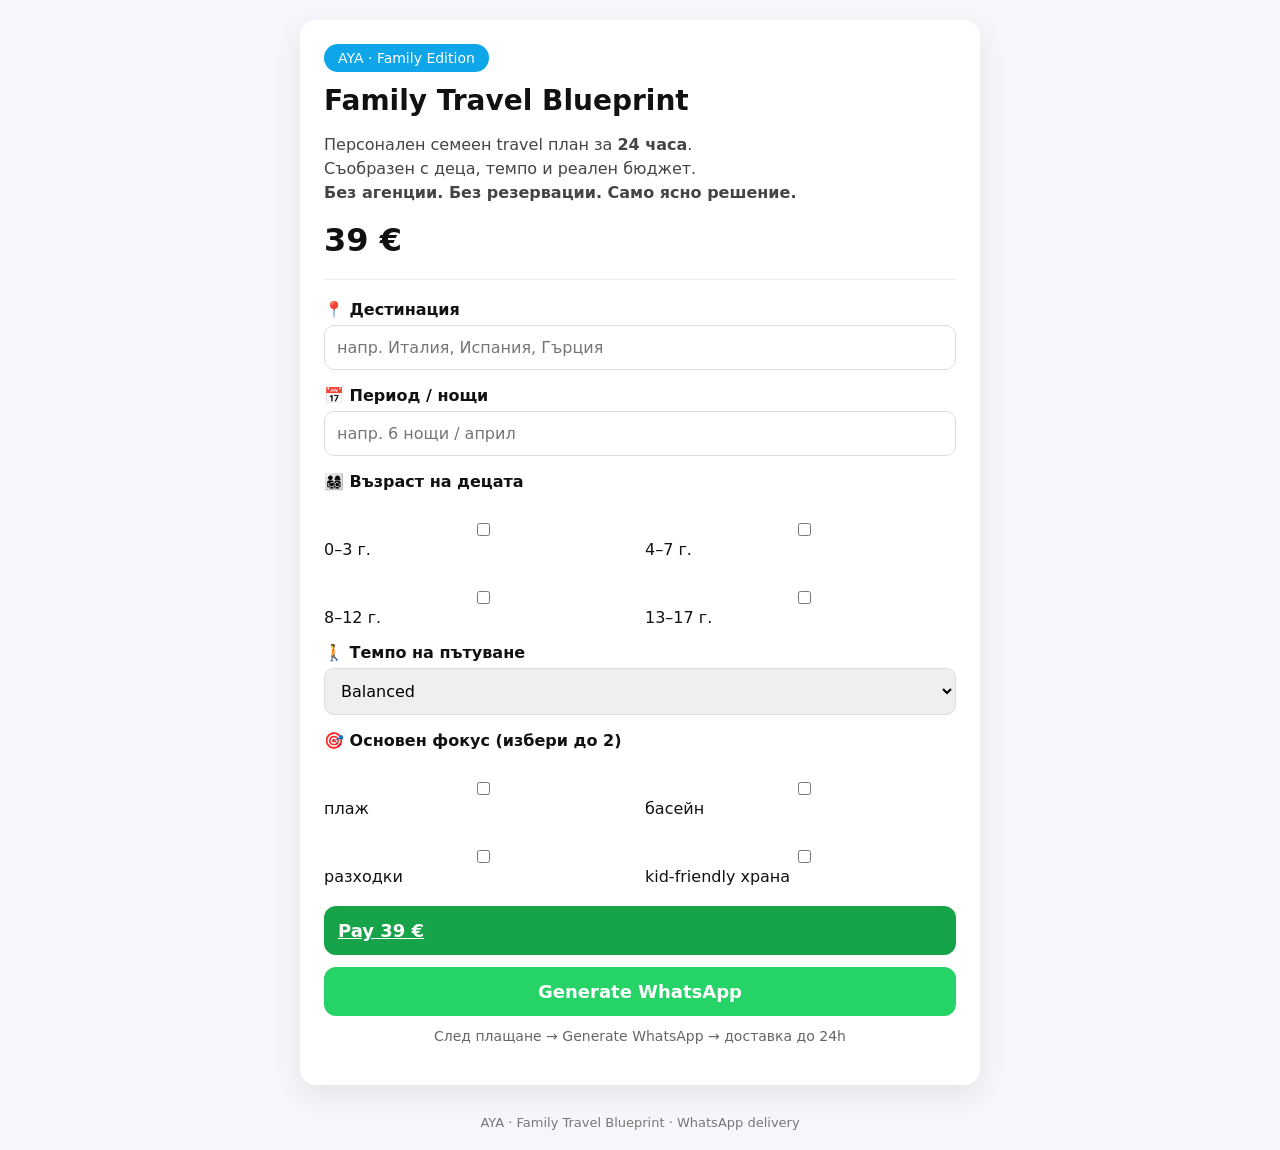
==== commit c83f91e7: "Update index.html" ====
--- a/index.html
+++ b/index.html
@@ -1,927 +1,131 @@
 <!DOCTYPE html>
 <html lang="bg">
 <head>
-    <meta charset="UTF-8">
-    <meta name="viewport" content="width=device-width, initial-scale=1.0">
-    <title>AYA Hub - Travel Assistant</title>
-    <style>
-        * {
-            margin: 0;
-            padding: 0;
-            box-sizing: border-box;
-            font-family: 'Segoe UI', Tahoma, Geneva, Verdana, sans-serif;
-        }
-        
-        body {
-            background: linear-gradient(135deg, #f5f7fa 0%, #c3cfe2 100%);
-            min-height: 100vh;
-            padding: 20px;
-        }
-        
-        .container {
-            max-width: 1200px;
-            margin: 0 auto;
-        }
-        
-        header {
-            text-align: center;
-            padding: 40px 20px;
-            background: white;
-            border-radius: 20px;
-            box-shadow: 0 10px 30px rgba(0,0,0,0.1);
-            margin-bottom: 30px;
-        }
-        
-        h1 {
-            color: #2d3436;
-            font-size: 2.8em;
-            margin-bottom: 10px;
-            background: linear-gradient(135deg, #667eea 0%, #764ba2 100%);
-            -webkit-background-clip: text;
-            -webkit-text-fill-color: transparent;
-        }
-        
-        .subtitle {
-            color: #636e72;
-            font-size: 1.2em;
-            margin-bottom: 20px;
-        }
-        
-        .status-badge {
-            display: inline-block;
-            background: #00b894;
-            color: white;
-            padding: 8px 20px;
-            border-radius: 30px;
-            font-weight: bold;
-            margin-top: 10px;
-        }
-        
-        .status-badge.github {
-            background: #6f42c1;
-        }
-        
-        .content {
-            display: grid;
-            grid-template-columns: 1fr 1fr;
-            gap: 30px;
-            margin-bottom: 40px;
-        }
-        
-        .card {
-            background: white;
-            border-radius: 15px;
-            padding: 30px;
-            box-shadow: 0 5px 20px rgba(0,0,0,0.08);
-        }
-        
-        .card h2 {
-            color: #2d3436;
-            margin-bottom: 20px;
-            padding-bottom: 10px;
-            border-bottom: 2px solid #f1f2f6;
-        }
-        
-        .endpoint-list {
-            list-style: none;
-        }
-        
-        .endpoint-list li {
-            padding: 12px 0;
-            border-bottom: 1px solid #f1f2f6;
-            display: flex;
-            justify-content: space-between;
-            align-items: center;
-        }
-        
-        .method {
-            background: #667eea;
-            color: white;
-            padding: 4px 12px;
-            border-radius: 4px;
-            font-weight: bold;
-            font-size: 0.9em;
-        }
-        
-        .path {
-            font-family: monospace;
-            background: #f8f9fa;
-            padding: 4px 8px;
-            border-radius: 4px;
-        }
-        
-        .desc {
-            color: #636e72;
-            font-size: 0.95em;
-        }
-        
-        .stats {
-            display: grid;
-            grid-template-columns: repeat(3, 1fr);
-            gap: 15px;
-            margin-top: 20px;
-        }
-        
-        .stat-box {
-            text-align: center;
-            padding: 15px;
-            background: #f8f9fa;
-            border-radius: 10px;
-        }
-        
-        .stat-value {
-            font-size: 1.8em;
-            font-weight: bold;
-            color: #667eea;
-        }
-        
-        .stat-label {
-            color: #636e72;
-            font-size: 0.9em;
-            margin-top: 5px;
-        }
-        
-        /* Тестов панел стилове */
-        #test-panel {
-            position: fixed;
-            bottom: 20px;
-            right: 20px;
-            width: 350px;
-            background: white;
-            border-radius: 15px;
-            box-shadow: 0 10px 40px rgba(0,0,0,0.15);
-            z-index: 1000;
-            overflow: hidden;
-            display: none;
-        }
-        
-        .panel-header {
-            background: linear-gradient(135deg, #667eea 0%, #764ba2 100%);
-            color: white;
-            padding: 20px;
-            display: flex;
-            justify-content: space-between;
-            align-items: center;
-        }
-        
-        .panel-header h3 {
-            margin: 0;
-            font-size: 1.3em;
-        }
-        
-        .close-btn {
-            background: rgba(255,255,255,0.2);
-            border: none;
-            color: white;
-            width: 30px;
-            height: 30px;
-            border-radius: 50%;
-            cursor: pointer;
-            font-size: 1.2em;
-            display: flex;
-            align-items: center;
-            justify-content: center;
-        }
-        
-        .panel-body {
-            padding: 20px;
-        }
-        
-        .form-group {
-            margin-bottom: 20px;
-        }
-        
-        .form-group label {
-            display: block;
-            margin-bottom: 8px;
-            color: #2d3436;
-            font-weight: 500;
-        }
-        
-        .form-control {
-            width: 100%;
-            padding: 12px;
-            border: 2px solid #e0e6ed;
-            border-radius: 8px;
-            font-size: 1em;
-            transition: border-color 0.3s;
-        }
-        
-        .form-control:focus {
-            outline: none;
-            border-color: #667eea;
-        }
-        
-        .btn {
-            background: linear-gradient(135deg, #667eea 0%, #764ba2 100%);
-            color: white;
-            border: none;
-            padding: 14px;
-            border-radius: 8px;
-            font-size: 1em;
-            font-weight: bold;
-            cursor: pointer;
-            width: 100%;
-            transition: transform 0.2s;
-        }
-        
-        .btn:hover {
-            transform: translateY(-2px);
-        }
-        
-        .btn-test {
-            background: #00b894;
-        }
-        
-        .btn-demo {
-            background: #6f42c1;
-        }
-        
-        .test-btn {
-            position: fixed;
-            bottom: 20px;
-            right: 20px;
-            background: linear-gradient(135deg, #667eea 0%, #764ba2 100%);
-            color: white;
-            border: none;
-            width: 60px;
-            height: 60px;
-            border-radius: 50%;
-            font-size: 1.5em;
-            cursor: pointer;
-            box-shadow: 0 5px 20px rgba(102, 126, 234, 0.4);
-            z-index: 999;
-            display: flex;
-            align-items: center;
-            justify-content: center;
-        }
-        
-        #test-results {
-            margin-top: 20px;
-            max-height: 300px;
-            overflow-y: auto;
-            display: none;
-        }
-        
-        .result-item {
-            background: #f8f9fa;
-            padding: 12px;
-            border-radius: 8px;
-            margin-bottom: 10px;
-            border-left: 4px solid #667eea;
-        }
-        
-        .result-item.demo {
-            border-left-color: #6f42c1;
-        }
-        
-        .success {
-            color: #00b894;
-            font-weight: bold;
-        }
-        
-        .demo-badge {
-            color: #6f42c1;
-            font-weight: bold;
-        }
-        
-        .error {
-            color: #e74c3c;
-            font-weight: bold;
-        }
-        
-        .loading {
-            text-align: center;
-            padding: 20px;
-            color: #636e72;
-        }
-        
-        .loading::after {
-            content: '...';
-            animation: dots 1.5s infinite;
-        }
-        
-        @keyframes dots {
-            0%, 20% { content: '.'; }
-            40% { content: '..'; }
-            60%, 100% { content: '...'; }
-        }
-        
-        footer {
-            text-align: center;
-            padding: 20px;
-            color: #636e72;
-            font-size: 0.9em;
-            margin-top: 40px;
-        }
-        
-        .version-info {
-            margin: 15px 0;
-            padding: 10px;
-            background: #f8f9fa;
-            border-radius: 8px;
-            font-size: 0.9em;
-        }
-        
-        .demo-notice {
-            background: #f1e5ff;
-            border-left: 4px solid #6f42c1;
-            padding: 10px 15px;
-            margin: 15px 0;
-            border-radius: 4px;
-        }
-        
-        @media (max-width: 768px) {
-            .content {
-                grid-template-columns: 1fr;
-            }
-            
-            #test-panel {
-                width: calc(100% - 40px);
-                right: 20px;
-                left: 20px;
-            }
-        }
-    </style>
+<meta charset="UTF-8" />
+<meta name="viewport" content="width=device-width, initial-scale=1.0" />
+<title>AYA Family Travel Blueprint</title>
+
+<style>
+*{box-sizing:border-box;font-family:system-ui,-apple-system,Segoe UI,Roboto,Ubuntu}
+body{margin:0;background:#f6f7fb;color:#111}
+.container{max-width:720px;margin:auto;padding:20px}
+.card{background:#fff;border-radius:16px;padding:24px;box-shadow:0 10px 30px rgba(0,0,0,.08)}
+h1{margin:0 0 10px;font-size:28px}
+p{line-height:1.5;color:#444}
+.badge{display:inline-block;background:#0ea5e9;color:#fff;padding:6px 14px;border-radius:999px;font-size:14px;margin-bottom:12px}
+.price{font-size:32px;font-weight:700;margin:16px 0}
+hr{border:none;border-top:1px solid #eee;margin:20px 0}
+
+label{display:block;margin-top:16px;font-weight:600}
+input,select{width:100%;padding:12px;border-radius:10px;border:1px solid #ddd;margin-top:6px;font-size:16px}
+
+.checks{display:grid;grid-template-columns:repeat(2,1fr);gap:10px;margin-top:10px}
+.checks label{font-weight:400}
+
+.btn{display:block;width:100%;padding:14px;border-radius:12px;border:none;font-size:18px;font-weight:700;cursor:pointer}
+.pay{background:#16a34a;color:#fff;margin-top:20px}
+.wa{background:#25D366;color:#fff;margin-top:12px}
+
+.small{font-size:14px;color:#666;margin-top:10px;text-align:center}
+
+footer{margin-top:30px;text-align:center;font-size:13px;color:#777}
+</style>
 </head>
+
 <body>
-    <div class="container">
-        <header>
-            <h1>AYA Hub Backend</h1>
-            <p class="subtitle">Интелигентен асистент за пътувания - v2.0</p>
-            <div class="status-badge" id="status-indicator">● Активен</div>
-            <div class="version-info" id="version-info">
-                <!-- Тук ще се покаже версията -->
-            </div>
-        </header>
-        
-        <div class="content">
-            <div class="card">
-                <h2>📊 Информация за системата</h2>
-                <div id="demo-notice" style="display: none;">
-                    <div class="demo-notice">
-                        <strong>🌐 Демо версия (GitHub Pages)</strong>
-                        <p>Това е демонстрационна версия със симулирани данни. За пълна функционалност стартирайте проекта локално.</p>
-                    </div>
-                </div>
-                <p id="system-description">Сървърът е онлайн и готов за обработка на заявки. Всички системи работят нормално.</p>
-                
-                <div class="stats">
-                    <div class="stat-box">
-                        <div class="stat-value" id="uptime">20:25:14</div>
-                        <div class="stat-label">Активно време</div>
-                    </div>
-                    <div class="stat-box">
-                        <div class="stat-value" id="requests">0</div>
-                        <div class="stat-label">Заявки днес</div>
-                    </div>
-                    <div class="stat-box">
-                        <div class="stat-value" id="version">2.0</div>
-                        <div class="stat-label">Версия</div>
-                    </div>
-                </div>
-            </div>
-            
-            <div class="card">
-                <h2>🔌 Доступни Endpoints</h2>
-                <ul class="endpoint-list">
-                    <li>
-                        <span class="method">GET</span>
-                        <span class="path">/</span>
-                        <span class="desc">Основна информация за API</span>
-                    </li>
-                    <li>
-                        <span class="method">GET</span>
-                        <span class="path">/health</span>
-                        <span class="desc">Проверка на състоянието</span>
-                    </li>
-                    <li>
-                        <span class="method">POST</span>
-                        <span class="path">/api/travel</span>
-                        <span class="desc">Търсене на пътувания (основно)</span>
-                    </li>
-                </ul>
-                
-                <div style="margin-top: 20px; padding: 15px; background: #f1f8ff; border-radius: 8px;">
-                    <p style="color: #0366d6; margin: 0;">
-                        <strong>💡 Текущ хост:</strong> <span id="current-host">localhost:3000</span><br>
-                        <strong>📡 GitHub версия:</strong> <a href="https://goceterziev-creator.github.io/aya-hub/" target="_blank">goceterziev-creator.github.io/aya-hub/</a>
-                    </p>
-                </div>
-            </div>
-        </div>
-        
-        <footer>
-            <p>AYA Hub Backend System © 2024. Всички права запазени.</p>
-            <p style="font-size: 0.8em; margin-top: 5px;">Системен статус: <span id="live-status" style="color: #00b894;">● Онлайн</span></p>
-            <p style="font-size: 0.8em; margin-top: 5px;" id="host-info">
-                <!-- Тук ще се покаже информация за хоста -->
-            </p>
-        </footer>
-    </div>
+<div class="container">
 
-    <!-- Тестова система -->
-    <button class="test-btn" id="open-test-panel">🧪</button>
-    
-    <div id="test-panel">
-        <div class="panel-header">
-            <h3>🧪 AYA Hub Тестова система</h3>
-            <button class="close-btn" id="close-test-panel">×</button>
-        </div>
-        
-        <div class="panel-body">
-            <div id="test-mode-info" style="margin-bottom: 15px; display: none;">
-                <div class="demo-notice">
-                    <strong>🔧 Режим:</strong> <span id="mode-text">Локален сървър</span>
-                </div>
-            </div>
-            
-            <div class="form-group">
-                <label for="test-destination">📍 Дестинация:</label>
-                <input type="text" id="test-destination" class="form-control" value="Дубай" placeholder="Въведете дестинация">
-            </div>
-            
-            <div class="form-group">
-                <label for="test-dates">📅 Дати:</label>
-                <input type="text" id="test-dates" class="form-control" value="15-22 декември 2024" placeholder="Период на пътуване">
-            </div>
-            
-            <div class="form-group">
-                <label for="test-people">👥 Брой хора:</label>
-                <input type="number" id="test-people" class="form-control" value="2" min="1" max="10">
-            </div>
-            
-            <div class="form-group">
-                <label for="test-budget">💰 Бюджет:</label>
-                <select id="test-budget" class="form-control">
-                    <option value="икономичен">Икономичен</option>
-                    <option value="стандартен">Стандартен</option>
-                    <option value="лукс" selected>Лукс</option>
-                    <option value="премиум">Премиум</option>
-                </select>
-            </div>
-            
-            <button class="btn btn-test" id="run-test-btn">🚀 Стартирай тест</button>
-            <button class="btn btn-demo" id="run-demo-btn" style="margin-top: 10px; display: none;">🎭 Стартирай демо тест</button>
-            
-            <div id="test-results">
-                <!-- Тук ще се показват резултатите -->
-            </div>
-        </div>
-    </div>
+<div class="card">
+<span class="badge">AYA · Family Edition</span>
 
-    <script>
-        // Проверка на хоста
-        const isLocalhost = window.location.hostname === 'localhost' || 
-                           window.location.hostname === '127.0.0.1';
-        const isGitHubPages = window.location.hostname.includes('github.io');
-        
-        // Елементи за управление
-        const testPanel = document.getElementById('test-panel');
-        const openTestBtn = document.getElementById('open-test-panel');
-        const closeTestBtn = document.getElementById('close-test-panel');
-        const runTestBtn = document.getElementById('run-test-btn');
-        const runDemoBtn = document.getElementById('run-demo-btn');
-        const testResults = document.getElementById('test-results');
-        const testModeInfo = document.getElementById('test-mode-info');
-        const modeText = document.getElementById('mode-text');
-        const demoNotice = document.getElementById('demo-notice');
-        const systemDescription = document.getElementById('system-description');
-        const currentHost = document.getElementById('current-host');
-        const versionInfo = document.getElementById('version-info');
-        const hostInfo = document.getElementById('host-info');
-        const statusIndicator = document.getElementById('status-indicator');
-        
-        // Инициализация на интерфейса според хоста
-        function initializeUI() {
-            if (isGitHubPages) {
-                // GitHub Pages режим
-                document.title = "AYA Hub - Demo Version";
-                statusIndicator.textContent = "● GitHub Pages Demo";
-                statusIndicator.className = "status-badge github";
-                systemDescription.textContent = "Демо версия на AYA Hub със симулирани данни. Перфектна за тестване на интерфейса.";
-                currentHost.textContent = "GitHub Pages";
-                modeText.textContent = "Демо (симулирани данни)";
-                testModeInfo.style.display = 'block';
-                runDemoBtn.style.display = 'block';
-                demoNotice.style.display = 'block';
-                
-                versionInfo.innerHTML = `
-                    <strong>🌐 Версия:</strong> GitHub Pages Demo<br>
-                    <strong>🔗 Локална версия:</strong> <a href="http://localhost:3000">http://localhost:3000</a>
-                `;
-                
-                hostInfo.innerHTML = `
-                    Хостнато в GitHub Pages | 
-                    <a href="https://github.com/goceterziev-creator/aya-hub" target="_blank">Вижте кода в GitHub</a>
-                `;
-                
-            } else if (isLocalhost) {
-                // Локален режим
-                currentHost.textContent = "localhost:3000";
-                modeText.textContent = "Локален сървър (реални данни)";
-                testModeInfo.style.display = 'block';
-                
-                versionInfo.innerHTML = `
-                    <strong>💻 Версия:</strong> Локален сървър<br>
-                    <strong>🌐 Публична версия:</strong> <a href="https://goceterziev-creator.github.io/aya-hub/" target="_blank">GitHub Pages</a>
-                `;
-                
-                hostInfo.innerHTML = `
-                    Локален сървър | Порт: 3000
-                `;
-            }
-        }
-        
-        // Отваряне на тестовия панел
-        openTestBtn.addEventListener('click', () => {
-            testPanel.style.display = 'block';
-            openTestBtn.style.display = 'none';
-        });
-        
-        // Затваряне на тестовия панел
-        closeTestBtn.addEventListener('click', () => {
-            testPanel.style.display = 'none';
-            openTestBtn.style.display = 'flex';
-        });
-        
-        // РЕАЛНА тестова функция за localhost
-        async function testRealBackend(destination, dates, people, budget) {
-            console.log('🧪 Стартирам РЕАЛЕН тест на AYA Hub Backend...');
-            
-            try {
-                // 1. Тест на основния endpoint
-                console.log('1️⃣ Тествам основен endpoint...');
-                const homeResponse = await fetch('http://localhost:3000');
-                const homeData = await homeResponse.json();
-                console.log('✅ Основен endpoint:', homeData.status);
-                
-                // 2. Тест на health check
-                console.log('2️⃣ Тествам health check...');
-                const healthResponse = await fetch('http://localhost:3000/health');
-                const healthData = await healthResponse.json();
-                console.log('✅ Health check:', healthData.status);
-                
-                // 3. Тест на travel търсене
-                console.log('3️⃣ Тествам travel търсене...');
-                const travelResponse = await fetch('http://localhost:3000/api/travel', {
-                    method: 'POST',
-                    headers: {
-                        'Content-Type': 'application/json'
-                    },
-                    body: JSON.stringify({
-                        destination: destination,
-                        dates: dates,
-                        people: parseInt(people),
-                        budget: budget
-                    })
-                });
-                
-                const travelData = await travelResponse.json();
-                
-                console.log('='.repeat(50));
-                console.log('🎉 РЕАЛНИ РЕЗУЛТАТИ:');
-                console.log('='.repeat(50));
-                console.log('✅ Статус:', travelData.success ? 'УСПЕШНО' : 'ГРЕШКА');
-                console.log('📨 Съобщение:', travelData.message);
-                console.log('🔗 API Статус:', travelData.apiStatus);
-                console.log('🆔 ID на заявка:', travelData.requestId);
-                
-                // Проверка за оферти
-                const offers = travelData.offers || travelData.searchDetails?.offers || [];
-                console.log('💰 Намерени оферти:', offers.length);
-                
-                return {
-                    success: true,
-                    data: travelData,
-                    offers: offers,
-                    isReal: true
-                };
-                
-            } catch (error) {
-                console.error('❌ РЕАЛНИЯТ ТЕСТ СЕ ПРОВАЛИ:', error);
-                return {
-                    success: false,
-                    error: error.message,
-                    isReal: true
-                };
-            }
-        }
-        
-        // ДЕМО тестова функция за GitHub Pages
-        async function testDemoBackend(destination, dates, people, budget) {
-            console.log('🎭 Стартирам ДЕМО тест на AYA Hub...');
-            
-            return new Promise((resolve) => {
-                setTimeout(() => {
-                    const mockData = {
-                        success: true,
-                        message: "Заявката е обработена успешно! (Демо версия)",
-                        apiStatus: "Използва се интелигентна симулация",
-                        requestId: "DEMO-" + Date.now(),
-                        offers: [
-                            { 
-                                description: "Луксозен хотел в " + destination + " - All Inclusive", 
-                                price: "1450",
-                                details: "5-звезден хотел с безплатен трансфер"
-                            },
-                            { 
-                                description: "VIP пакет " + destination + " с екскурзии", 
-                                price: "1890",
-                                details: "Включва 3 екскурзии и VIP обслужване"
-                            },
-                            { 
-                                description: "Икономичен вариант в " + destination, 
-                                price: "890",
-                                details: "3-звезден хотел с закуска"
-                            }
-                        ],
-                        summary: { 
-                            priceRange: "890-1890 лв.",
-                            bestOffer: "Луксозен хотел в " + destination,
-                            recommendation: "Препоръчваме лукс варианта за най-добро изживяване"
-                        }
-                    };
-                    
-                    console.log('🎭 ДЕМО РЕЗУЛТАТИ:');
-                    console.log('📦 Оферти:', mockData.offers.length);
-                    console.log('💰 Диапазон:', mockData.summary.priceRange);
-                    
-                    resolve({
-                        success: true,
-                        data: mockData,
-                        offers: mockData.offers,
-                        isReal: false
-                    });
-                }, 1500); // Симулиране на забавяне
-            });
-        }
-        
-        // Генериране на WhatsApp линк
-        function generateWhatsAppLink(result, destination, dates, people, budget) {
-            const travelData = result.data;
-            const offers = result.offers || [];
-            
-            let whatsappMessage = `Нова заявка от AYA Hub v2.0!\n\n`;
-            
-            if (result.isReal) {
-                whatsappMessage += `🔧 РЕАЛНА заявка от локален сървър\n`;
-            } else {
-                whatsappMessage += `🎭 ДЕМО заявка от GitHub Pages\n`;
-            }
-            
-            whatsappMessage += `\n📍 Дестинация: ${destination}\n`;
-            whatsappMessage += `📅 Дата: ${dates}\n`;
-            whatsappMessage += `👥 Хора: ${people}\n`;
-            whatsappMessage += `💰 Бюджет: ${budget}\n\n`;
-            whatsappMessage += `📊 Анализ: ${travelData.apiStatus}\n`;
-            whatsappMessage += `✅ Съобщение: ${travelData.message}\n`;
-            whatsappMessage += `💰 Оферти: ${offers.length}\n`;
-            
-            if (travelData.summary?.priceRange) {
-                whatsappMessage += `💸 Ценов диапазон: ${travelData.summary.priceRange}\n`;
-            }
-            
-            whatsappMessage += `🆔 ID: ${travelData.requestId}\n\n`;
-            
-            if (offers.length > 0) {
-                whatsappMessage += `📋 Топ оферти:\n`;
-                offers.slice(0, 3).forEach((offer, index) => {
-                    whatsappMessage += `${index + 1}. ${offer.description} - ${offer.price} лв.\n`;
-                });
-            }
-            
-            const phone = '359894842882';
-            const encodedMessage = encodeURIComponent(whatsappMessage);
-            return `https://wa.me/${phone}?text=${encodedMessage}`;
-        }
-        
-        // Функция за показване на резултатите
-        function displayTestResults(result, destination, dates, people, budget) {
-            testResults.style.display = 'block';
-            
-            if (result.success) {
-                const travelData = result.data;
-                const offers = result.offers || [];
-                const isReal = result.isReal;
-                
-                // Генериране на WhatsApp линк
-                const whatsappUrl = generateWhatsAppLink(result, destination, dates, people, budget);
-                
-                let offersHTML = '';
-                if (offers.length > 0) {
-                    offersHTML = '<h4>📋 Намерени оферти:</h4>';
-                    offers.forEach((offer, index) => {
-                        offersHTML += `
-                            <div class="result-item ${isReal ? '' : 'demo'}">
-                                <strong>${index + 1}. ${offer.description}</strong><br>
-                                <span style="color: #00b894; font-weight: bold;">${offer.price} лв.</span>
-                                ${offer.details ? `<br><small>${offer.details}</small>` : ''}
-                            </div>
-                        `;
-                    });
-                } else {
-                    offersHTML = '<p style="color: #636e72;">ℹ️ Няма детайлни оферти в отговора</p>';
-                }
-                
-                let resultHeader = '';
-                if (isReal) {
-                    resultHeader = '<span class="success">✅ РЕАЛЕН ТЕСТ ПРЕМИНА УСПЕШНО!</span>';
-                } else {
-                    resultHeader = '<span class="demo-badge">🎭 ДЕМО ТЕСТ ПРЕМИНА УСПЕШНО!</span>';
-                }
-                
-                let summaryHTML = '';
-                if (travelData.summary) {
-                    summaryHTML = `
-                        <div class="result-item ${isReal ? '' : 'demo'}">
-                            <h4>📊 Резюме:</h4>
-                            <p><strong>Ценов диапазон:</strong> ${travelData.summary.priceRange}</p>
-                            ${travelData.summary.recommendation ? 
-                              `<p><strong>Препоръка:</strong> ${travelData.summary.recommendation}</p>` : ''}
-                        </div>
-                    `;
-                }
-                
-                testResults.innerHTML = `
-                    <div class="result-item ${isReal ? '' : 'demo'}">
-                        ${resultHeader}
-                        <p><strong>Съобщение:</strong> ${travelData.message}</p>
-                        <p><strong>Статус:</strong> ${travelData.apiStatus}</p>
-                        <p><strong>Оферти:</strong> ${offers.length}</p>
-                        <p><strong>ID на заявка:</strong> ${travelData.requestId}</p>
-                        <p><strong>Режим:</strong> ${isReal ? '🏠 Локален сървър' : '🌐 GitHub Pages Demo'}</p>
-                    </div>
-                    ${summaryHTML}
-                    ${offersHTML}
-                    <div class="result-item ${isReal ? '' : 'demo'}">
-                        <h4>📱 WhatsApp линк:</h4>
-                        <p style="word-break: break-all; font-size: 0.9em;">
-                            <a href="${whatsappUrl}" target="_blank">${whatsappUrl}</a>
-                        </p>
-                        <button onclick="window.open('${whatsappUrl}', '_blank')" style="
-                            background: ${isReal ? '#25D366' : '#6f42c1'};
-                            color: white;
-                            border: none;
-                            padding: 10px 15px;
-                            border-radius: 5px;
-                            cursor: pointer;
-                            margin-top: 10px;
-                            width: 100%;
-                        ">
-                            📲 ${isReal ? 'Изпрати реална заявка' : 'Изпрати демо заявка'}
-                        </button>
-                    </div>
-                `;
-                
-                // Обновяване на статистиката
-                if (isReal) {
-                    document.getElementById('requests').textContent = 
-                        parseInt(document.getElementById('requests').textContent) + 1;
-                }
-                    
-            } else {
-                testResults.innerHTML = `
-                    <div class="result-item">
-                        <span class="error">❌ ТЕСТЪТ СЕ ПРОВАЛИ</span>
-                        <p><strong>Грешка:</strong> ${result.error}</p>
-                        ${isLocalhost ? `
-                            <p>Моля, проверете дали:</p>
-                            <ul style="margin-left: 20px; margin-top: 10px;">
-                                <li>Сървърът работи на порт 3000</li>
-                                <li>Всички endpoints са достъпни</li>
-                            </ul>
-                        ` : ''}
-                    </div>
-                `;
-            }
-            
-            // Скролване до резултатите
-            testResults.scrollIntoView({ behavior: 'smooth' });
-        }
-        
-        // Слушател за РЕАЛНИЯ бутон за тест
-        runTestBtn.addEventListener('click', async () => {
-            // Вземане на стойностите от формата
-            const destination = document.getElementById('test-destination').value;
-            const dates = document.getElementById('test-dates').value;
-            const people = document.getElementById('test-people').value;
-            const budget = document.getElementById('test-budget').value;
-            
-            // Показване на състояние на зареждане
-            testResults.innerHTML = '<div class="loading">Тествам системата</div>';
-            testResults.style.display = 'block';
-            runTestBtn.disabled = true;
-            runTestBtn.textContent = '⏳ Тествам...';
-            
-            let result;
-            if (isLocalhost) {
-                // Локален тест
-                result = await testRealBackend(destination, dates, people, budget);
-            } else {
-                // GitHub Pages демо тест
-                result = await testDemoBackend(destination, dates, people, budget);
-            }
-            
-            // Показване на резултатите
-            displayTestResults(result, destination, dates, people, budget);
-            
-            // Връщане на бутона в нормално състояние
-            runTestBtn.disabled = false;
-            runTestBtn.textContent = '🚀 Стартирай тест';
-        });
-        
-        // Слушател за ДЕМО бутона (само за GitHub Pages)
-        runDemoBtn.addEventListener('click', async () => {
-            const destination = document.getElementById('test-destination').value;
-            const dates = document.getElementById('test-dates').value;
-            const people = document.getElementById('test-people').value;
-            const budget = document.getElementById('test-budget').value;
-            
-            testResults.innerHTML = '<div class="loading">Стартирам демо тест...</div>';
-            testResults.style.display = 'block';
-            runDemoBtn.disabled = true;
-            runDemoBtn.textContent = '🎭 Демо тест...';
-            
-            const result = await testDemoBackend(destination, dates, people, budget);
-            displayTestResults(result, destination, dates, people, budget);
-            
-            runDemoBtn.disabled = false;
-            runDemoBtn.textContent = '🎭 Стартирай демо тест';
-        });
-        
-        // Симулиране на живо обновяване на времето
-        function updateUptime() {
-            const now = new Date();
-            const hours = now.getHours().toString().padStart(2, '0');
-            const minutes = now.getMinutes().toString().padStart(2, '0');
-            const seconds = now.getSeconds().toString().padStart(2, '0');
-            document.getElementById('uptime').textContent = `${hours}:${minutes}:${seconds}`;
-        }
-        
-        // Проверка на статуса на сървъра (само за localhost)
-        function checkServerStatus() {
-            if (!isLocalhost) return;
-            
-            fetch('http://localhost:3000')
-                .then(response => response.json())
-                .then(data => {
-                    document.getElementById('live-status').textContent = `● ${data.status}`;
-                    document.getElementById('live-status').style.color = '#00b894';
-                    statusIndicator.textContent = data.status;
-                    document.getElementById('version').textContent = data.version;
-                })
-                .catch(() => {
-                    document.getElementById('live-status').textContent = '● Офлайн';
-                    document.getElementById('live-status').style.color = '#e74c3c';
-                });
-        }
-        
-        // Функция за автоматично генериране на дати
-        function generateDefaultDates() {
-            const today = new Date();
-            const nextWeek = new Date(today);
-            nextWeek.setDate(today.getDate() + 7);
-            
-            const formatDate = (date) => {
-                const day = date.getDate();
-                const month = date.toLocaleString('bg-BG', { month: 'long' });
-                const year = date.getFullYear();
-                return `${day} ${month} ${year}`;
-            };
-            
-            const startDate = formatDate(today);
-            const endDate = formatDate(nextWeek);
-            
-            // Задаване на стойността, ако не е ръчно променена
-            const dateField = document.getElementById('test-dates');
-            if (dateField.value === '15-22 декември 2024' || dateField.value === '10-17 април 2024') {
-                dateField.value = `${startDate} - ${endDate}`;
-            }
-        }
-        
-        // Инициализация
-        document.addEventListener('DOMContentLoaded', () => {
-            // Инициализиране на UI според хоста
-            initializeUI();
-            
-            // Стартиране на системите
-            updateUptime();
-            setInterval(updateUptime, 1000);
-            
-            // Проверка на сървъра (само за localhost)
-            if (isLocalhost) {
-                checkServerStatus();
-                setInterval(checkServerStatus, 30000);
-            } else {
-                // GitHub Pages - статичен статус
-                document.getElementById('live-status').textContent = '● GitHub Pages Online';
-                document.getElementById('live-status').style.color = '#6f42c1';
-            }
-            
-            // Генериране на актуални дати
-            generateDefaultDates();
-        });
-    </script>
+<h1>Family Travel Blueprint</h1>
+<p>
+Персонален семеен travel план за <b>24 часа</b>.<br>
+Съобразен с деца, темпо и реален бюджет.<br>
+<b>Без агенции. Без резервации. Само ясно решение.</b>
+</p>
+
+<div class="price">39 €</div>
+
+<hr>
+
+<label>📍 Дестинация</label>
+<input id="dest" placeholder="напр. Италия, Испания, Гърция" />
+
+<label>📅 Период / нощи</label>
+<input id="dates" placeholder="напр. 6 нощи / април" />
+
+<label>👨‍👩‍👧‍👦 Възраст на децата</label>
+<div class="checks">
+<label><input type="checkbox" value="0–3 г." /> 0–3 г.</label>
+<label><input type="checkbox" value="4–7 г." /> 4–7 г.</label>
+<label><input type="checkbox" value="8–12 г." /> 8–12 г.</label>
+<label><input type="checkbox" value="13–17 г." /> 13–17 г.</label>
+</div>
+
+<label>🚶 Темпо на пътуване</label>
+<select id="pace">
+<option>Relaxed</option>
+<option selected>Balanced</option>
+<option>Active</option>
+</select>
+
+<label>🎯 Основен фокус (избери до 2)</label>
+<div class="checks">
+<label><input type="checkbox" value="плаж" /> плаж</label>
+<label><input type="checkbox" value="басейн" /> басейн</label>
+<label><input type="checkbox" value="разходки" /> разходки</label>
+<label><input type="checkbox" value="kid-friendly храна" /> kid-friendly храна</label>
+</div>
+
+<a class="btn pay" href="https://revolut.me/gt63" target="_blank">
+Pay 39 €
+</a>
+
+<button class="btn wa" onclick="sendWhatsApp()">
+Generate WhatsApp
+</button>
+
+<p class="small">
+След плащане → Generate WhatsApp → доставка до 24h
+</p>
+</div>
+
+<footer>
+AYA · Family Travel Blueprint · WhatsApp delivery
+</footer>
+
+</div>
+
+<script>
+function sendWhatsApp(){
+const dest=document.getElementById('dest').value;
+const dates=document.getElementById('dates').value;
+const pace=document.getElementById('pace').value;
+
+const kids=[...document.querySelectorAll('input[type=checkbox]:checked')]
+.filter(c=>c.value.includes('г.')).map(c=>c.value).join(', ') || '—';
+
+const focus=[...document.querySelectorAll('input[type=checkbox]:checked')]
+.filter(c=>!c.value.includes('г.')).map(c=>c.value).join(', ') || '—';
+
+const leadId=Date.now();
+
+const msg=
+`AYA, ACTIVATE — FAMILY\n\n`+
+`Lead ID: ${leadId}\n`+
+`Дестинация: ${dest}\n`+
+`Период: ${dates}\n`+
+`Деца: ${kids}\n`+
+`Темпо: ${pace}\n`+
+`Фокус: ${focus}`;
+
+window.open(
+`https://wa.me/?text=${encodeURIComponent(msg)}`,
+'_blank'
+);
+}
+</script>
+
 </body>
-</html>+</html>
